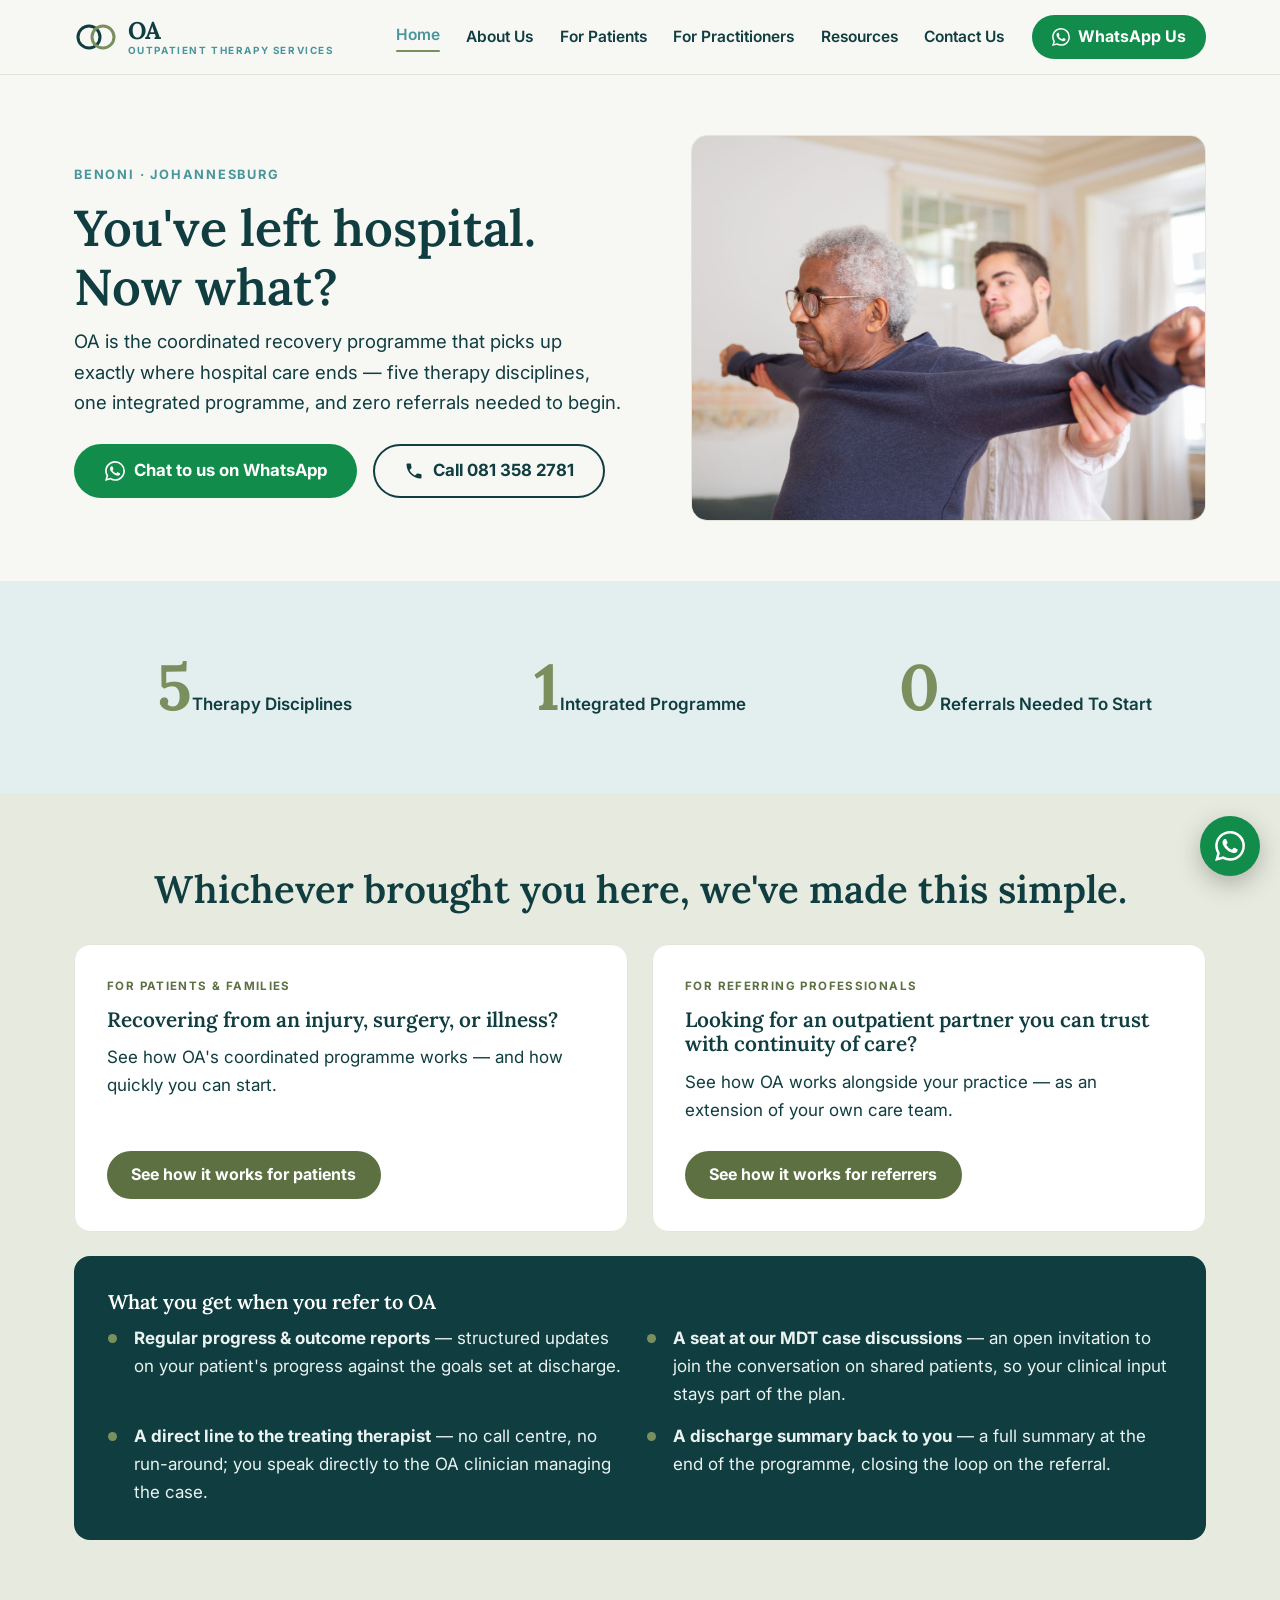
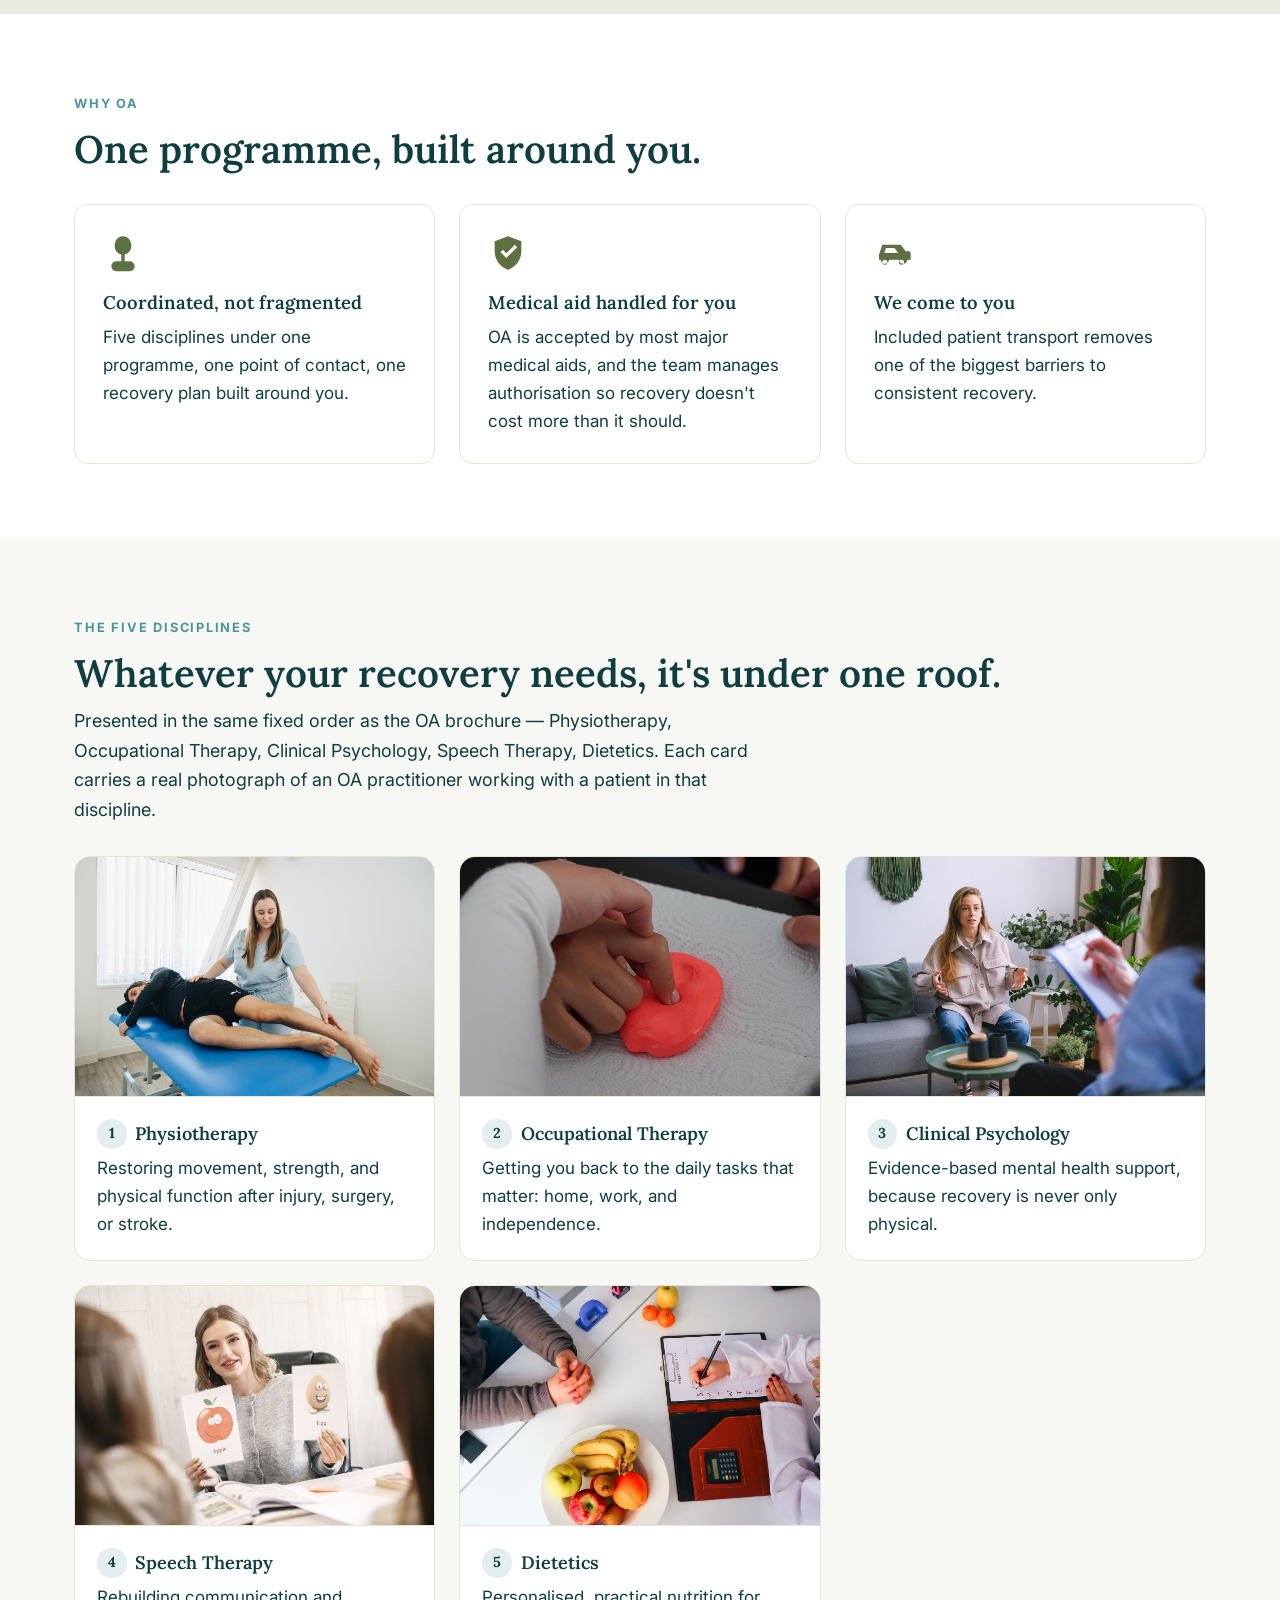
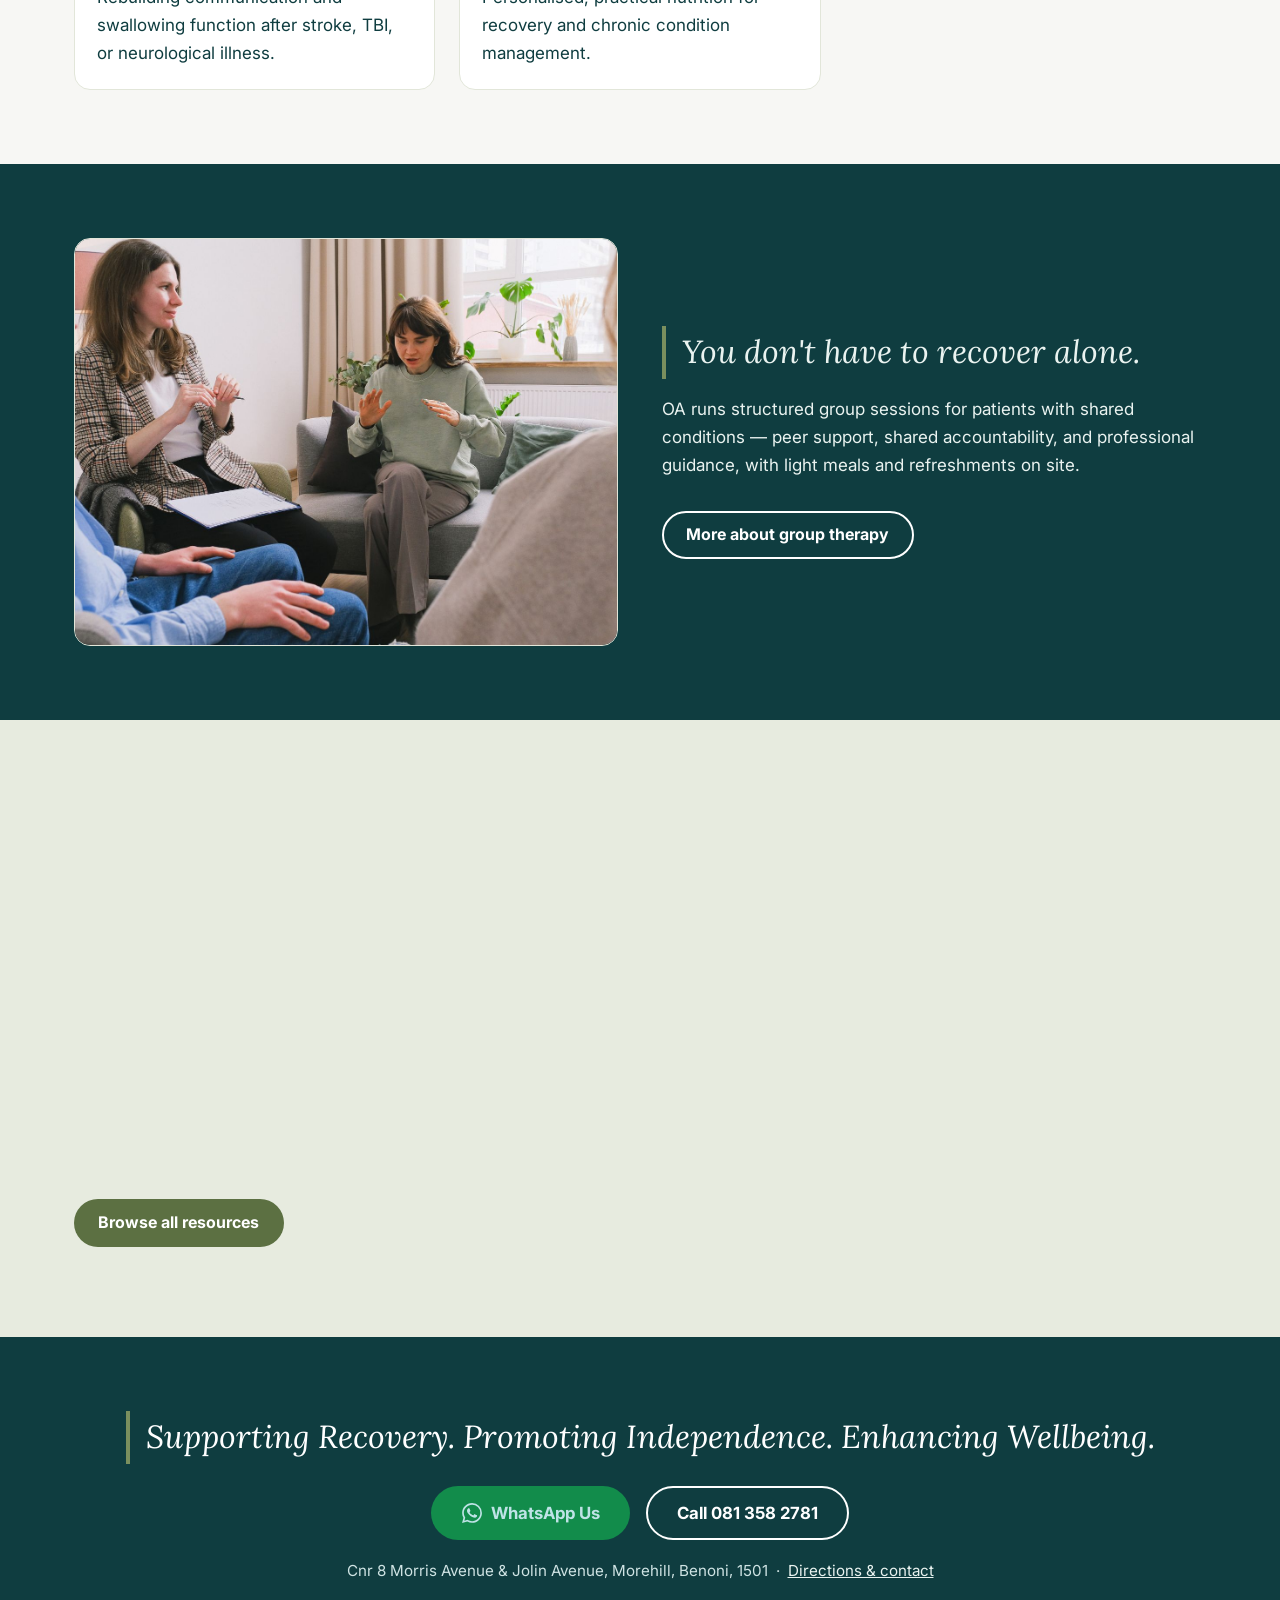
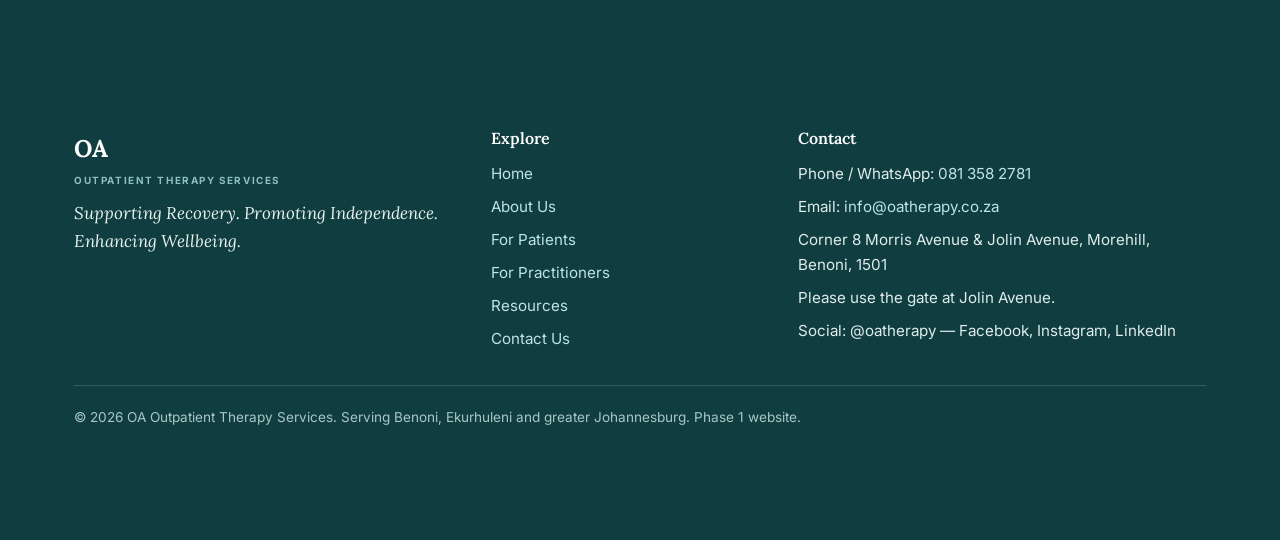
==== index.html @ 583546b8 "Add files via upload" ====
<!DOCTYPE html>
<html lang="en">
<head>
<meta charset="UTF-8">
<meta name="viewport" content="width=device-width, initial-scale=1">
<title>Outpatient Therapy in Benoni &amp; Ekurhuleni | OA Outpatient Therapy Services</title>
<meta name="description" content="Just left hospital? OA is one coordinated recovery programme — physiotherapy, occupational therapy, clinical psychology, speech therapy and dietetics — covered by medical aid, with transport included. No referral needed to start. Benoni, Ekurhuleni, Johannesburg.">
<meta name="theme-color" content="#0F3D40">
<meta property="og:title" content="OA Outpatient Therapy Services — coordinated recovery after hospital">
<meta property="og:description" content="Five therapy disciplines, one integrated programme, zero referrals needed to begin. Benoni · Johannesburg.">
<meta property="og:type" content="website">
<link rel="preconnect" href="https://fonts.googleapis.com">
<link rel="preconnect" href="https://fonts.gstatic.com" crossorigin>
<link href="https://fonts.googleapis.com/css2?family=Inter:wght@400;500;600;700&family=Lora:ital,wght@0,500;0,600;0,700;1,500;1,600&display=swap" rel="stylesheet">
<link rel="stylesheet" href="assets/css/styles.css">
<script type="application/ld+json">
{
  "@context": "https://schema.org",
  "@type": "MedicalBusiness",
  "name": "OA Outpatient Therapy Services",
  "description": "Coordinated outpatient recovery programme across physiotherapy, occupational therapy, clinical psychology, speech therapy and dietetics. Medical aid accepted; patient transport included.",
  "telephone": "+27813582781",
  "email": "info@oatherapy.co.za",
  "slogan": "Supporting Recovery. Promoting Independence. Enhancing Wellbeing.",
  "address": {
    "@type": "PostalAddress",
    "streetAddress": "Corner 8 Morris Avenue and Jolin Avenue, Morehill",
    "addressLocality": "Benoni",
    "addressRegion": "Gauteng",
    "postalCode": "1501",
    "addressCountry": "ZA"
  },
  "areaServed": ["Benoni", "Ekurhuleni", "Johannesburg", "Gauteng"],
  "medicalSpecialty": ["Physiotherapy", "Occupational Therapy", "Clinical Psychology", "Speech Therapy", "Dietetics"]
}
</script>
</head>
<body data-wa-msg="Hi, I'd like to know more about OA's programme.">

<a class="skip" href="#main">Skip to content</a>

<header class="site-header">
  <div class="container header-inner">
    <a class="brand" href="index.html" aria-label="OA Outpatient Therapy Services — home">
      <svg class="brand-rings" viewBox="0 0 44 28" aria-hidden="true">
        <circle cx="15" cy="14" r="11" fill="none" stroke="#0F3D40" stroke-width="3"/>
        <circle cx="29" cy="14" r="11" fill="none" stroke="#7A8F5E" stroke-width="3"/>
      </svg>
      <span class="brand-text">
        <span class="brand-mark">OA</span>
        <span class="brand-sub">Outpatient Therapy Services</span>
      </span>
    </a>
    <nav id="primary-nav" class="nav" aria-label="Primary">
      <a class="navlink active" href="index.html">Home</a>
      <a class="navlink" href="about.html">About Us</a>
      <a class="navlink" href="services-patients.html">For Patients</a>
      <a class="navlink" href="services-practitioners.html">For Practitioners</a>
      <a class="navlink" href="resources.html">Resources</a>
      <a class="navlink" href="contact.html">Contact Us</a>
    </nav>
    <a class="btn btn-wa header-wa js-wa" href="https://wa.me/27813582781" target="_blank" rel="noopener">
      <svg class="i-wa" viewBox="0 0 24 24" aria-hidden="true"><path fill="currentColor" d="M17.472 14.382c-.297-.149-1.758-.867-2.03-.967-.273-.099-.471-.148-.67.15-.197.297-.767.966-.94 1.164-.173.199-.347.223-.644.075-.297-.15-1.255-.463-2.39-1.475-.883-.788-1.48-1.761-1.653-2.059-.173-.297-.018-.458.13-.606.134-.133.298-.347.446-.52.149-.174.198-.298.298-.497.099-.198.05-.371-.025-.52-.075-.149-.669-1.612-.916-2.207-.242-.579-.487-.5-.669-.51l-.57-.01c-.198 0-.52.074-.792.372-.272.297-1.04 1.016-1.04 2.479 0 1.462 1.065 2.875 1.213 3.074.149.198 2.096 3.2 5.077 4.487.71.306 1.263.489 1.694.625.712.227 1.36.195 1.872.118.571-.085 1.758-.719 2.006-1.413.247-.694.247-1.289.173-1.413-.074-.124-.272-.198-.57-.347m-5.421 7.403h-.004a9.87 9.87 0 0 1-5.031-1.378l-.361-.214-3.741.982.998-3.648-.235-.374a9.86 9.86 0 0 1-1.51-5.26c.001-5.45 4.436-9.884 9.888-9.884 2.64 0 5.122 1.03 6.988 2.898a9.825 9.825 0 0 1 2.893 6.994c-.003 5.45-4.437 9.884-9.885 9.884m8.413-18.297A11.815 11.815 0 0 0 12.05 0C5.495 0 .16 5.335.157 11.892c0 2.096.547 4.142 1.588 5.945L.057 24l6.305-1.654a11.882 11.882 0 0 0 5.683 1.448h.005c6.554 0 11.89-5.335 11.893-11.893a11.821 11.821 0 0 0-3.48-8.413Z"/></svg>
      <span class="wa-label">WhatsApp Us</span>
    </a>
    <button class="nav-toggle" type="button" aria-label="Open menu" aria-expanded="false" aria-controls="primary-nav">
      <span></span><span></span><span></span>
    </button>
  </div>
</header>

<main id="main">

  <!-- HERO -->
  <section class="hero bg-offwhite">
    <div class="container hero-grid">
      <div class="reveal">
        <span class="eyebrow">Benoni · Johannesburg</span>
        <h1>You've left hospital. Now what?</h1>
        <p class="subhead">OA is the coordinated recovery programme that picks up exactly where hospital care ends — five therapy disciplines, one integrated programme, and zero referrals needed to begin.</p>
        <div class="hero-ctas">
          <a class="btn btn-wa btn-lg js-wa" href="https://wa.me/27813582781" target="_blank" rel="noopener">
            <svg viewBox="0 0 24 24" aria-hidden="true"><path fill="currentColor" d="M17.472 14.382c-.297-.149-1.758-.867-2.03-.967-.273-.099-.471-.148-.67.15-.197.297-.767.966-.94 1.164-.173.199-.347.223-.644.075-.297-.15-1.255-.463-2.39-1.475-.883-.788-1.48-1.761-1.653-2.059-.173-.297-.018-.458.13-.606.134-.133.298-.347.446-.52.149-.174.198-.298.298-.497.099-.198.05-.371-.025-.52-.075-.149-.669-1.612-.916-2.207-.242-.579-.487-.5-.669-.51l-.57-.01c-.198 0-.52.074-.792.372-.272.297-1.04 1.016-1.04 2.479 0 1.462 1.065 2.875 1.213 3.074.149.198 2.096 3.2 5.077 4.487.71.306 1.263.489 1.694.625.712.227 1.36.195 1.872.118.571-.085 1.758-.719 2.006-1.413.247-.694.247-1.289.173-1.413-.074-.124-.272-.198-.57-.347m-5.421 7.403h-.004a9.87 9.87 0 0 1-5.031-1.378l-.361-.214-3.741.982.998-3.648-.235-.374a9.86 9.86 0 0 1-1.51-5.26c.001-5.45 4.436-9.884 9.888-9.884 2.64 0 5.122 1.03 6.988 2.898a9.825 9.825 0 0 1 2.893 6.994c-.003 5.45-4.437 9.884-9.885 9.884m8.413-18.297A11.815 11.815 0 0 0 12.05 0C5.495 0 .16 5.335.157 11.892c0 2.096.547 4.142 1.588 5.945L.057 24l6.305-1.654a11.882 11.882 0 0 0 5.683 1.448h.005c6.554 0 11.89-5.335 11.893-11.893a11.821 11.821 0 0 0-3.48-8.413Z"/></svg>
            Chat to us on WhatsApp
          </a>
          <a class="btn btn-outline btn-lg" href="tel:+27813582781">
            <svg viewBox="0 0 24 24" aria-hidden="true"><path fill="currentColor" d="M6.62 10.79c1.44 2.83 3.76 5.14 6.59 6.59l2.2-2.2c.27-.27.67-.36 1.02-.24 1.12.37 2.33.57 3.57.57.55 0 1 .45 1 1V20c0 .55-.45 1-1 1-9.39 0-17-7.61-17-17 0-.55.45-1 1-1h3.5c.55 0 1 .45 1 1 0 1.25.2 2.45.57 3.57.11.35.03.74-.25 1.02l-2.2 2.2z"/></svg>
            Call 081 358 2781
          </a>
        </div>
      </div>
      <div class="reveal">
        <figure class="photo">
          <img src="assets/img/hero-home.jpg" alt="A support worker helping an older man through a gentle seated arm exercise at home" loading="eager" width="1400" height="933">
        </figure>
      </div>
    </div>
  </section>

  <!-- STAT STRIP -->
  <section class="stats bg-teal-tint">
    <div class="container">
      <div class="stats-grid reveal">
        <div class="stat"><span class="num" data-count="5">5</span><span class="label">Therapy Disciplines</span></div>
        <div class="stat"><span class="num" data-count="1">1</span><span class="label">Integrated Programme</span></div>
        <div class="stat"><span class="num" data-count="0">0</span><span class="label">Referrals Needed To Start</span></div>
      </div>
    </div>
  </section>

  <!-- DUAL-PATH DECISION -->
  <section class="dualpath bg-olive-tint">
    <div class="container">
      <div class="reveal center">
        <h2 class="section-title">Whichever brought you here, we've made this simple.</h2>
      </div>
      <div class="cards-2 mt-2">
        <div class="path-card reveal">
          <span class="kicker">For Patients &amp; Families</span>
          <h3>Recovering from an injury, surgery, or illness?</h3>
          <p>See how OA's coordinated programme works — and how quickly you can start.</p>
          <a class="btn btn-primary" href="services-patients.html">See how it works for patients</a>
        </div>
        <div class="path-card reveal">
          <span class="kicker">For Referring Professionals</span>
          <h3>Looking for an outpatient partner you can trust with continuity of care?</h3>
          <p>See how OA works alongside your practice — as an extension of your own care team.</p>
          <a class="btn btn-primary" href="services-practitioners.html">See how it works for referrers</a>
        </div>
      </div>

      <div class="refer-panel reveal">
        <h3>What you get when you refer to OA</h3>
        <ul class="list-dot">
          <li><strong>Regular progress &amp; outcome reports</strong> — structured updates on your patient's progress against the goals set at discharge.</li>
          <li><strong>A seat at our MDT case discussions</strong> — an open invitation to join the conversation on shared patients, so your clinical input stays part of the plan.</li>
          <li><strong>A direct line to the treating therapist</strong> — no call centre, no run-around; you speak directly to the OA clinician managing the case.</li>
          <li><strong>A discharge summary back to you</strong> — a full summary at the end of the programme, closing the loop on the referral.</li>
        </ul>
      </div>
    </div>
  </section>

  <!-- WHY OA -->
  <section class="bg-white">
    <div class="container">
      <div class="reveal">
        <span class="eyebrow">Why OA</span>
        <h2 class="section-title">One programme, built around you.</h2>
      </div>
      <div class="pillars mt-2">
        <div class="pillar reveal">
          <svg class="icon" viewBox="0 0 24 24" aria-hidden="true"><path fill="currentColor" d="M12 2a5 5 0 0 1 5 5v1a5 5 0 0 1-4 4.9V17h3a3 3 0 0 1 0 6H8a3 3 0 0 1 0-6h3v-4.1A5 5 0 0 1 7 8V7a5 5 0 0 1 5-5z"/></svg>
          <h3>Coordinated, not fragmented</h3>
          <p>Five disciplines under one programme, one point of contact, one recovery plan built around you.</p>
        </div>
        <div class="pillar reveal">
          <svg class="icon" viewBox="0 0 24 24" aria-hidden="true"><path fill="currentColor" d="M12 2 4 5v6c0 5 3.4 9.7 8 11 4.6-1.3 8-6 8-11V5l-8-3zm-1 13-3.5-3.5 1.4-1.4L11 12.2l5.1-5.1 1.4 1.4L11 15z"/></svg>
          <h3>Medical aid handled for you</h3>
          <p>OA is accepted by most major medical aids, and the team manages authorisation so recovery doesn't cost more than it should.</p>
        </div>
        <div class="pillar reveal">
          <svg class="icon" viewBox="0 0 24 24" aria-hidden="true"><path fill="currentColor" d="M3 13l2-6h11l3 4h2a1 1 0 0 1 1 1v4h-2a2.5 2.5 0 0 1-5 0H9a2.5 2.5 0 0 1-5 0H3v-4zm3.5 3A1.5 1.5 0 1 0 6.5 19 1.5 1.5 0 0 0 6.5 16zm10 0A1.5 1.5 0 1 0 16.5 19 1.5 1.5 0 0 0 16.5 16zM6.2 12h8.3l-2.2-3H7.2l-1 3z"/></svg>
          <h3>We come to you</h3>
          <p>Included patient transport removes one of the biggest barriers to consistent recovery.</p>
        </div>
      </div>
    </div>
  </section>

  <!-- THE FIVE DISCIPLINES -->
  <section class="bg-offwhite">
    <div class="container">
      <div class="reveal">
        <span class="eyebrow">The Five Disciplines</span>
        <h2 class="section-title">Whatever your recovery needs, it's under one roof.</h2>
        <p class="section-intro">Presented in the same fixed order as the OA brochure — Physiotherapy, Occupational Therapy, Clinical Psychology, Speech Therapy, Dietetics. Each card carries a real photograph of an OA practitioner working with a patient in that discipline.</p>
      </div>

      <div class="disc-grid mt-2">
        <div class="disc-card reveal">
          <figure class="photo"><img src="assets/img/discipline-physiotherapy.jpg" alt="A physiotherapist guiding a patient through a leg movement on a treatment table" loading="lazy"></figure>
          <div class="disc-body"><h3><span class="disc-num">1</span> Physiotherapy</h3><p>Restoring movement, strength, and physical function after injury, surgery, or stroke.</p></div>
        </div>
        <div class="disc-card reveal">
          <figure class="photo"><img src="assets/img/discipline-occupational-therapy.jpg" alt="An occupational therapist working on hand function with a patient using therapy putty" loading="lazy"></figure>
          <div class="disc-body"><h3><span class="disc-num">2</span> Occupational Therapy</h3><p>Getting you back to the daily tasks that matter: home, work, and independence.</p></div>
        </div>
        <div class="disc-card reveal">
          <figure class="photo"><img src="assets/img/discipline-clinical-psychology.jpg" alt="A clinical psychologist in conversation with a client during a therapy session" loading="lazy"></figure>
          <div class="disc-body"><h3><span class="disc-num">3</span> Clinical Psychology</h3><p>Evidence-based mental health support, because recovery is never only physical.</p></div>
        </div>
        <div class="disc-card reveal">
          <figure class="photo"><img src="assets/img/discipline-speech-therapy.jpg" alt="A speech therapist using picture cards with a patient to practise language" loading="lazy"></figure>
          <div class="disc-body"><h3><span class="disc-num">4</span> Speech Therapy</h3><p>Rebuilding communication and swallowing function after stroke, TBI, or neurological illness.</p></div>
        </div>
        <div class="disc-card reveal">
          <figure class="photo"><img src="assets/img/discipline-dietetics.jpg" alt="A dietitian writing a weekly meal plan with a patient across the desk" loading="lazy"></figure>
          <div class="disc-body"><h3><span class="disc-num">5</span> Dietetics</h3><p>Personalised, practical nutrition for recovery and chronic condition management.</p></div>
        </div>
      </div>
    </div>
  </section>

  <!-- YOU DON'T HAVE TO RECOVER ALONE -->
  <section class="group bg-teal-dark">
    <div class="container split-grid">
      <div class="reveal">
        <figure class="photo">
          <img src="assets/img/group-therapy.jpg" alt="A facilitated group session with several people talking together in a bright room" loading="lazy">
        </figure>
      </div>
      <div class="reveal">
        <p class="pullquote-lg">You don't have to recover alone.</p>
        <p>OA runs structured group sessions for patients with shared conditions — peer support, shared accountability, and professional guidance, with light meals and refreshments on site.</p>
        <a class="btn btn-outline mt-1" href="services-patients.html#group">More about group therapy</a>
      </div>
    </div>
  </section>

  <!-- RESOURCES TEASER -->
  <section class="bg-olive-tint">
    <div class="container">
      <div class="reveal">
        <span class="eyebrow">Resources</span>
        <h2 class="section-title">New to recovery, or new to referring? Start here.</h2>
      </div>
      <div class="cards-3 mt-2">
        <a class="path-card reveal" href="resources.html#patients" style="text-decoration:none;color:inherit;">
          <span class="kicker">For Patients</span>
          <h3>What to expect at your first OA assessment</h3>
          <p>Who you'll meet, what to bring, and how goals are set for your recovery.</p>
        </a>
        <a class="path-card reveal" href="resources.html#professionals" style="text-decoration:none;color:inherit;">
          <span class="kicker">For Professionals</span>
          <h3>The OA referral pathway, explained</h3>
          <p>How OA fits the acute &rarr; rehab &rarr; outpatient continuum, and how to start a referral.</p>
        </a>
        <a class="path-card reveal" href="resources.html#patients" style="text-decoration:none;color:inherit;">
          <span class="kicker">For Patients</span>
          <h3>Medical aid &amp; OA: authorisation, cover and costs</h3>
          <p>What's covered, how OA handles the paperwork, and options if you're not yet covered.</p>
        </a>
      </div>
      <p class="mt-2"><a class="btn btn-primary" href="resources.html">Browse all resources</a></p>
    </div>
  </section>

  <!-- CLOSING CTA BAND -->
  <section class="cta-band bg-teal-dark">
    <div class="container">
      <p class="tagline reveal">Supporting Recovery. Promoting Independence. Enhancing Wellbeing.</p>
      <div class="band-actions reveal">
        <a class="btn btn-wa btn-lg js-wa" href="https://wa.me/27813582781" target="_blank" rel="noopener">
          <svg viewBox="0 0 24 24" aria-hidden="true"><path fill="currentColor" d="M17.472 14.382c-.297-.149-1.758-.867-2.03-.967-.273-.099-.471-.148-.67.15-.197.297-.767.966-.94 1.164-.173.199-.347.223-.644.075-.297-.15-1.255-.463-2.39-1.475-.883-.788-1.48-1.761-1.653-2.059-.173-.297-.018-.458.13-.606.134-.133.298-.347.446-.52.149-.174.198-.298.298-.497.099-.198.05-.371-.025-.52-.075-.149-.669-1.612-.916-2.207-.242-.579-.487-.5-.669-.51l-.57-.01c-.198 0-.52.074-.792.372-.272.297-1.04 1.016-1.04 2.479 0 1.462 1.065 2.875 1.213 3.074.149.198 2.096 3.2 5.077 4.487.71.306 1.263.489 1.694.625.712.227 1.36.195 1.872.118.571-.085 1.758-.719 2.006-1.413.247-.694.247-1.289.173-1.413-.074-.124-.272-.198-.57-.347m-5.421 7.403h-.004a9.87 9.87 0 0 1-5.031-1.378l-.361-.214-3.741.982.998-3.648-.235-.374a9.86 9.86 0 0 1-1.51-5.26c.001-5.45 4.436-9.884 9.888-9.884 2.64 0 5.122 1.03 6.988 2.898a9.825 9.825 0 0 1 2.893 6.994c-.003 5.45-4.437 9.884-9.885 9.884m8.413-18.297A11.815 11.815 0 0 0 12.05 0C5.495 0 .16 5.335.157 11.892c0 2.096.547 4.142 1.588 5.945L.057 24l6.305-1.654a11.882 11.882 0 0 0 5.683 1.448h.005c6.554 0 11.89-5.335 11.893-11.893a11.821 11.821 0 0 0-3.48-8.413Z"/></svg>
          WhatsApp Us
        </a>
        <a class="btn btn-outline btn-lg" href="tel:+27813582781">Call 081 358 2781</a>
      </div>
      <p class="addr reveal">Cnr 8 Morris Avenue &amp; Jolin Avenue, Morehill, Benoni, 1501 &nbsp;·&nbsp; <a href="contact.html">Directions &amp; contact</a></p>
    </div>
  </section>

</main>

<footer class="site-footer">
  <div class="container">
    <div class="footer-grid">
      <div class="footer-brand">
        <span class="brand-mark">OA</span>
        <span class="brand-sub">Outpatient Therapy Services</span>
        <p class="footer-tagline">Supporting Recovery. Promoting Independence. Enhancing Wellbeing.</p>
      </div>
      <nav aria-label="Footer">
        <h3 class="foot-h">Explore</h3>
        <ul class="foot-links">
          <li><a href="index.html">Home</a></li>
          <li><a href="about.html">About Us</a></li>
          <li><a href="services-patients.html">For Patients</a></li>
          <li><a href="services-practitioners.html">For Practitioners</a></li>
          <li><a href="resources.html">Resources</a></li>
          <li><a href="contact.html">Contact Us</a></li>
        </ul>
      </nav>
      <div>
        <h3 class="foot-h">Contact</h3>
        <ul class="foot-links">
          <li>Phone / WhatsApp: <a href="tel:+27813582781">081 358 2781</a></li>
          <li>Email: <a href="mailto:info@oatherapy.co.za">info@oatherapy.co.za</a></li>
          <li>Corner 8 Morris Avenue &amp; Jolin Avenue, Morehill, Benoni, 1501</li>
          <li>Please use the gate at Jolin Avenue.</li>
          <li>Social: @oatherapy — Facebook, Instagram, LinkedIn</li>
        </ul>
      </div>
    </div>
    <div class="footer-bottom">
      <p>&copy; 2026 OA Outpatient Therapy Services. Serving Benoni, Ekurhuleni and greater Johannesburg. Phase 1 website.</p>
    </div>
  </div>
</footer>

<a class="wa-fab js-wa" href="https://wa.me/27813582781" target="_blank" rel="noopener" aria-label="Chat to OA on WhatsApp">
  <svg viewBox="0 0 24 24" aria-hidden="true"><path fill="currentColor" d="M17.472 14.382c-.297-.149-1.758-.867-2.03-.967-.273-.099-.471-.148-.67.15-.197.297-.767.966-.94 1.164-.173.199-.347.223-.644.075-.297-.15-1.255-.463-2.39-1.475-.883-.788-1.48-1.761-1.653-2.059-.173-.297-.018-.458.13-.606.134-.133.298-.347.446-.52.149-.174.198-.298.298-.497.099-.198.05-.371-.025-.52-.075-.149-.669-1.612-.916-2.207-.242-.579-.487-.5-.669-.51l-.57-.01c-.198 0-.52.074-.792.372-.272.297-1.04 1.016-1.04 2.479 0 1.462 1.065 2.875 1.213 3.074.149.198 2.096 3.2 5.077 4.487.71.306 1.263.489 1.694.625.712.227 1.36.195 1.872.118.571-.085 1.758-.719 2.006-1.413.247-.694.247-1.289.173-1.413-.074-.124-.272-.198-.57-.347m-5.421 7.403h-.004a9.87 9.87 0 0 1-5.031-1.378l-.361-.214-3.741.982.998-3.648-.235-.374a9.86 9.86 0 0 1-1.51-5.26c.001-5.45 4.436-9.884 9.888-9.884 2.64 0 5.122 1.03 6.988 2.898a9.825 9.825 0 0 1 2.893 6.994c-.003 5.45-4.437 9.884-9.885 9.884m8.413-18.297A11.815 11.815 0 0 0 12.05 0C5.495 0 .16 5.335.157 11.892c0 2.096.547 4.142 1.588 5.945L.057 24l6.305-1.654a11.882 11.882 0 0 0 5.683 1.448h.005c6.554 0 11.89-5.335 11.893-11.893a11.821 11.821 0 0 0-3.48-8.413Z"/></svg>
</a>

<div class="mobile-bar">
  <a class="m-wa js-wa" href="https://wa.me/27813582781" target="_blank" rel="noopener">
    <svg viewBox="0 0 24 24" aria-hidden="true"><path fill="currentColor" d="M17.472 14.382c-.297-.149-1.758-.867-2.03-.967-.273-.099-.471-.148-.67.15-.197.297-.767.966-.94 1.164-.173.199-.347.223-.644.075-.297-.15-1.255-.463-2.39-1.475-.883-.788-1.48-1.761-1.653-2.059-.173-.297-.018-.458.13-.606.134-.133.298-.347.446-.52.149-.174.198-.298.298-.497.099-.198.05-.371-.025-.52-.075-.149-.669-1.612-.916-2.207-.242-.579-.487-.5-.669-.51l-.57-.01c-.198 0-.52.074-.792.372-.272.297-1.04 1.016-1.04 2.479 0 1.462 1.065 2.875 1.213 3.074.149.198 2.096 3.2 5.077 4.487.71.306 1.263.489 1.694.625.712.227 1.36.195 1.872.118.571-.085 1.758-.719 2.006-1.413.247-.694.247-1.289.173-1.413-.074-.124-.272-.198-.57-.347m-5.421 7.403h-.004a9.87 9.87 0 0 1-5.031-1.378l-.361-.214-3.741.982.998-3.648-.235-.374a9.86 9.86 0 0 1-1.51-5.26c.001-5.45 4.436-9.884 9.888-9.884 2.64 0 5.122 1.03 6.988 2.898a9.825 9.825 0 0 1 2.893 6.994c-.003 5.45-4.437 9.884-9.885 9.884m8.413-18.297A11.815 11.815 0 0 0 12.05 0C5.495 0 .16 5.335.157 11.892c0 2.096.547 4.142 1.588 5.945L.057 24l6.305-1.654a11.882 11.882 0 0 0 5.683 1.448h.005c6.554 0 11.89-5.335 11.893-11.893a11.821 11.821 0 0 0-3.48-8.413Z"/></svg>
    WhatsApp
  </a>
  <a class="m-call" href="tel:+27813582781">
    <svg viewBox="0 0 24 24" aria-hidden="true"><path fill="currentColor" d="M6.62 10.79c1.44 2.83 3.76 5.14 6.59 6.59l2.2-2.2c.27-.27.67-.36 1.02-.24 1.12.37 2.33.57 3.57.57.55 0 1 .45 1 1V20c0 .55-.45 1-1 1-9.39 0-17-7.61-17-17 0-.55.45-1 1-1h3.5c.55 0 1 .45 1 1 0 1.25.2 2.45.57 3.57.11.35.03.74-.25 1.02l-2.2 2.2z"/></svg>
    Call
  </a>
</div>

<script src="assets/js/main.js"></script>
</body>
</html>
---- assets/css/styles.css ----
/* =========================================================
   OA Outpatient Therapy Services — Phase 1 site styles
   Brand tokens carried from the Z-fold brochure & referral deck
   ========================================================= */

:root {
  --teal-dark: #0F3D40;
  --olive: #7A8F5E;
  --olive-deep: #5C7042;   /* darkened olive for accessible button text */
  --teal-light: #48959B;
  --olive-tint: #E7EBDF;
  --teal-tint: #E3EEEF;
  --offwhite: #F7F7F4;
  --white: #FFFFFF;
  --wa-green: #25D366;
  --wa-green-deep: #128C4B; /* accessible WhatsApp green for text on green */
  --line: #E2E6D9;
  --maxw: 1180px;
  --radius: 16px;
  --shadow: 0 14px 34px rgba(15, 61, 64, 0.13);
}

* { box-sizing: border-box; }

html { scroll-behavior: smooth; -webkit-text-size-adjust: 100%; }

body {
  margin: 0;
  font-family: "Inter", "Segoe UI", "Helvetica Neue", Arial, sans-serif;
  font-size: 17px;
  line-height: 1.65;
  color: var(--teal-dark);
  background: var(--offwhite);
  -webkit-font-smoothing: antialiased;
}

h1, h2, h3, h4 {
  font-family: "Lora", Cambria, Georgia, "Times New Roman", serif;
  color: var(--teal-dark);
  line-height: 1.18;
  font-weight: 600;
  margin: 0 0 0.5em;
}

p { margin: 0 0 1rem; }
img { max-width: 100%; display: block; }

a { color: var(--teal-light); }
a:hover { color: var(--teal-dark); }

a:focus-visible,
button:focus-visible,
.btn:focus-visible,
input:focus-visible,
select:focus-visible,
textarea:focus-visible,
summary:focus-visible {
  outline: 3px solid var(--teal-light);
  outline-offset: 2px;
  border-radius: 6px;
}

.container { max-width: var(--maxw); margin: 0 auto; padding: 0 24px; }

section { padding: 74px 0; }
@media (max-width: 700px) { section { padding: 48px 0; } }

.eyebrow {
  display: inline-block;
  text-transform: uppercase;
  letter-spacing: 0.14em;
  font-size: 0.8rem;
  font-weight: 700;
  color: var(--teal-light);
  margin-bottom: 0.8rem;
}

.section-title { font-size: clamp(1.6rem, 4vw, 2.4rem); margin-bottom: 0.6rem; }
.section-intro { font-size: 1.12rem; max-width: 62ch; }
.lead { font-size: 1.15rem; }
.maxw-prose { max-width: 65ch; }
.center { text-align: center; }
.center .section-intro { margin-left: auto; margin-right: auto; }
.mt-1 { margin-top: 1rem; }
.mt-2 { margin-top: 2rem; }
.mt-3 { margin-top: 3rem; }
.grid-note { font-size: 0.85rem; color: #6a6f63; margin-top: 1rem; }

/* ---------- Background pacing helpers ---------- */
.bg-white { background: var(--white); }
.bg-offwhite { background: var(--offwhite); }
.bg-olive-tint { background: var(--olive-tint); }
.bg-teal-tint { background: var(--teal-tint); }
.bg-teal-dark { background: var(--teal-dark); color: #eaf3f0; }
.bg-teal-dark h1, .bg-teal-dark h2, .bg-teal-dark h3, .bg-teal-dark .eyebrow { color: #fff; }
.bg-teal-dark .eyebrow { color: #bfe3e6; }
.bg-teal-dark a { color: #bfe3e6; }

/* ---------- Buttons ---------- */
.btn {
  display: inline-flex;
  align-items: center;
  justify-content: center;
  gap: 0.55rem;
  min-height: 48px;
  padding: 0.75rem 1.4rem;
  border-radius: 999px;
  font: 700 1rem/1.1 "Inter", sans-serif;
  text-decoration: none;
  border: 2px solid transparent;
  cursor: pointer;
  transition: transform 0.15s ease, box-shadow 0.15s ease, background 0.15s ease, color 0.15s ease;
}
.btn:active { transform: translateY(1px); }
.btn svg { width: 20px; height: 20px; flex: none; }

.btn-primary { background: var(--olive-deep); color: #fff; }
.btn-primary:hover { background: #4b5b35; color: #fff; }

.btn-outline { background: transparent; border-color: var(--teal-dark); color: var(--teal-dark); }
.btn-outline:hover { background: var(--teal-dark); color: #fff; }

.bg-teal-dark .btn-outline { border-color: #fff; color: #fff; }
.bg-teal-dark .btn-outline:hover { background: #fff; color: var(--teal-dark); }

.btn-wa { background: var(--wa-green-deep); color: #fff; }
.btn-wa:hover { background: #0f7a41; color: #fff; }

.btn-lg { min-height: 54px; padding: 0.9rem 1.8rem; font-size: 1.05rem; }
.btn-block { width: 100%; }

/* ---------- Header ---------- */
.skip {
  position: absolute; left: -9999px; top: 0;
  background: #fff; color: var(--teal-dark);
  padding: 0.7rem 1rem; z-index: 300; border-radius: 0 0 8px 0; font-weight: 700;
}
.skip:focus { left: 0; }

.site-header {
  position: sticky; top: 0; z-index: 150;
  background: rgba(247, 247, 244, 0.94);
  backdrop-filter: blur(8px);
  border-bottom: 1px solid #e3e3da;
  transition: box-shadow 0.2s ease;
}
.site-header.scrolled { box-shadow: 0 2px 16px rgba(15, 61, 64, 0.12); }

.header-inner { display: flex; align-items: center; gap: 1rem; min-height: 74px; }

.brand { display: flex; align-items: center; gap: 0.6rem; text-decoration: none; margin-right: auto; }
.brand-rings { width: 44px; height: 28px; flex: none; }
.brand-text { display: flex; flex-direction: column; line-height: 1; }
.brand-mark {
  font-family: "Lora", Cambria, Georgia, serif;
  font-size: 1.5rem; font-weight: 700; color: var(--teal-dark); letter-spacing: 0.03em;
}
.brand-sub {
  font-size: 0.62rem; text-transform: uppercase; letter-spacing: 0.16em;
  color: var(--teal-light); font-weight: 700; margin-top: 3px;
}

.nav { display: flex; align-items: center; gap: 0.15rem; }
.navlink {
  padding: 0.6rem 0.75rem; border-radius: 8px; text-decoration: none;
  color: var(--teal-dark); font-weight: 600; font-size: 0.97rem; white-space: nowrap;
}
.navlink:hover { background: var(--teal-tint); color: var(--teal-dark); }
.navlink.active { color: var(--teal-light); }
.navlink.active::after {
  content: ""; display: block; height: 2px; background: var(--olive);
  border-radius: 2px; margin-top: 3px;
}

.header-wa { min-height: 44px; padding: 0.6rem 1.1rem; }
.header-wa .i-wa { width: 18px; height: 18px; }

.nav-toggle {
  display: none;
  width: 44px; height: 44px;
  border: 1.5px solid #cfd3c8; border-radius: 10px; background: #fff;
  flex-direction: column; align-items: center; justify-content: center; gap: 4px; cursor: pointer;
}
.nav-toggle span { display: block; width: 20px; height: 2px; background: var(--teal-dark); border-radius: 2px; }

@media (max-width: 1000px) {
  .nav {
    position: fixed; top: 74px; left: 0; right: 0;
    background: var(--offwhite); border-bottom: 1px solid #ddd;
    flex-direction: column; align-items: stretch; gap: 0;
    padding: 0.4rem 24px 1.1rem; display: none;
    box-shadow: 0 12px 24px rgba(15, 61, 64, 0.12);
  }
  .nav.open { display: flex; }
  .navlink { padding: 0.95rem 0.4rem; border-bottom: 1px solid var(--line); border-radius: 0; }
  .navlink.active::after { display: none; }
  .nav-toggle { display: flex; }
}
@media (max-width: 460px) {
  .header-wa .wa-label { display: none; }
  .header-wa { padding: 0.6rem 0.8rem; }
  .brand-sub { display: none; }
}

/* ---------- Hero ---------- */
.hero { padding: 60px 0; }
.hero-grid {
  display: grid; grid-template-columns: 1.05fr 0.95fr; gap: 48px; align-items: center;
}
.hero h1 { font-size: clamp(2rem, 5.4vw, 3.15rem); margin-bottom: 0.6rem; }
.hero .subhead { font-size: 1.16rem; max-width: 46ch; }
.hero-ctas { display: flex; gap: 1rem; flex-wrap: wrap; margin-top: 1.6rem; }
@media (max-width: 920px) {
  .hero-grid { grid-template-columns: 1fr; gap: 28px; }
  .hero .subhead { max-width: none; }
}

/* ---------- Real photography ---------- */
.photo {
  position: relative; margin: 0; overflow: hidden;
  border-radius: var(--radius); border: 1px solid var(--line);
  background: linear-gradient(135deg, var(--teal-tint), var(--olive-tint));
  aspect-ratio: 4 / 3;
}
.photo img {
  display: block; width: 100%; height: 100%; object-fit: cover;
}
.hero .photo { aspect-ratio: 4 / 3; }
.split-grid .photo, .group .photo { aspect-ratio: 4 / 3; }
.disc-card .photo {
  border: none; border-bottom: 1px solid var(--line); border-radius: 0;
  aspect-ratio: 3 / 2;
}
@media (max-width: 440px) {
  .hero .photo, .split-grid .photo, .group .photo { aspect-ratio: 5 / 4; }
}

/* ---------- Photo placeholders (fallback, kept for any unset slots) ---------- */
.photo-ph {
  position: relative; border-radius: var(--radius); overflow: hidden;
  background: linear-gradient(135deg, var(--teal-tint), var(--olive-tint));
  border: 1px solid #dde3d8;
  display: flex; flex-direction: column; align-items: center; justify-content: center;
  text-align: center; padding: 24px; min-height: 280px; color: var(--teal-dark);
}
.photo-ph svg { width: 42px; height: 42px; opacity: 0.45; margin-bottom: 0.6rem; }
.photo-ph .ph-role { font-weight: 700; font-size: 0.98rem; }
.photo-ph .ph-note { font-size: 0.76rem; opacity: 0.7; margin-top: 0.2rem; }
.hero .photo-ph { min-height: 400px; }
.group .photo-ph {
  background: linear-gradient(135deg, #134a4d, #1d5a52);
  color: #dfeeea; border-color: #2b5f61;
}

/* ---------- Stat strip (signature 5 / 1 / 0) ---------- */
.stats-grid { display: grid; grid-template-columns: repeat(3, 1fr); gap: 24px; text-align: center; }
.stat .num {
  font-family: "Lora", Cambria, serif; font-weight: 700;
  font-size: clamp(2.8rem, 8vw, 4rem); color: var(--olive); line-height: 1;
}
.stat .label { font-weight: 600; margin-top: 0.4rem; }
@media (max-width: 640px) { .stats-grid { grid-template-columns: 1fr; gap: 18px; } }

/* ---------- Dual-path cards ---------- */
.cards-2 { display: grid; grid-template-columns: 1fr 1fr; gap: 24px; }
@media (max-width: 820px) { .cards-2 { grid-template-columns: 1fr; } }
.cards-3 { display: grid; grid-template-columns: repeat(3, 1fr); gap: 24px; }
@media (max-width: 920px) { .cards-3 { grid-template-columns: 1fr 1fr; } }
@media (max-width: 640px) { .cards-3 { grid-template-columns: 1fr; } }
.path-card {
  background: #fff; border: 1px solid var(--line); border-radius: var(--radius);
  padding: 32px; display: flex; flex-direction: column; gap: 0.7rem;
  transition: transform 0.2s ease, box-shadow 0.2s ease;
}
.path-card:hover { transform: translateY(-4px); box-shadow: var(--shadow); }
.path-card .kicker {
  text-transform: uppercase; letter-spacing: 0.12em; font-size: 0.72rem;
  font-weight: 700; color: var(--olive-deep);
}
.path-card h3 { font-size: 1.3rem; margin: 0; }
.path-card .btn { margin-top: auto; align-self: flex-start; }

.refer-panel {
  background: var(--teal-dark); color: #eaf3f0; border-radius: var(--radius);
  padding: 34px; margin-top: 24px;
}
.refer-panel h3 { color: #fff; }
.list-dot { list-style: none; padding: 0; margin: 0; display: grid; gap: 14px; }
.refer-panel .list-dot { grid-template-columns: 1fr 1fr; }
.list-dot li { position: relative; padding-left: 1.6rem; }
.list-dot li::before {
  content: ""; position: absolute; left: 0; top: 0.62em;
  width: 0.55rem; height: 0.55rem; background: var(--olive); border-radius: 50%;
}
@media (max-width: 720px) { .refer-panel .list-dot { grid-template-columns: 1fr; } }

/* ---------- Pillars ---------- */
.pillars { display: grid; grid-template-columns: repeat(3, 1fr); gap: 24px; }
@media (max-width: 820px) { .pillars { grid-template-columns: 1fr; } }
.pillar { background: #fff; border: 1px solid var(--line); border-radius: 14px; padding: 28px; }
.pillar .icon { width: 40px; height: 40px; color: var(--olive-deep); margin-bottom: 0.7rem; }
.pillar h3 { font-size: 1.15rem; }
.pillar p { margin-bottom: 0; }

/* ---------- Discipline cards ---------- */
.disc-grid { display: grid; grid-template-columns: repeat(3, 1fr); gap: 24px; }
@media (max-width: 920px) { .disc-grid { grid-template-columns: 1fr 1fr; } }
@media (max-width: 600px) { .disc-grid { grid-template-columns: 1fr; } }
.disc-card {
  background: #fff; border: 1px solid var(--line); border-radius: var(--radius);
  overflow: hidden; transition: transform 0.2s ease, box-shadow 0.2s ease, background 0.2s ease;
}
.disc-card:hover { transform: translateY(-4px); box-shadow: var(--shadow); background: var(--olive-tint); }
.disc-card .photo-ph { border: none; border-bottom: 1px solid var(--line); border-radius: 0; min-height: 190px; }
.disc-body { padding: 22px; }
.disc-body h3 { font-size: 1.13rem; display: flex; align-items: center; gap: 0.55rem; margin-bottom: 0.35rem; }
.disc-body p { margin-bottom: 0; }
.disc-num {
  flex: none; display: inline-flex; width: 1.85rem; height: 1.85rem;
  background: var(--teal-tint); color: var(--teal-dark); border-radius: 50%;
  align-items: center; justify-content: center; font-size: 0.9rem; font-weight: 700;
  transition: background 0.2s ease, color 0.2s ease, transform 0.2s ease;
}
.disc-card:hover .disc-num { background: var(--olive); color: #fff; transform: translateX(2px); }

/* ---------- Group therapy ---------- */
.split-grid { display: grid; grid-template-columns: 1fr 1fr; gap: 44px; align-items: center; }
@media (max-width: 920px) { .split-grid { grid-template-columns: 1fr; gap: 28px; } }
.pullquote-lg {
  font-family: "Lora", Cambria, serif; font-style: italic;
  font-size: clamp(1.4rem, 3.5vw, 2rem); border-left: 4px solid var(--olive);
  padding-left: 1rem; margin: 0 0 1rem;
}

/* ---------- Steps ---------- */
.steps { display: grid; gap: 16px; max-width: 860px; }
.step {
  display: flex; gap: 1rem; background: #fff; border: 1px solid var(--line);
  border-radius: 12px; padding: 20px;
}
.step .n {
  flex: none; width: 2.4rem; height: 2.4rem; border-radius: 50%;
  background: var(--olive-deep); color: #fff; display: flex; align-items: center;
  justify-content: center; font-weight: 700; font-family: "Lora", serif;
}
.step h3 { font-size: 1.05rem; margin: 0 0 0.15rem; }
.step p { margin: 0; }

/* ---------- Problem list ---------- */
.problem-list { list-style: none; padding: 0; margin: 0; display: grid; gap: 14px; max-width: 780px; }
.problem-list li { position: relative; padding-left: 2.1rem; }
.problem-list li::before {
  content: "!"; position: absolute; left: 0; top: 0.1em;
  width: 1.45rem; height: 1.45rem; background: var(--olive-tint); color: var(--olive-deep);
  border-radius: 50%; display: flex; align-items: center; justify-content: center;
  font-weight: 800; font-size: 0.85rem;
}

/* ---------- Benefit / audience cards ---------- */
.cards-grid-2 { display: grid; grid-template-columns: 1fr 1fr; gap: 20px; }
@media (max-width: 760px) { .cards-grid-2 { grid-template-columns: 1fr; } }
.info-card { background: #fff; border: 1px solid var(--line); border-radius: 14px; padding: 24px; }
.info-card h3 { font-size: 1.08rem; margin-bottom: 0.3rem; }
.info-card p { margin-bottom: 0; }

/* ---------- Team grid ---------- */
.team-grid { display: grid; grid-template-columns: repeat(3, 1fr); gap: 24px; }
@media (max-width: 820px) { .team-grid { grid-template-columns: 1fr 1fr; } }
@media (max-width: 520px) { .team-grid { grid-template-columns: 1fr; } }
.team-card { background: #fff; border: 1px solid var(--line); border-radius: 14px; padding: 24px; text-align: center; }
.team-avatar {
  width: 84px; height: 84px; border-radius: 50%; background: var(--teal-tint);
  margin: 0 auto 0.8rem; display: flex; align-items: center; justify-content: center; color: var(--teal-light);
}
.team-avatar svg { width: 40px; height: 40px; }
.team-card h3 { font-size: 1.05rem; margin-bottom: 0.2rem; }
.team-card p { margin: 0; font-size: 0.92rem; color: #5c6157; }

/* ---------- CTA band ---------- */
.cta-band { text-align: center; }
.cta-band .tagline {
  font-family: "Lora", Cambria, serif; font-style: italic;
  font-size: clamp(1.35rem, 3.4vw, 2rem);
  border-left: 4px solid var(--olive); padding-left: 1rem;
  display: inline-block; text-align: left; margin-bottom: 1.4rem; color: #fff;
}
.band-actions { display: flex; gap: 1rem; justify-content: center; flex-wrap: wrap; align-items: center; }
.cta-band .addr { margin-top: 1.1rem; font-size: 0.95rem; color: #cfe3e3; }
.cta-band .addr a { color: #eaf3f0; }

/* ---------- Resources ---------- */
.tabs {
  display: inline-flex; background: var(--offwhite); border: 1px solid #dcdcd3;
  border-radius: 999px; padding: 0.3rem; gap: 0.3rem; margin-bottom: 2rem;
}
.tab {
  border: none; background: transparent; padding: 0.7rem 1.4rem; border-radius: 999px;
  font: 700 0.98rem "Inter", sans-serif; cursor: pointer; color: var(--teal-dark); min-height: 44px;
}
.tab[aria-selected="true"] { background: var(--teal-dark); color: #fff; }
.res-grid { display: grid; grid-template-columns: 1fr 1fr; gap: 20px; }
@media (max-width: 760px) { .res-grid { grid-template-columns: 1fr; } }
.res-card { background: #fff; border: 1px solid var(--line); border-radius: 14px; padding: 26px; }
.res-card h3 { font-size: 1.12rem; margin-bottom: 0.35rem; }
.res-card > p { margin-bottom: 0.5rem; }
.res-card details { margin-top: 0.4rem; }
.res-card summary { cursor: pointer; font-weight: 700; color: var(--teal-light); list-style: none; }
.res-card summary::-webkit-details-marker { display: none; }
.res-card summary::after { content: " +"; }
.res-card details[open] summary::after { content: " –"; }
.res-card details p { margin-top: 0.7rem; }
.res-card .btn { margin-top: 0.6rem; }

/* ---------- Contact ---------- */
.contact-cols { display: grid; grid-template-columns: 1fr 1fr; gap: 44px; }
@media (max-width: 860px) { .contact-cols { grid-template-columns: 1fr; } }
.contact-list { list-style: none; padding: 0; margin: 0; display: grid; gap: 1rem; }
.contact-list li { display: flex; gap: 0.8rem; align-items: flex-start; }
.contact-list svg { width: 22px; height: 22px; color: var(--olive-deep); flex: none; margin-top: 0.15rem; }

.form-grid { display: grid; grid-template-columns: 1fr 1fr; gap: 18px; }
.form-row { display: flex; flex-direction: column; gap: 0.4rem; }
.form-row.full { grid-column: 1 / -1; }
@media (max-width: 640px) { .form-grid { grid-template-columns: 1fr; } }
label { font-weight: 600; font-size: 0.95rem; }
.req { color: #b23b3b; }
input, select, textarea {
  font: inherit; padding: 0.7rem 0.8rem; border: 1.5px solid #cfd3c8;
  border-radius: 8px; background: #fff; min-height: 46px; color: var(--teal-dark); width: 100%;
}
textarea { min-height: 130px; resize: vertical; }
input:focus, select:focus, textarea:focus { border-color: var(--teal-light); }
.form-confirm {
  background: var(--olive-tint); border: 1px solid #cdd6bf; border-radius: 12px;
  padding: 26px; margin-top: 0.5rem;
}
.form-confirm .band-actions { justify-content: flex-start; margin-top: 1rem; }
.form-note { font-size: 0.86rem; color: #5c6157; margin-top: 0.8rem; }

.map-embed { width: 100%; aspect-ratio: 16 / 10; border: 0; border-radius: 14px; margin-top: 0.8rem; }
.map-note {
  display: inline-block; margin-top: 0.7rem; font-weight: 700; color: var(--olive-deep);
  background: var(--olive-tint); padding: 0.4rem 0.8rem; border-radius: 8px; font-size: 0.9rem;
}

/* ---------- Footer ---------- */
.site-footer { background: var(--teal-dark); color: #dfeceb; padding: 56px 0 96px; }
.footer-grid { display: grid; grid-template-columns: 1.4fr 1fr 1.5fr; gap: 36px; }
@media (max-width: 820px) { .footer-grid { grid-template-columns: 1fr; gap: 26px; } }
.site-footer a { color: #bfe3e6; text-decoration: none; }
.site-footer a:hover { text-decoration: underline; color: #fff; }
.footer-brand .brand-mark { color: #fff; }
.footer-brand .brand-sub { color: #8fbfc0; display: block; }
.footer-tagline { font-family: "Lora", serif; font-style: italic; color: #eaf3f0; margin-top: 0.7rem; }
.foot-h { color: #fff; font-size: 1rem; margin: 0 0 0.8rem; }
.foot-links { list-style: none; padding: 0; margin: 0; display: grid; gap: 0.5rem; font-size: 0.95rem; }
.footer-bottom {
  border-top: 1px solid #2a5d5f; margin-top: 34px; padding-top: 20px;
  font-size: 0.85rem; color: #a9c6c5;
}

/* ---------- Persistent WhatsApp / Call entry points ---------- */
.wa-fab {
  position: fixed; right: 20px; bottom: 24px; z-index: 140;
  width: 60px; height: 60px; border-radius: 50%;
  background: var(--wa-green-deep); color: #fff;
  display: flex; align-items: center; justify-content: center;
  box-shadow: 0 8px 24px rgba(0, 0, 0, 0.25); text-decoration: none;
}
.wa-fab svg { width: 30px; height: 30px; }
@media (max-width: 1000px) { .wa-fab { display: none; } }

@keyframes wapulse {
  0%   { box-shadow: 0 8px 24px rgba(0,0,0,0.25), 0 0 0 0 rgba(18,140,75,0.5); }
  70%  { box-shadow: 0 8px 24px rgba(0,0,0,0.25), 0 0 0 18px rgba(18,140,75,0); }
  100% { box-shadow: 0 8px 24px rgba(0,0,0,0.25), 0 0 0 0 rgba(18,140,75,0); }
}
.wa-fab.pulse { animation: wapulse 1.6s ease-out 3; }

.mobile-bar {
  position: fixed; left: 0; right: 0; bottom: 0; z-index: 140;
  display: none; grid-template-columns: 1fr 1fr; gap: 1px;
  background: #2a5d5f; box-shadow: 0 -4px 16px rgba(0, 0, 0, 0.18);
}
.mobile-bar a {
  display: flex; align-items: center; justify-content: center; gap: 0.5rem;
  min-height: 56px; font-weight: 700; text-decoration: none; color: #fff;
}
.mobile-bar a svg { width: 20px; height: 20px; }
.mobile-bar .m-wa { background: var(--wa-green-deep); }
.mobile-bar .m-call { background: var(--teal-dark); }
@media (max-width: 1000px) { .mobile-bar { display: grid; } }

/* ---------- Scroll reveal ---------- */
.js .reveal { opacity: 0; transform: translateY(18px); transition: opacity 0.3s ease, transform 0.3s ease; }
.js .reveal.in { opacity: 1; transform: none; }

@media (prefers-reduced-motion: reduce) {
  * { animation-duration: 0.001ms !important; animation-iteration-count: 1 !important; transition-duration: 0.001ms !important; }
  html { scroll-behavior: auto; }
  .js .reveal { opacity: 1; transform: none; }
}

/* =========================================================
   Mobile refinements — every layout collapses cleanly on
   phones and small tablets; nothing scrolls sideways.
   ========================================================= */

/* Safety net: a stray wide child can never force horizontal scroll.
   overflow-x: clip does not create a scroll container, so the
   sticky header keeps working. */
html { overflow-x: clip; }
img, iframe, video, svg, table { max-width: 100%; }
.btn { max-width: 100%; }

/* Tablet / large phone: tighten oversized desktop spacing and let
   the primary calls-to-action go full width so labels never clip. */
@media (max-width: 960px) {
  .hero { padding: 44px 0; }
  .refer-panel { padding: 26px; }
  .path-card { padding: 26px; }
  .pillar { padding: 24px; }
  .step { padding: 18px; }
  .split-grid { gap: 24px; }
  .hero .subhead { font-size: 1.08rem; }
  .lead, .section-intro { font-size: 1.05rem; }
  .site-footer { padding-bottom: 88px; } /* clear the fixed mobile bar */

  .hero-ctas { width: 100%; }
  .hero-ctas .btn { width: 100%; white-space: normal; text-align: center; }
  .band-actions { width: 100%; }
  .band-actions .btn { width: 100%; white-space: normal; text-align: center; }
  .form-confirm .band-actions .btn { width: 100%; }
}

/* Small phone: the audience toggle spans the row instead of overflowing. */
@media (max-width: 560px) {
  .tabs { display: flex; width: 100%; }
  .tab { flex: 1 1 0; padding: 0.7rem 0.5rem; text-align: center; }
  .contact-list li { gap: 0.6rem; }
}

/* Narrow phone (≈360–400px): reduce gutters, headings and card padding. */
@media (max-width: 440px) {
  .container { padding: 0 16px; }
  section { padding: 40px 0; }
  .hero { padding: 36px 0; }

  .hero h1 { font-size: clamp(1.7rem, 8.5vw, 2.15rem); }
  .section-title { font-size: clamp(1.35rem, 6.5vw, 1.8rem); }
  .pullquote-lg { font-size: 1.2rem; }
  .cta-band .tagline { font-size: 1.2rem; }
  .footer-tagline { font-size: 0.98rem; }

  .refer-panel, .path-card, .pillar, .info-card,
  .res-card, .form-confirm, .team-card { padding: 20px; }

  .btn { padding: 0.7rem 1rem; font-size: 0.95rem; }
  .btn-lg { min-height: 50px; padding: 0.8rem 1.1rem; font-size: 1rem; }

  .brand-mark { font-size: 1.3rem; }
  .brand-rings { width: 36px; height: 24px; }
  .header-inner { gap: 0.6rem; min-height: 66px; }
  .nav { top: 66px; }

  .photo-ph { min-height: 220px; padding: 18px; }
  .hero .photo-ph { min-height: 300px; }
  .disc-card .photo-ph { min-height: 168px; }
  .group .photo-ph { min-height: 260px; }

  .stat .num { font-size: clamp(2.6rem, 15vw, 3.2rem); }
  .steps .step { flex-direction: row; }
  .refer-panel .list-dot { gap: 12px; }
}
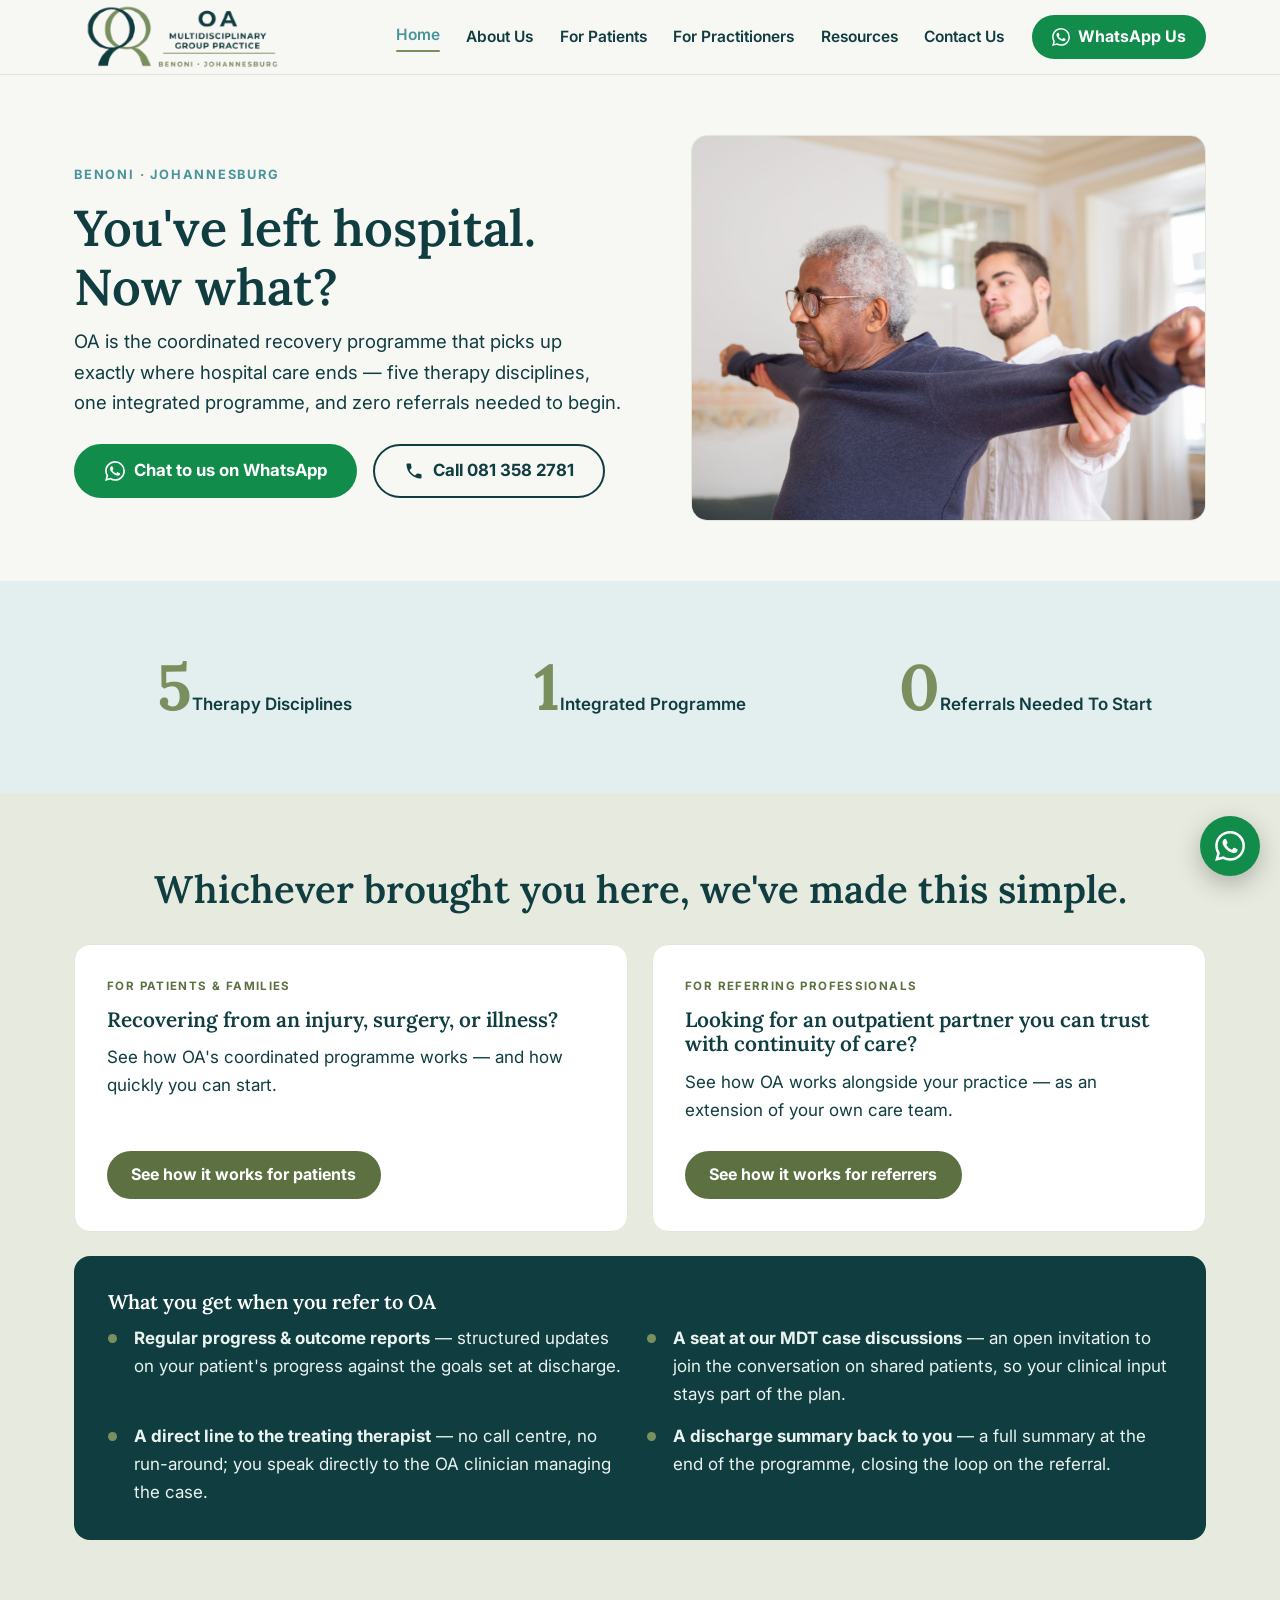
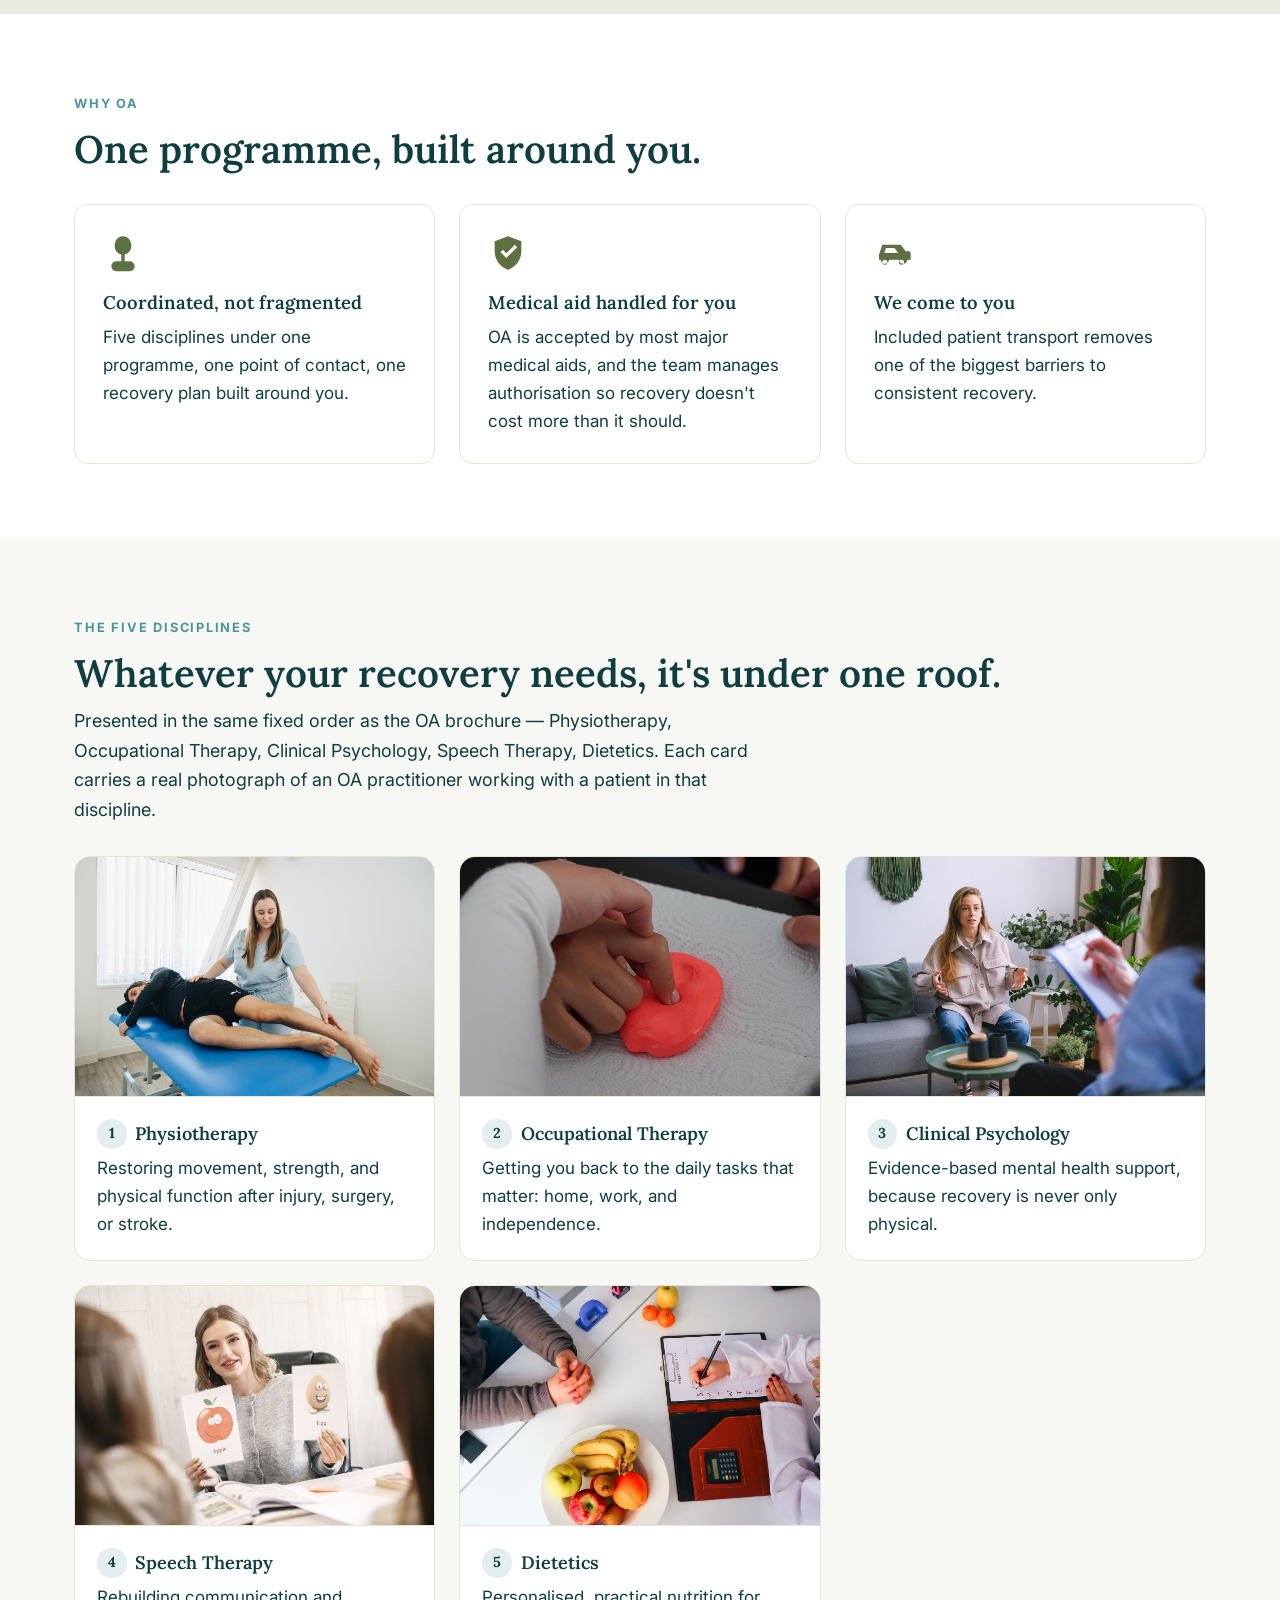
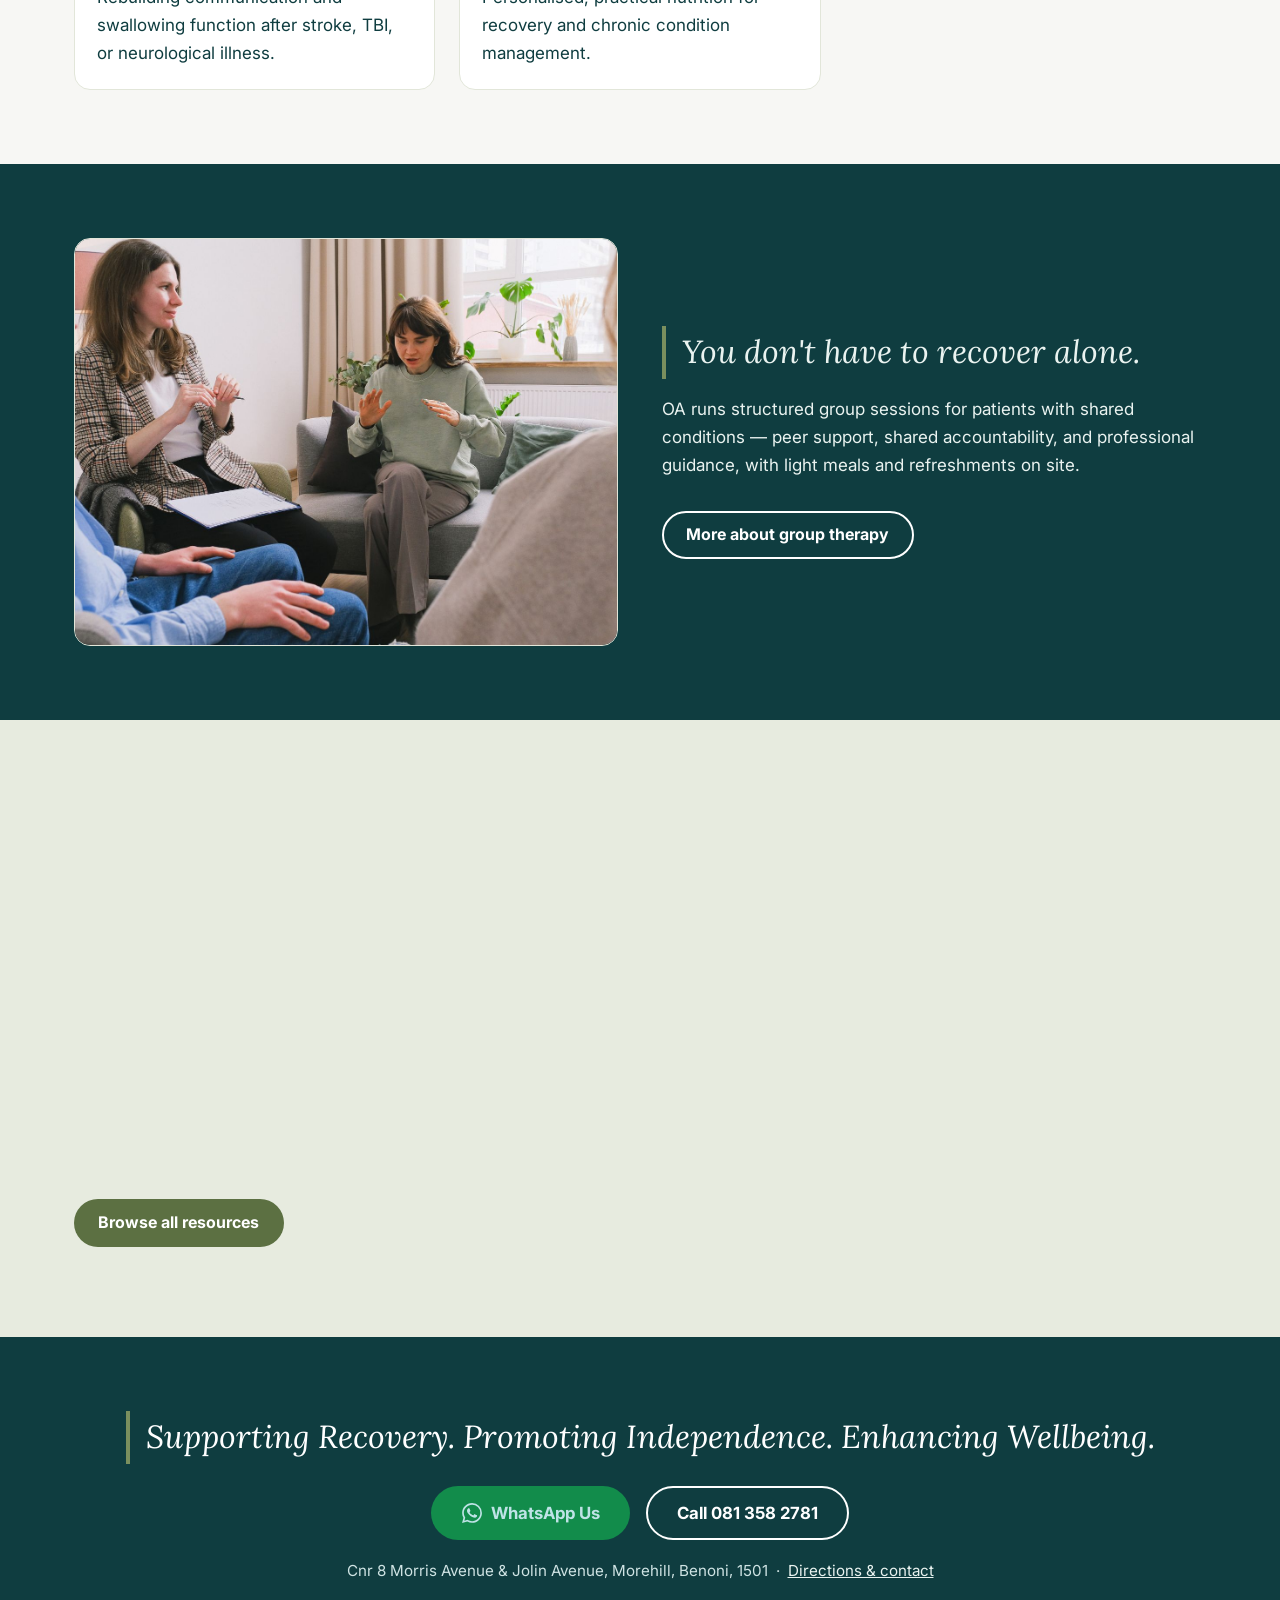
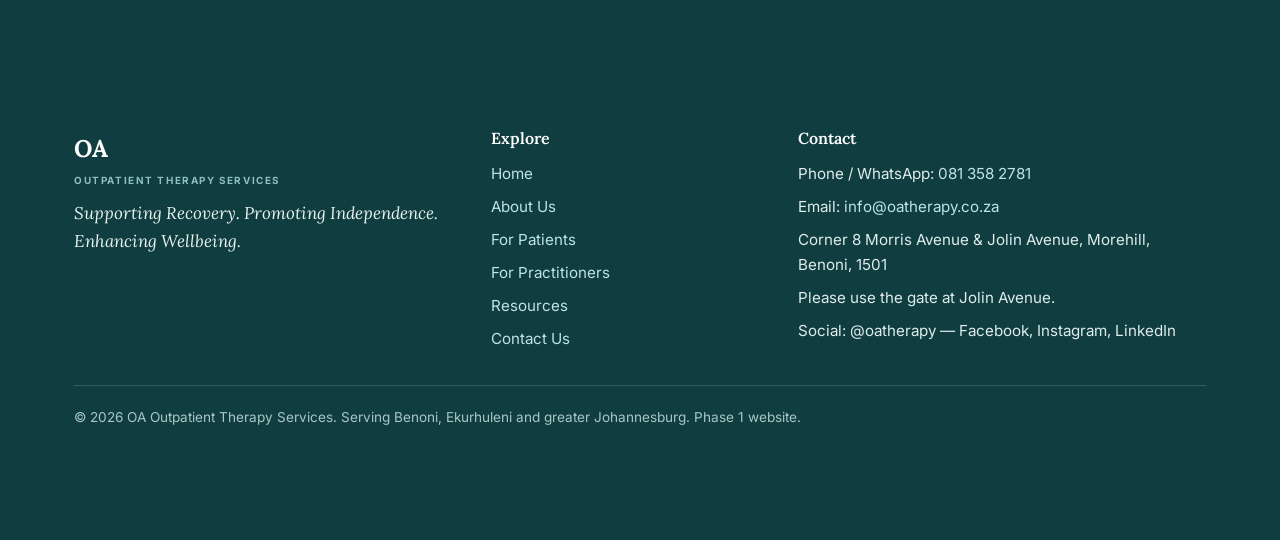
==== commit 39efd5f7: "Add files via upload" ====
--- a/index.html
+++ b/index.html
@@ -1,319 +1,313 @@
-<!DOCTYPE html>
-<html lang="en">
-<head>
-<meta charset="UTF-8">
-<meta name="viewport" content="width=device-width, initial-scale=1">
-<title>Outpatient Therapy in Benoni &amp; Ekurhuleni | OA Outpatient Therapy Services</title>
-<meta name="description" content="Just left hospital? OA is one coordinated recovery programme — physiotherapy, occupational therapy, clinical psychology, speech therapy and dietetics — covered by medical aid, with transport included. No referral needed to start. Benoni, Ekurhuleni, Johannesburg.">
-<meta name="theme-color" content="#0F3D40">
-<meta property="og:title" content="OA Outpatient Therapy Services — coordinated recovery after hospital">
-<meta property="og:description" content="Five therapy disciplines, one integrated programme, zero referrals needed to begin. Benoni · Johannesburg.">
-<meta property="og:type" content="website">
-<link rel="preconnect" href="https://fonts.googleapis.com">
-<link rel="preconnect" href="https://fonts.gstatic.com" crossorigin>
-<link href="https://fonts.googleapis.com/css2?family=Inter:wght@400;500;600;700&family=Lora:ital,wght@0,500;0,600;0,700;1,500;1,600&display=swap" rel="stylesheet">
-<link rel="stylesheet" href="assets/css/styles.css">
-<script type="application/ld+json">
-{
-  "@context": "https://schema.org",
-  "@type": "MedicalBusiness",
-  "name": "OA Outpatient Therapy Services",
-  "description": "Coordinated outpatient recovery programme across physiotherapy, occupational therapy, clinical psychology, speech therapy and dietetics. Medical aid accepted; patient transport included.",
-  "telephone": "+27813582781",
-  "email": "info@oatherapy.co.za",
-  "slogan": "Supporting Recovery. Promoting Independence. Enhancing Wellbeing.",
-  "address": {
-    "@type": "PostalAddress",
-    "streetAddress": "Corner 8 Morris Avenue and Jolin Avenue, Morehill",
-    "addressLocality": "Benoni",
-    "addressRegion": "Gauteng",
-    "postalCode": "1501",
-    "addressCountry": "ZA"
-  },
-  "areaServed": ["Benoni", "Ekurhuleni", "Johannesburg", "Gauteng"],
-  "medicalSpecialty": ["Physiotherapy", "Occupational Therapy", "Clinical Psychology", "Speech Therapy", "Dietetics"]
-}
-</script>
-</head>
-<body data-wa-msg="Hi, I'd like to know more about OA's programme.">
-
-<a class="skip" href="#main">Skip to content</a>
-
-<header class="site-header">
-  <div class="container header-inner">
-    <a class="brand" href="index.html" aria-label="OA Outpatient Therapy Services — home">
-      <svg class="brand-rings" viewBox="0 0 44 28" aria-hidden="true">
-        <circle cx="15" cy="14" r="11" fill="none" stroke="#0F3D40" stroke-width="3"/>
-        <circle cx="29" cy="14" r="11" fill="none" stroke="#7A8F5E" stroke-width="3"/>
-      </svg>
-      <span class="brand-text">
-        <span class="brand-mark">OA</span>
-        <span class="brand-sub">Outpatient Therapy Services</span>
-      </span>
-    </a>
-    <nav id="primary-nav" class="nav" aria-label="Primary">
-      <a class="navlink active" href="index.html">Home</a>
-      <a class="navlink" href="about.html">About Us</a>
-      <a class="navlink" href="services-patients.html">For Patients</a>
-      <a class="navlink" href="services-practitioners.html">For Practitioners</a>
-      <a class="navlink" href="resources.html">Resources</a>
-      <a class="navlink" href="contact.html">Contact Us</a>
-    </nav>
-    <a class="btn btn-wa header-wa js-wa" href="https://wa.me/27813582781" target="_blank" rel="noopener">
-      <svg class="i-wa" viewBox="0 0 24 24" aria-hidden="true"><path fill="currentColor" d="M17.472 14.382c-.297-.149-1.758-.867-2.03-.967-.273-.099-.471-.148-.67.15-.197.297-.767.966-.94 1.164-.173.199-.347.223-.644.075-.297-.15-1.255-.463-2.39-1.475-.883-.788-1.48-1.761-1.653-2.059-.173-.297-.018-.458.13-.606.134-.133.298-.347.446-.52.149-.174.198-.298.298-.497.099-.198.05-.371-.025-.52-.075-.149-.669-1.612-.916-2.207-.242-.579-.487-.5-.669-.51l-.57-.01c-.198 0-.52.074-.792.372-.272.297-1.04 1.016-1.04 2.479 0 1.462 1.065 2.875 1.213 3.074.149.198 2.096 3.2 5.077 4.487.71.306 1.263.489 1.694.625.712.227 1.36.195 1.872.118.571-.085 1.758-.719 2.006-1.413.247-.694.247-1.289.173-1.413-.074-.124-.272-.198-.57-.347m-5.421 7.403h-.004a9.87 9.87 0 0 1-5.031-1.378l-.361-.214-3.741.982.998-3.648-.235-.374a9.86 9.86 0 0 1-1.51-5.26c.001-5.45 4.436-9.884 9.888-9.884 2.64 0 5.122 1.03 6.988 2.898a9.825 9.825 0 0 1 2.893 6.994c-.003 5.45-4.437 9.884-9.885 9.884m8.413-18.297A11.815 11.815 0 0 0 12.05 0C5.495 0 .16 5.335.157 11.892c0 2.096.547 4.142 1.588 5.945L.057 24l6.305-1.654a11.882 11.882 0 0 0 5.683 1.448h.005c6.554 0 11.89-5.335 11.893-11.893a11.821 11.821 0 0 0-3.48-8.413Z"/></svg>
-      <span class="wa-label">WhatsApp Us</span>
-    </a>
-    <button class="nav-toggle" type="button" aria-label="Open menu" aria-expanded="false" aria-controls="primary-nav">
-      <span></span><span></span><span></span>
-    </button>
-  </div>
-</header>
-
-<main id="main">
-
-  <!-- HERO -->
-  <section class="hero bg-offwhite">
-    <div class="container hero-grid">
-      <div class="reveal">
-        <span class="eyebrow">Benoni · Johannesburg</span>
-        <h1>You've left hospital. Now what?</h1>
-        <p class="subhead">OA is the coordinated recovery programme that picks up exactly where hospital care ends — five therapy disciplines, one integrated programme, and zero referrals needed to begin.</p>
-        <div class="hero-ctas">
-          <a class="btn btn-wa btn-lg js-wa" href="https://wa.me/27813582781" target="_blank" rel="noopener">
-            <svg viewBox="0 0 24 24" aria-hidden="true"><path fill="currentColor" d="M17.472 14.382c-.297-.149-1.758-.867-2.03-.967-.273-.099-.471-.148-.67.15-.197.297-.767.966-.94 1.164-.173.199-.347.223-.644.075-.297-.15-1.255-.463-2.39-1.475-.883-.788-1.48-1.761-1.653-2.059-.173-.297-.018-.458.13-.606.134-.133.298-.347.446-.52.149-.174.198-.298.298-.497.099-.198.05-.371-.025-.52-.075-.149-.669-1.612-.916-2.207-.242-.579-.487-.5-.669-.51l-.57-.01c-.198 0-.52.074-.792.372-.272.297-1.04 1.016-1.04 2.479 0 1.462 1.065 2.875 1.213 3.074.149.198 2.096 3.2 5.077 4.487.71.306 1.263.489 1.694.625.712.227 1.36.195 1.872.118.571-.085 1.758-.719 2.006-1.413.247-.694.247-1.289.173-1.413-.074-.124-.272-.198-.57-.347m-5.421 7.403h-.004a9.87 9.87 0 0 1-5.031-1.378l-.361-.214-3.741.982.998-3.648-.235-.374a9.86 9.86 0 0 1-1.51-5.26c.001-5.45 4.436-9.884 9.888-9.884 2.64 0 5.122 1.03 6.988 2.898a9.825 9.825 0 0 1 2.893 6.994c-.003 5.45-4.437 9.884-9.885 9.884m8.413-18.297A11.815 11.815 0 0 0 12.05 0C5.495 0 .16 5.335.157 11.892c0 2.096.547 4.142 1.588 5.945L.057 24l6.305-1.654a11.882 11.882 0 0 0 5.683 1.448h.005c6.554 0 11.89-5.335 11.893-11.893a11.821 11.821 0 0 0-3.48-8.413Z"/></svg>
-            Chat to us on WhatsApp
-          </a>
-          <a class="btn btn-outline btn-lg" href="tel:+27813582781">
-            <svg viewBox="0 0 24 24" aria-hidden="true"><path fill="currentColor" d="M6.62 10.79c1.44 2.83 3.76 5.14 6.59 6.59l2.2-2.2c.27-.27.67-.36 1.02-.24 1.12.37 2.33.57 3.57.57.55 0 1 .45 1 1V20c0 .55-.45 1-1 1-9.39 0-17-7.61-17-17 0-.55.45-1 1-1h3.5c.55 0 1 .45 1 1 0 1.25.2 2.45.57 3.57.11.35.03.74-.25 1.02l-2.2 2.2z"/></svg>
-            Call 081 358 2781
-          </a>
-        </div>
-      </div>
-      <div class="reveal">
-        <figure class="photo">
-          <img src="assets/img/hero-home.jpg" alt="A support worker helping an older man through a gentle seated arm exercise at home" loading="eager" width="1400" height="933">
-        </figure>
-      </div>
-    </div>
-  </section>
-
-  <!-- STAT STRIP -->
-  <section class="stats bg-teal-tint">
-    <div class="container">
-      <div class="stats-grid reveal">
-        <div class="stat"><span class="num" data-count="5">5</span><span class="label">Therapy Disciplines</span></div>
-        <div class="stat"><span class="num" data-count="1">1</span><span class="label">Integrated Programme</span></div>
-        <div class="stat"><span class="num" data-count="0">0</span><span class="label">Referrals Needed To Start</span></div>
-      </div>
-    </div>
-  </section>
-
-  <!-- DUAL-PATH DECISION -->
-  <section class="dualpath bg-olive-tint">
-    <div class="container">
-      <div class="reveal center">
-        <h2 class="section-title">Whichever brought you here, we've made this simple.</h2>
-      </div>
-      <div class="cards-2 mt-2">
-        <div class="path-card reveal">
-          <span class="kicker">For Patients &amp; Families</span>
-          <h3>Recovering from an injury, surgery, or illness?</h3>
-          <p>See how OA's coordinated programme works — and how quickly you can start.</p>
-          <a class="btn btn-primary" href="services-patients.html">See how it works for patients</a>
-        </div>
-        <div class="path-card reveal">
-          <span class="kicker">For Referring Professionals</span>
-          <h3>Looking for an outpatient partner you can trust with continuity of care?</h3>
-          <p>See how OA works alongside your practice — as an extension of your own care team.</p>
-          <a class="btn btn-primary" href="services-practitioners.html">See how it works for referrers</a>
-        </div>
-      </div>
-
-      <div class="refer-panel reveal">
-        <h3>What you get when you refer to OA</h3>
-        <ul class="list-dot">
-          <li><strong>Regular progress &amp; outcome reports</strong> — structured updates on your patient's progress against the goals set at discharge.</li>
-          <li><strong>A seat at our MDT case discussions</strong> — an open invitation to join the conversation on shared patients, so your clinical input stays part of the plan.</li>
-          <li><strong>A direct line to the treating therapist</strong> — no call centre, no run-around; you speak directly to the OA clinician managing the case.</li>
-          <li><strong>A discharge summary back to you</strong> — a full summary at the end of the programme, closing the loop on the referral.</li>
-        </ul>
-      </div>
-    </div>
-  </section>
-
-  <!-- WHY OA -->
-  <section class="bg-white">
-    <div class="container">
-      <div class="reveal">
-        <span class="eyebrow">Why OA</span>
-        <h2 class="section-title">One programme, built around you.</h2>
-      </div>
-      <div class="pillars mt-2">
-        <div class="pillar reveal">
-          <svg class="icon" viewBox="0 0 24 24" aria-hidden="true"><path fill="currentColor" d="M12 2a5 5 0 0 1 5 5v1a5 5 0 0 1-4 4.9V17h3a3 3 0 0 1 0 6H8a3 3 0 0 1 0-6h3v-4.1A5 5 0 0 1 7 8V7a5 5 0 0 1 5-5z"/></svg>
-          <h3>Coordinated, not fragmented</h3>
-          <p>Five disciplines under one programme, one point of contact, one recovery plan built around you.</p>
-        </div>
-        <div class="pillar reveal">
-          <svg class="icon" viewBox="0 0 24 24" aria-hidden="true"><path fill="currentColor" d="M12 2 4 5v6c0 5 3.4 9.7 8 11 4.6-1.3 8-6 8-11V5l-8-3zm-1 13-3.5-3.5 1.4-1.4L11 12.2l5.1-5.1 1.4 1.4L11 15z"/></svg>
-          <h3>Medical aid handled for you</h3>
-          <p>OA is accepted by most major medical aids, and the team manages authorisation so recovery doesn't cost more than it should.</p>
-        </div>
-        <div class="pillar reveal">
-          <svg class="icon" viewBox="0 0 24 24" aria-hidden="true"><path fill="currentColor" d="M3 13l2-6h11l3 4h2a1 1 0 0 1 1 1v4h-2a2.5 2.5 0 0 1-5 0H9a2.5 2.5 0 0 1-5 0H3v-4zm3.5 3A1.5 1.5 0 1 0 6.5 19 1.5 1.5 0 0 0 6.5 16zm10 0A1.5 1.5 0 1 0 16.5 19 1.5 1.5 0 0 0 16.5 16zM6.2 12h8.3l-2.2-3H7.2l-1 3z"/></svg>
-          <h3>We come to you</h3>
-          <p>Included patient transport removes one of the biggest barriers to consistent recovery.</p>
-        </div>
-      </div>
-    </div>
-  </section>
-
-  <!-- THE FIVE DISCIPLINES -->
-  <section class="bg-offwhite">
-    <div class="container">
-      <div class="reveal">
-        <span class="eyebrow">The Five Disciplines</span>
-        <h2 class="section-title">Whatever your recovery needs, it's under one roof.</h2>
-        <p class="section-intro">Presented in the same fixed order as the OA brochure — Physiotherapy, Occupational Therapy, Clinical Psychology, Speech Therapy, Dietetics. Each card carries a real photograph of an OA practitioner working with a patient in that discipline.</p>
-      </div>
-
-      <div class="disc-grid mt-2">
-        <div class="disc-card reveal">
-          <figure class="photo"><img src="assets/img/discipline-physiotherapy.jpg" alt="A physiotherapist guiding a patient through a leg movement on a treatment table" loading="lazy"></figure>
-          <div class="disc-body"><h3><span class="disc-num">1</span> Physiotherapy</h3><p>Restoring movement, strength, and physical function after injury, surgery, or stroke.</p></div>
-        </div>
-        <div class="disc-card reveal">
-          <figure class="photo"><img src="assets/img/discipline-occupational-therapy.jpg" alt="An occupational therapist working on hand function with a patient using therapy putty" loading="lazy"></figure>
-          <div class="disc-body"><h3><span class="disc-num">2</span> Occupational Therapy</h3><p>Getting you back to the daily tasks that matter: home, work, and independence.</p></div>
-        </div>
-        <div class="disc-card reveal">
-          <figure class="photo"><img src="assets/img/discipline-clinical-psychology.jpg" alt="A clinical psychologist in conversation with a client during a therapy session" loading="lazy"></figure>
-          <div class="disc-body"><h3><span class="disc-num">3</span> Clinical Psychology</h3><p>Evidence-based mental health support, because recovery is never only physical.</p></div>
-        </div>
-        <div class="disc-card reveal">
-          <figure class="photo"><img src="assets/img/discipline-speech-therapy.jpg" alt="A speech therapist using picture cards with a patient to practise language" loading="lazy"></figure>
-          <div class="disc-body"><h3><span class="disc-num">4</span> Speech Therapy</h3><p>Rebuilding communication and swallowing function after stroke, TBI, or neurological illness.</p></div>
-        </div>
-        <div class="disc-card reveal">
-          <figure class="photo"><img src="assets/img/discipline-dietetics.jpg" alt="A dietitian writing a weekly meal plan with a patient across the desk" loading="lazy"></figure>
-          <div class="disc-body"><h3><span class="disc-num">5</span> Dietetics</h3><p>Personalised, practical nutrition for recovery and chronic condition management.</p></div>
-        </div>
-      </div>
-    </div>
-  </section>
-
-  <!-- YOU DON'T HAVE TO RECOVER ALONE -->
-  <section class="group bg-teal-dark">
-    <div class="container split-grid">
-      <div class="reveal">
-        <figure class="photo">
-          <img src="assets/img/group-therapy.jpg" alt="A facilitated group session with several people talking together in a bright room" loading="lazy">
-        </figure>
-      </div>
-      <div class="reveal">
-        <p class="pullquote-lg">You don't have to recover alone.</p>
-        <p>OA runs structured group sessions for patients with shared conditions — peer support, shared accountability, and professional guidance, with light meals and refreshments on site.</p>
-        <a class="btn btn-outline mt-1" href="services-patients.html#group">More about group therapy</a>
-      </div>
-    </div>
-  </section>
-
-  <!-- RESOURCES TEASER -->
-  <section class="bg-olive-tint">
-    <div class="container">
-      <div class="reveal">
-        <span class="eyebrow">Resources</span>
-        <h2 class="section-title">New to recovery, or new to referring? Start here.</h2>
-      </div>
-      <div class="cards-3 mt-2">
-        <a class="path-card reveal" href="resources.html#patients" style="text-decoration:none;color:inherit;">
-          <span class="kicker">For Patients</span>
-          <h3>What to expect at your first OA assessment</h3>
-          <p>Who you'll meet, what to bring, and how goals are set for your recovery.</p>
-        </a>
-        <a class="path-card reveal" href="resources.html#professionals" style="text-decoration:none;color:inherit;">
-          <span class="kicker">For Professionals</span>
-          <h3>The OA referral pathway, explained</h3>
-          <p>How OA fits the acute &rarr; rehab &rarr; outpatient continuum, and how to start a referral.</p>
-        </a>
-        <a class="path-card reveal" href="resources.html#patients" style="text-decoration:none;color:inherit;">
-          <span class="kicker">For Patients</span>
-          <h3>Medical aid &amp; OA: authorisation, cover and costs</h3>
-          <p>What's covered, how OA handles the paperwork, and options if you're not yet covered.</p>
-        </a>
-      </div>
-      <p class="mt-2"><a class="btn btn-primary" href="resources.html">Browse all resources</a></p>
-    </div>
-  </section>
-
-  <!-- CLOSING CTA BAND -->
-  <section class="cta-band bg-teal-dark">
-    <div class="container">
-      <p class="tagline reveal">Supporting Recovery. Promoting Independence. Enhancing Wellbeing.</p>
-      <div class="band-actions reveal">
-        <a class="btn btn-wa btn-lg js-wa" href="https://wa.me/27813582781" target="_blank" rel="noopener">
-          <svg viewBox="0 0 24 24" aria-hidden="true"><path fill="currentColor" d="M17.472 14.382c-.297-.149-1.758-.867-2.03-.967-.273-.099-.471-.148-.67.15-.197.297-.767.966-.94 1.164-.173.199-.347.223-.644.075-.297-.15-1.255-.463-2.39-1.475-.883-.788-1.48-1.761-1.653-2.059-.173-.297-.018-.458.13-.606.134-.133.298-.347.446-.52.149-.174.198-.298.298-.497.099-.198.05-.371-.025-.52-.075-.149-.669-1.612-.916-2.207-.242-.579-.487-.5-.669-.51l-.57-.01c-.198 0-.52.074-.792.372-.272.297-1.04 1.016-1.04 2.479 0 1.462 1.065 2.875 1.213 3.074.149.198 2.096 3.2 5.077 4.487.71.306 1.263.489 1.694.625.712.227 1.36.195 1.872.118.571-.085 1.758-.719 2.006-1.413.247-.694.247-1.289.173-1.413-.074-.124-.272-.198-.57-.347m-5.421 7.403h-.004a9.87 9.87 0 0 1-5.031-1.378l-.361-.214-3.741.982.998-3.648-.235-.374a9.86 9.86 0 0 1-1.51-5.26c.001-5.45 4.436-9.884 9.888-9.884 2.64 0 5.122 1.03 6.988 2.898a9.825 9.825 0 0 1 2.893 6.994c-.003 5.45-4.437 9.884-9.885 9.884m8.413-18.297A11.815 11.815 0 0 0 12.05 0C5.495 0 .16 5.335.157 11.892c0 2.096.547 4.142 1.588 5.945L.057 24l6.305-1.654a11.882 11.882 0 0 0 5.683 1.448h.005c6.554 0 11.89-5.335 11.893-11.893a11.821 11.821 0 0 0-3.48-8.413Z"/></svg>
-          WhatsApp Us
-        </a>
-        <a class="btn btn-outline btn-lg" href="tel:+27813582781">Call 081 358 2781</a>
-      </div>
-      <p class="addr reveal">Cnr 8 Morris Avenue &amp; Jolin Avenue, Morehill, Benoni, 1501 &nbsp;·&nbsp; <a href="contact.html">Directions &amp; contact</a></p>
-    </div>
-  </section>
-
-</main>
-
-<footer class="site-footer">
-  <div class="container">
-    <div class="footer-grid">
-      <div class="footer-brand">
-        <span class="brand-mark">OA</span>
-        <span class="brand-sub">Outpatient Therapy Services</span>
-        <p class="footer-tagline">Supporting Recovery. Promoting Independence. Enhancing Wellbeing.</p>
-      </div>
-      <nav aria-label="Footer">
-        <h3 class="foot-h">Explore</h3>
-        <ul class="foot-links">
-          <li><a href="index.html">Home</a></li>
-          <li><a href="about.html">About Us</a></li>
-          <li><a href="services-patients.html">For Patients</a></li>
-          <li><a href="services-practitioners.html">For Practitioners</a></li>
-          <li><a href="resources.html">Resources</a></li>
-          <li><a href="contact.html">Contact Us</a></li>
-        </ul>
-      </nav>
-      <div>
-        <h3 class="foot-h">Contact</h3>
-        <ul class="foot-links">
-          <li>Phone / WhatsApp: <a href="tel:+27813582781">081 358 2781</a></li>
-          <li>Email: <a href="mailto:info@oatherapy.co.za">info@oatherapy.co.za</a></li>
-          <li>Corner 8 Morris Avenue &amp; Jolin Avenue, Morehill, Benoni, 1501</li>
-          <li>Please use the gate at Jolin Avenue.</li>
-          <li>Social: @oatherapy — Facebook, Instagram, LinkedIn</li>
-        </ul>
-      </div>
-    </div>
-    <div class="footer-bottom">
-      <p>&copy; 2026 OA Outpatient Therapy Services. Serving Benoni, Ekurhuleni and greater Johannesburg. Phase 1 website.</p>
-    </div>
-  </div>
-</footer>
-
-<a class="wa-fab js-wa" href="https://wa.me/27813582781" target="_blank" rel="noopener" aria-label="Chat to OA on WhatsApp">
-  <svg viewBox="0 0 24 24" aria-hidden="true"><path fill="currentColor" d="M17.472 14.382c-.297-.149-1.758-.867-2.03-.967-.273-.099-.471-.148-.67.15-.197.297-.767.966-.94 1.164-.173.199-.347.223-.644.075-.297-.15-1.255-.463-2.39-1.475-.883-.788-1.48-1.761-1.653-2.059-.173-.297-.018-.458.13-.606.134-.133.298-.347.446-.52.149-.174.198-.298.298-.497.099-.198.05-.371-.025-.52-.075-.149-.669-1.612-.916-2.207-.242-.579-.487-.5-.669-.51l-.57-.01c-.198 0-.52.074-.792.372-.272.297-1.04 1.016-1.04 2.479 0 1.462 1.065 2.875 1.213 3.074.149.198 2.096 3.2 5.077 4.487.71.306 1.263.489 1.694.625.712.227 1.36.195 1.872.118.571-.085 1.758-.719 2.006-1.413.247-.694.247-1.289.173-1.413-.074-.124-.272-.198-.57-.347m-5.421 7.403h-.004a9.87 9.87 0 0 1-5.031-1.378l-.361-.214-3.741.982.998-3.648-.235-.374a9.86 9.86 0 0 1-1.51-5.26c.001-5.45 4.436-9.884 9.888-9.884 2.64 0 5.122 1.03 6.988 2.898a9.825 9.825 0 0 1 2.893 6.994c-.003 5.45-4.437 9.884-9.885 9.884m8.413-18.297A11.815 11.815 0 0 0 12.05 0C5.495 0 .16 5.335.157 11.892c0 2.096.547 4.142 1.588 5.945L.057 24l6.305-1.654a11.882 11.882 0 0 0 5.683 1.448h.005c6.554 0 11.89-5.335 11.893-11.893a11.821 11.821 0 0 0-3.48-8.413Z"/></svg>
-</a>
-
-<div class="mobile-bar">
-  <a class="m-wa js-wa" href="https://wa.me/27813582781" target="_blank" rel="noopener">
-    <svg viewBox="0 0 24 24" aria-hidden="true"><path fill="currentColor" d="M17.472 14.382c-.297-.149-1.758-.867-2.03-.967-.273-.099-.471-.148-.67.15-.197.297-.767.966-.94 1.164-.173.199-.347.223-.644.075-.297-.15-1.255-.463-2.39-1.475-.883-.788-1.48-1.761-1.653-2.059-.173-.297-.018-.458.13-.606.134-.133.298-.347.446-.52.149-.174.198-.298.298-.497.099-.198.05-.371-.025-.52-.075-.149-.669-1.612-.916-2.207-.242-.579-.487-.5-.669-.51l-.57-.01c-.198 0-.52.074-.792.372-.272.297-1.04 1.016-1.04 2.479 0 1.462 1.065 2.875 1.213 3.074.149.198 2.096 3.2 5.077 4.487.71.306 1.263.489 1.694.625.712.227 1.36.195 1.872.118.571-.085 1.758-.719 2.006-1.413.247-.694.247-1.289.173-1.413-.074-.124-.272-.198-.57-.347m-5.421 7.403h-.004a9.87 9.87 0 0 1-5.031-1.378l-.361-.214-3.741.982.998-3.648-.235-.374a9.86 9.86 0 0 1-1.51-5.26c.001-5.45 4.436-9.884 9.888-9.884 2.64 0 5.122 1.03 6.988 2.898a9.825 9.825 0 0 1 2.893 6.994c-.003 5.45-4.437 9.884-9.885 9.884m8.413-18.297A11.815 11.815 0 0 0 12.05 0C5.495 0 .16 5.335.157 11.892c0 2.096.547 4.142 1.588 5.945L.057 24l6.305-1.654a11.882 11.882 0 0 0 5.683 1.448h.005c6.554 0 11.89-5.335 11.893-11.893a11.821 11.821 0 0 0-3.48-8.413Z"/></svg>
-    WhatsApp
-  </a>
-  <a class="m-call" href="tel:+27813582781">
-    <svg viewBox="0 0 24 24" aria-hidden="true"><path fill="currentColor" d="M6.62 10.79c1.44 2.83 3.76 5.14 6.59 6.59l2.2-2.2c.27-.27.67-.36 1.02-.24 1.12.37 2.33.57 3.57.57.55 0 1 .45 1 1V20c0 .55-.45 1-1 1-9.39 0-17-7.61-17-17 0-.55.45-1 1-1h3.5c.55 0 1 .45 1 1 0 1.25.2 2.45.57 3.57.11.35.03.74-.25 1.02l-2.2 2.2z"/></svg>
-    Call
-  </a>
-</div>
-
-<script src="assets/js/main.js"></script>
-</body>
-</html>
+<!DOCTYPE html>
+<html lang="en">
+<head>
+<meta charset="UTF-8">
+<meta name="viewport" content="width=device-width, initial-scale=1">
+<title>Outpatient Therapy in Benoni &amp; Ekurhuleni | OA Outpatient Therapy Services</title>
+<meta name="description" content="Just left hospital? OA is one coordinated recovery programme — physiotherapy, occupational therapy, clinical psychology, speech therapy and dietetics — covered by medical aid, with transport included. No referral needed to start. Benoni, Ekurhuleni, Johannesburg.">
+<meta name="theme-color" content="#0F3D40">
+<meta property="og:title" content="OA Outpatient Therapy Services — coordinated recovery after hospital">
+<meta property="og:description" content="Five therapy disciplines, one integrated programme, zero referrals needed to begin. Benoni · Johannesburg.">
+<meta property="og:type" content="website">
+<link rel="preconnect" href="https://fonts.googleapis.com">
+<link rel="preconnect" href="https://fonts.gstatic.com" crossorigin>
+<link href="https://fonts.googleapis.com/css2?family=Inter:wght@400;500;600;700&family=Lora:ital,wght@0,500;0,600;0,700;1,500;1,600&display=swap" rel="stylesheet">
+<link rel="stylesheet" href="assets/css/styles.css">
+<script type="application/ld+json">
+{
+  "@context": "https://schema.org",
+  "@type": "MedicalBusiness",
+  "name": "OA Outpatient Therapy Services",
+  "description": "Coordinated outpatient recovery programme across physiotherapy, occupational therapy, clinical psychology, speech therapy and dietetics. Medical aid accepted; patient transport included.",
+  "telephone": "+27813582781",
+  "email": "info@oatherapy.co.za",
+  "slogan": "Supporting Recovery. Promoting Independence. Enhancing Wellbeing.",
+  "address": {
+    "@type": "PostalAddress",
+    "streetAddress": "Corner 8 Morris Avenue and Jolin Avenue, Morehill",
+    "addressLocality": "Benoni",
+    "addressRegion": "Gauteng",
+    "postalCode": "1501",
+    "addressCountry": "ZA"
+  },
+  "areaServed": ["Benoni", "Ekurhuleni", "Johannesburg", "Gauteng"],
+  "medicalSpecialty": ["Physiotherapy", "Occupational Therapy", "Clinical Psychology", "Speech Therapy", "Dietetics"]
+}
+</script>
+</head>
+<body data-wa-msg="Hi, I'd like to know more about OA's programme.">
+
+<a class="skip" href="#main">Skip to content</a>
+
+<header class="site-header">
+  <div class="container header-inner">
+    <a class="brand" href="index.html" aria-label="OA Outpatient Therapy Services — home">
+      <img class="brand-logo" src="assets/img/logo.png" width="480" height="480"
+           alt="OA Outpatient Therapy Services">
+    </a>
+    <nav id="primary-nav" class="nav" aria-label="Primary">
+      <a class="navlink active" href="index.html">Home</a>
+      <a class="navlink" href="about.html">About Us</a>
+      <a class="navlink" href="services-patients.html">For Patients</a>
+      <a class="navlink" href="services-practitioners.html">For Practitioners</a>
+      <a class="navlink" href="resources.html">Resources</a>
+      <a class="navlink" href="contact.html">Contact Us</a>
+    </nav>
+    <a class="btn btn-wa header-wa js-wa" href="https://wa.me/27813582781" target="_blank" rel="noopener">
+      <svg class="i-wa" viewBox="0 0 24 24" aria-hidden="true"><path fill="currentColor" d="M17.472 14.382c-.297-.149-1.758-.867-2.03-.967-.273-.099-.471-.148-.67.15-.197.297-.767.966-.94 1.164-.173.199-.347.223-.644.075-.297-.15-1.255-.463-2.39-1.475-.883-.788-1.48-1.761-1.653-2.059-.173-.297-.018-.458.13-.606.134-.133.298-.347.446-.52.149-.174.198-.298.298-.497.099-.198.05-.371-.025-.52-.075-.149-.669-1.612-.916-2.207-.242-.579-.487-.5-.669-.51l-.57-.01c-.198 0-.52.074-.792.372-.272.297-1.04 1.016-1.04 2.479 0 1.462 1.065 2.875 1.213 3.074.149.198 2.096 3.2 5.077 4.487.71.306 1.263.489 1.694.625.712.227 1.36.195 1.872.118.571-.085 1.758-.719 2.006-1.413.247-.694.247-1.289.173-1.413-.074-.124-.272-.198-.57-.347m-5.421 7.403h-.004a9.87 9.87 0 0 1-5.031-1.378l-.361-.214-3.741.982.998-3.648-.235-.374a9.86 9.86 0 0 1-1.51-5.26c.001-5.45 4.436-9.884 9.888-9.884 2.64 0 5.122 1.03 6.988 2.898a9.825 9.825 0 0 1 2.893 6.994c-.003 5.45-4.437 9.884-9.885 9.884m8.413-18.297A11.815 11.815 0 0 0 12.05 0C5.495 0 .16 5.335.157 11.892c0 2.096.547 4.142 1.588 5.945L.057 24l6.305-1.654a11.882 11.882 0 0 0 5.683 1.448h.005c6.554 0 11.89-5.335 11.893-11.893a11.821 11.821 0 0 0-3.48-8.413Z"/></svg>
+      <span class="wa-label">WhatsApp Us</span>
+    </a>
+    <button class="nav-toggle" type="button" aria-label="Open menu" aria-expanded="false" aria-controls="primary-nav">
+      <span></span><span></span><span></span>
+    </button>
+  </div>
+</header>
+
+<main id="main">
+
+  <!-- HERO -->
+  <section class="hero bg-offwhite">
+    <div class="container hero-grid">
+      <div class="reveal">
+        <span class="eyebrow">Benoni · Johannesburg</span>
+        <h1>You've left hospital. Now what?</h1>
+        <p class="subhead">OA is the coordinated recovery programme that picks up exactly where hospital care ends — five therapy disciplines, one integrated programme, and zero referrals needed to begin.</p>
+        <div class="hero-ctas">
+          <a class="btn btn-wa btn-lg js-wa" href="https://wa.me/27813582781" target="_blank" rel="noopener">
+            <svg viewBox="0 0 24 24" aria-hidden="true"><path fill="currentColor" d="M17.472 14.382c-.297-.149-1.758-.867-2.03-.967-.273-.099-.471-.148-.67.15-.197.297-.767.966-.94 1.164-.173.199-.347.223-.644.075-.297-.15-1.255-.463-2.39-1.475-.883-.788-1.48-1.761-1.653-2.059-.173-.297-.018-.458.13-.606.134-.133.298-.347.446-.52.149-.174.198-.298.298-.497.099-.198.05-.371-.025-.52-.075-.149-.669-1.612-.916-2.207-.242-.579-.487-.5-.669-.51l-.57-.01c-.198 0-.52.074-.792.372-.272.297-1.04 1.016-1.04 2.479 0 1.462 1.065 2.875 1.213 3.074.149.198 2.096 3.2 5.077 4.487.71.306 1.263.489 1.694.625.712.227 1.36.195 1.872.118.571-.085 1.758-.719 2.006-1.413.247-.694.247-1.289.173-1.413-.074-.124-.272-.198-.57-.347m-5.421 7.403h-.004a9.87 9.87 0 0 1-5.031-1.378l-.361-.214-3.741.982.998-3.648-.235-.374a9.86 9.86 0 0 1-1.51-5.26c.001-5.45 4.436-9.884 9.888-9.884 2.64 0 5.122 1.03 6.988 2.898a9.825 9.825 0 0 1 2.893 6.994c-.003 5.45-4.437 9.884-9.885 9.884m8.413-18.297A11.815 11.815 0 0 0 12.05 0C5.495 0 .16 5.335.157 11.892c0 2.096.547 4.142 1.588 5.945L.057 24l6.305-1.654a11.882 11.882 0 0 0 5.683 1.448h.005c6.554 0 11.89-5.335 11.893-11.893a11.821 11.821 0 0 0-3.48-8.413Z"/></svg>
+            Chat to us on WhatsApp
+          </a>
+          <a class="btn btn-outline btn-lg" href="tel:+27813582781">
+            <svg viewBox="0 0 24 24" aria-hidden="true"><path fill="currentColor" d="M6.62 10.79c1.44 2.83 3.76 5.14 6.59 6.59l2.2-2.2c.27-.27.67-.36 1.02-.24 1.12.37 2.33.57 3.57.57.55 0 1 .45 1 1V20c0 .55-.45 1-1 1-9.39 0-17-7.61-17-17 0-.55.45-1 1-1h3.5c.55 0 1 .45 1 1 0 1.25.2 2.45.57 3.57.11.35.03.74-.25 1.02l-2.2 2.2z"/></svg>
+            Call 081 358 2781
+          </a>
+        </div>
+      </div>
+      <div class="reveal">
+        <figure class="photo">
+          <img src="assets/img/hero-home.jpg" alt="A support worker helping an older man through a gentle seated arm exercise at home" loading="eager" width="1400" height="933">
+        </figure>
+      </div>
+    </div>
+  </section>
+
+  <!-- STAT STRIP -->
+  <section class="stats bg-teal-tint">
+    <div class="container">
+      <div class="stats-grid reveal">
+        <div class="stat"><span class="num" data-count="5">5</span><span class="label">Therapy Disciplines</span></div>
+        <div class="stat"><span class="num" data-count="1">1</span><span class="label">Integrated Programme</span></div>
+        <div class="stat"><span class="num" data-count="0">0</span><span class="label">Referrals Needed To Start</span></div>
+      </div>
+    </div>
+  </section>
+
+  <!-- DUAL-PATH DECISION -->
+  <section class="dualpath bg-olive-tint">
+    <div class="container">
+      <div class="reveal center">
+        <h2 class="section-title">Whichever brought you here, we've made this simple.</h2>
+      </div>
+      <div class="cards-2 mt-2">
+        <div class="path-card reveal">
+          <span class="kicker">For Patients &amp; Families</span>
+          <h3>Recovering from an injury, surgery, or illness?</h3>
+          <p>See how OA's coordinated programme works — and how quickly you can start.</p>
+          <a class="btn btn-primary" href="services-patients.html">See how it works for patients</a>
+        </div>
+        <div class="path-card reveal">
+          <span class="kicker">For Referring Professionals</span>
+          <h3>Looking for an outpatient partner you can trust with continuity of care?</h3>
+          <p>See how OA works alongside your practice — as an extension of your own care team.</p>
+          <a class="btn btn-primary" href="services-practitioners.html">See how it works for referrers</a>
+        </div>
+      </div>
+
+      <div class="refer-panel reveal">
+        <h3>What you get when you refer to OA</h3>
+        <ul class="list-dot">
+          <li><strong>Regular progress &amp; outcome reports</strong> — structured updates on your patient's progress against the goals set at discharge.</li>
+          <li><strong>A seat at our MDT case discussions</strong> — an open invitation to join the conversation on shared patients, so your clinical input stays part of the plan.</li>
+          <li><strong>A direct line to the treating therapist</strong> — no call centre, no run-around; you speak directly to the OA clinician managing the case.</li>
+          <li><strong>A discharge summary back to you</strong> — a full summary at the end of the programme, closing the loop on the referral.</li>
+        </ul>
+      </div>
+    </div>
+  </section>
+
+  <!-- WHY OA -->
+  <section class="bg-white">
+    <div class="container">
+      <div class="reveal">
+        <span class="eyebrow">Why OA</span>
+        <h2 class="section-title">One programme, built around you.</h2>
+      </div>
+      <div class="pillars mt-2">
+        <div class="pillar reveal">
+          <svg class="icon" viewBox="0 0 24 24" aria-hidden="true"><path fill="currentColor" d="M12 2a5 5 0 0 1 5 5v1a5 5 0 0 1-4 4.9V17h3a3 3 0 0 1 0 6H8a3 3 0 0 1 0-6h3v-4.1A5 5 0 0 1 7 8V7a5 5 0 0 1 5-5z"/></svg>
+          <h3>Coordinated, not fragmented</h3>
+          <p>Five disciplines under one programme, one point of contact, one recovery plan built around you.</p>
+        </div>
+        <div class="pillar reveal">
+          <svg class="icon" viewBox="0 0 24 24" aria-hidden="true"><path fill="currentColor" d="M12 2 4 5v6c0 5 3.4 9.7 8 11 4.6-1.3 8-6 8-11V5l-8-3zm-1 13-3.5-3.5 1.4-1.4L11 12.2l5.1-5.1 1.4 1.4L11 15z"/></svg>
+          <h3>Medical aid handled for you</h3>
+          <p>OA is accepted by most major medical aids, and the team manages authorisation so recovery doesn't cost more than it should.</p>
+        </div>
+        <div class="pillar reveal">
+          <svg class="icon" viewBox="0 0 24 24" aria-hidden="true"><path fill="currentColor" d="M3 13l2-6h11l3 4h2a1 1 0 0 1 1 1v4h-2a2.5 2.5 0 0 1-5 0H9a2.5 2.5 0 0 1-5 0H3v-4zm3.5 3A1.5 1.5 0 1 0 6.5 19 1.5 1.5 0 0 0 6.5 16zm10 0A1.5 1.5 0 1 0 16.5 19 1.5 1.5 0 0 0 16.5 16zM6.2 12h8.3l-2.2-3H7.2l-1 3z"/></svg>
+          <h3>We come to you</h3>
+          <p>Included patient transport removes one of the biggest barriers to consistent recovery.</p>
+        </div>
+      </div>
+    </div>
+  </section>
+
+  <!-- THE FIVE DISCIPLINES -->
+  <section class="bg-offwhite">
+    <div class="container">
+      <div class="reveal">
+        <span class="eyebrow">The Five Disciplines</span>
+        <h2 class="section-title">Whatever your recovery needs, it's under one roof.</h2>
+        <p class="section-intro">Presented in the same fixed order as the OA brochure — Physiotherapy, Occupational Therapy, Clinical Psychology, Speech Therapy, Dietetics. Each card carries a real photograph of an OA practitioner working with a patient in that discipline.</p>
+      </div>
+
+      <div class="disc-grid mt-2">
+        <div class="disc-card reveal">
+          <figure class="photo"><img src="assets/img/discipline-physiotherapy.jpg" alt="A physiotherapist guiding a patient through a leg movement on a treatment table" loading="lazy"></figure>
+          <div class="disc-body"><h3><span class="disc-num">1</span> Physiotherapy</h3><p>Restoring movement, strength, and physical function after injury, surgery, or stroke.</p></div>
+        </div>
+        <div class="disc-card reveal">
+          <figure class="photo"><img src="assets/img/discipline-occupational-therapy.jpg" alt="An occupational therapist working on hand function with a patient using therapy putty" loading="lazy"></figure>
+          <div class="disc-body"><h3><span class="disc-num">2</span> Occupational Therapy</h3><p>Getting you back to the daily tasks that matter: home, work, and independence.</p></div>
+        </div>
+        <div class="disc-card reveal">
+          <figure class="photo"><img src="assets/img/discipline-clinical-psychology.jpg" alt="A clinical psychologist in conversation with a client during a therapy session" loading="lazy"></figure>
+          <div class="disc-body"><h3><span class="disc-num">3</span> Clinical Psychology</h3><p>Evidence-based mental health support, because recovery is never only physical.</p></div>
+        </div>
+        <div class="disc-card reveal">
+          <figure class="photo"><img src="assets/img/discipline-speech-therapy.jpg" alt="A speech therapist using picture cards with a patient to practise language" loading="lazy"></figure>
+          <div class="disc-body"><h3><span class="disc-num">4</span> Speech Therapy</h3><p>Rebuilding communication and swallowing function after stroke, TBI, or neurological illness.</p></div>
+        </div>
+        <div class="disc-card reveal">
+          <figure class="photo"><img src="assets/img/discipline-dietetics.jpg" alt="A dietitian writing a weekly meal plan with a patient across the desk" loading="lazy"></figure>
+          <div class="disc-body"><h3><span class="disc-num">5</span> Dietetics</h3><p>Personalised, practical nutrition for recovery and chronic condition management.</p></div>
+        </div>
+      </div>
+    </div>
+  </section>
+
+  <!-- YOU DON'T HAVE TO RECOVER ALONE -->
+  <section class="group bg-teal-dark">
+    <div class="container split-grid">
+      <div class="reveal">
+        <figure class="photo">
+          <img src="assets/img/group-therapy.jpg" alt="A facilitated group session with several people talking together in a bright room" loading="lazy">
+        </figure>
+      </div>
+      <div class="reveal">
+        <p class="pullquote-lg">You don't have to recover alone.</p>
+        <p>OA runs structured group sessions for patients with shared conditions — peer support, shared accountability, and professional guidance, with light meals and refreshments on site.</p>
+        <a class="btn btn-outline mt-1" href="services-patients.html#group">More about group therapy</a>
+      </div>
+    </div>
+  </section>
+
+  <!-- RESOURCES TEASER -->
+  <section class="bg-olive-tint">
+    <div class="container">
+      <div class="reveal">
+        <span class="eyebrow">Resources</span>
+        <h2 class="section-title">New to recovery, or new to referring? Start here.</h2>
+      </div>
+      <div class="cards-3 mt-2">
+        <a class="path-card reveal" href="resources.html#patients" style="text-decoration:none;color:inherit;">
+          <span class="kicker">For Patients</span>
+          <h3>What to expect at your first OA assessment</h3>
+          <p>Who you'll meet, what to bring, and how goals are set for your recovery.</p>
+        </a>
+        <a class="path-card reveal" href="resources.html#professionals" style="text-decoration:none;color:inherit;">
+          <span class="kicker">For Professionals</span>
+          <h3>The OA referral pathway, explained</h3>
+          <p>How OA fits the acute &rarr; rehab &rarr; outpatient continuum, and how to start a referral.</p>
+        </a>
+        <a class="path-card reveal" href="resources.html#patients" style="text-decoration:none;color:inherit;">
+          <span class="kicker">For Patients</span>
+          <h3>Medical aid &amp; OA: authorisation, cover and costs</h3>
+          <p>What's covered, how OA handles the paperwork, and options if you're not yet covered.</p>
+        </a>
+      </div>
+      <p class="mt-2"><a class="btn btn-primary" href="resources.html">Browse all resources</a></p>
+    </div>
+  </section>
+
+  <!-- CLOSING CTA BAND -->
+  <section class="cta-band bg-teal-dark">
+    <div class="container">
+      <p class="tagline reveal">Supporting Recovery. Promoting Independence. Enhancing Wellbeing.</p>
+      <div class="band-actions reveal">
+        <a class="btn btn-wa btn-lg js-wa" href="https://wa.me/27813582781" target="_blank" rel="noopener">
+          <svg viewBox="0 0 24 24" aria-hidden="true"><path fill="currentColor" d="M17.472 14.382c-.297-.149-1.758-.867-2.03-.967-.273-.099-.471-.148-.67.15-.197.297-.767.966-.94 1.164-.173.199-.347.223-.644.075-.297-.15-1.255-.463-2.39-1.475-.883-.788-1.48-1.761-1.653-2.059-.173-.297-.018-.458.13-.606.134-.133.298-.347.446-.52.149-.174.198-.298.298-.497.099-.198.05-.371-.025-.52-.075-.149-.669-1.612-.916-2.207-.242-.579-.487-.5-.669-.51l-.57-.01c-.198 0-.52.074-.792.372-.272.297-1.04 1.016-1.04 2.479 0 1.462 1.065 2.875 1.213 3.074.149.198 2.096 3.2 5.077 4.487.71.306 1.263.489 1.694.625.712.227 1.36.195 1.872.118.571-.085 1.758-.719 2.006-1.413.247-.694.247-1.289.173-1.413-.074-.124-.272-.198-.57-.347m-5.421 7.403h-.004a9.87 9.87 0 0 1-5.031-1.378l-.361-.214-3.741.982.998-3.648-.235-.374a9.86 9.86 0 0 1-1.51-5.26c.001-5.45 4.436-9.884 9.888-9.884 2.64 0 5.122 1.03 6.988 2.898a9.825 9.825 0 0 1 2.893 6.994c-.003 5.45-4.437 9.884-9.885 9.884m8.413-18.297A11.815 11.815 0 0 0 12.05 0C5.495 0 .16 5.335.157 11.892c0 2.096.547 4.142 1.588 5.945L.057 24l6.305-1.654a11.882 11.882 0 0 0 5.683 1.448h.005c6.554 0 11.89-5.335 11.893-11.893a11.821 11.821 0 0 0-3.48-8.413Z"/></svg>
+          WhatsApp Us
+        </a>
+        <a class="btn btn-outline btn-lg" href="tel:+27813582781">Call 081 358 2781</a>
+      </div>
+      <p class="addr reveal">Cnr 8 Morris Avenue &amp; Jolin Avenue, Morehill, Benoni, 1501 &nbsp;·&nbsp; <a href="contact.html">Directions &amp; contact</a></p>
+    </div>
+  </section>
+
+</main>
+
+<footer class="site-footer">
+  <div class="container">
+    <div class="footer-grid">
+      <div class="footer-brand">
+        <span class="brand-mark">OA</span>
+        <span class="brand-sub">Outpatient Therapy Services</span>
+        <p class="footer-tagline">Supporting Recovery. Promoting Independence. Enhancing Wellbeing.</p>
+      </div>
+      <nav aria-label="Footer">
+        <h3 class="foot-h">Explore</h3>
+        <ul class="foot-links">
+          <li><a href="index.html">Home</a></li>
+          <li><a href="about.html">About Us</a></li>
+          <li><a href="services-patients.html">For Patients</a></li>
+          <li><a href="services-practitioners.html">For Practitioners</a></li>
+          <li><a href="resources.html">Resources</a></li>
+          <li><a href="contact.html">Contact Us</a></li>
+        </ul>
+      </nav>
+      <div>
+        <h3 class="foot-h">Contact</h3>
+        <ul class="foot-links">
+          <li>Phone / WhatsApp: <a href="tel:+27813582781">081 358 2781</a></li>
+          <li>Email: <a href="mailto:info@oatherapy.co.za">info@oatherapy.co.za</a></li>
+          <li>Corner 8 Morris Avenue &amp; Jolin Avenue, Morehill, Benoni, 1501</li>
+          <li>Please use the gate at Jolin Avenue.</li>
+          <li>Social: @oatherapy — Facebook, Instagram, LinkedIn</li>
+        </ul>
+      </div>
+    </div>
+    <div class="footer-bottom">
+      <p>&copy; 2026 OA Outpatient Therapy Services. Serving Benoni, Ekurhuleni and greater Johannesburg. Phase 1 website.</p>
+    </div>
+  </div>
+</footer>
+
+<a class="wa-fab js-wa" href="https://wa.me/27813582781" target="_blank" rel="noopener" aria-label="Chat to OA on WhatsApp">
+  <svg viewBox="0 0 24 24" aria-hidden="true"><path fill="currentColor" d="M17.472 14.382c-.297-.149-1.758-.867-2.03-.967-.273-.099-.471-.148-.67.15-.197.297-.767.966-.94 1.164-.173.199-.347.223-.644.075-.297-.15-1.255-.463-2.39-1.475-.883-.788-1.48-1.761-1.653-2.059-.173-.297-.018-.458.13-.606.134-.133.298-.347.446-.52.149-.174.198-.298.298-.497.099-.198.05-.371-.025-.52-.075-.149-.669-1.612-.916-2.207-.242-.579-.487-.5-.669-.51l-.57-.01c-.198 0-.52.074-.792.372-.272.297-1.04 1.016-1.04 2.479 0 1.462 1.065 2.875 1.213 3.074.149.198 2.096 3.2 5.077 4.487.71.306 1.263.489 1.694.625.712.227 1.36.195 1.872.118.571-.085 1.758-.719 2.006-1.413.247-.694.247-1.289.173-1.413-.074-.124-.272-.198-.57-.347m-5.421 7.403h-.004a9.87 9.87 0 0 1-5.031-1.378l-.361-.214-3.741.982.998-3.648-.235-.374a9.86 9.86 0 0 1-1.51-5.26c.001-5.45 4.436-9.884 9.888-9.884 2.64 0 5.122 1.03 6.988 2.898a9.825 9.825 0 0 1 2.893 6.994c-.003 5.45-4.437 9.884-9.885 9.884m8.413-18.297A11.815 11.815 0 0 0 12.05 0C5.495 0 .16 5.335.157 11.892c0 2.096.547 4.142 1.588 5.945L.057 24l6.305-1.654a11.882 11.882 0 0 0 5.683 1.448h.005c6.554 0 11.89-5.335 11.893-11.893a11.821 11.821 0 0 0-3.48-8.413Z"/></svg>
+</a>
+
+<div class="mobile-bar">
+  <a class="m-wa js-wa" href="https://wa.me/27813582781" target="_blank" rel="noopener">
+    <svg viewBox="0 0 24 24" aria-hidden="true"><path fill="currentColor" d="M17.472 14.382c-.297-.149-1.758-.867-2.03-.967-.273-.099-.471-.148-.67.15-.197.297-.767.966-.94 1.164-.173.199-.347.223-.644.075-.297-.15-1.255-.463-2.39-1.475-.883-.788-1.48-1.761-1.653-2.059-.173-.297-.018-.458.13-.606.134-.133.298-.347.446-.52.149-.174.198-.298.298-.497.099-.198.05-.371-.025-.52-.075-.149-.669-1.612-.916-2.207-.242-.579-.487-.5-.669-.51l-.57-.01c-.198 0-.52.074-.792.372-.272.297-1.04 1.016-1.04 2.479 0 1.462 1.065 2.875 1.213 3.074.149.198 2.096 3.2 5.077 4.487.71.306 1.263.489 1.694.625.712.227 1.36.195 1.872.118.571-.085 1.758-.719 2.006-1.413.247-.694.247-1.289.173-1.413-.074-.124-.272-.198-.57-.347m-5.421 7.403h-.004a9.87 9.87 0 0 1-5.031-1.378l-.361-.214-3.741.982.998-3.648-.235-.374a9.86 9.86 0 0 1-1.51-5.26c.001-5.45 4.436-9.884 9.888-9.884 2.64 0 5.122 1.03 6.988 2.898a9.825 9.825 0 0 1 2.893 6.994c-.003 5.45-4.437 9.884-9.885 9.884m8.413-18.297A11.815 11.815 0 0 0 12.05 0C5.495 0 .16 5.335.157 11.892c0 2.096.547 4.142 1.588 5.945L.057 24l6.305-1.654a11.882 11.882 0 0 0 5.683 1.448h.005c6.554 0 11.89-5.335 11.893-11.893a11.821 11.821 0 0 0-3.48-8.413Z"/></svg>
+    WhatsApp
+  </a>
+  <a class="m-call" href="tel:+27813582781">
+    <svg viewBox="0 0 24 24" aria-hidden="true"><path fill="currentColor" d="M6.62 10.79c1.44 2.83 3.76 5.14 6.59 6.59l2.2-2.2c.27-.27.67-.36 1.02-.24 1.12.37 2.33.57 3.57.57.55 0 1 .45 1 1V20c0 .55-.45 1-1 1-9.39 0-17-7.61-17-17 0-.55.45-1 1-1h3.5c.55 0 1 .45 1 1 0 1.25.2 2.45.57 3.57.11.35.03.74-.25 1.02l-2.2 2.2z"/></svg>
+    Call
+  </a>
+</div>
+
+<script src="assets/js/main.js"></script>
+</body>
+</html>
--- a/assets/css/styles.css
+++ b/assets/css/styles.css
@@ -1,575 +1,578 @@
-/* =========================================================
-   OA Outpatient Therapy Services — Phase 1 site styles
-   Brand tokens carried from the Z-fold brochure & referral deck
-   ========================================================= */
-
-:root {
-  --teal-dark: #0F3D40;
-  --olive: #7A8F5E;
-  --olive-deep: #5C7042;   /* darkened olive for accessible button text */
-  --teal-light: #48959B;
-  --olive-tint: #E7EBDF;
-  --teal-tint: #E3EEEF;
-  --offwhite: #F7F7F4;
-  --white: #FFFFFF;
-  --wa-green: #25D366;
-  --wa-green-deep: #128C4B; /* accessible WhatsApp green for text on green */
-  --line: #E2E6D9;
-  --maxw: 1180px;
-  --radius: 16px;
-  --shadow: 0 14px 34px rgba(15, 61, 64, 0.13);
-}
-
-* { box-sizing: border-box; }
-
-html { scroll-behavior: smooth; -webkit-text-size-adjust: 100%; }
-
-body {
-  margin: 0;
-  font-family: "Inter", "Segoe UI", "Helvetica Neue", Arial, sans-serif;
-  font-size: 17px;
-  line-height: 1.65;
-  color: var(--teal-dark);
-  background: var(--offwhite);
-  -webkit-font-smoothing: antialiased;
-}
-
-h1, h2, h3, h4 {
-  font-family: "Lora", Cambria, Georgia, "Times New Roman", serif;
-  color: var(--teal-dark);
-  line-height: 1.18;
-  font-weight: 600;
-  margin: 0 0 0.5em;
-}
-
-p { margin: 0 0 1rem; }
-img { max-width: 100%; display: block; }
-
-a { color: var(--teal-light); }
-a:hover { color: var(--teal-dark); }
-
-a:focus-visible,
-button:focus-visible,
-.btn:focus-visible,
-input:focus-visible,
-select:focus-visible,
-textarea:focus-visible,
-summary:focus-visible {
-  outline: 3px solid var(--teal-light);
-  outline-offset: 2px;
-  border-radius: 6px;
-}
-
-.container { max-width: var(--maxw); margin: 0 auto; padding: 0 24px; }
-
-section { padding: 74px 0; }
-@media (max-width: 700px) { section { padding: 48px 0; } }
-
-.eyebrow {
-  display: inline-block;
-  text-transform: uppercase;
-  letter-spacing: 0.14em;
-  font-size: 0.8rem;
-  font-weight: 700;
-  color: var(--teal-light);
-  margin-bottom: 0.8rem;
-}
-
-.section-title { font-size: clamp(1.6rem, 4vw, 2.4rem); margin-bottom: 0.6rem; }
-.section-intro { font-size: 1.12rem; max-width: 62ch; }
-.lead { font-size: 1.15rem; }
-.maxw-prose { max-width: 65ch; }
-.center { text-align: center; }
-.center .section-intro { margin-left: auto; margin-right: auto; }
-.mt-1 { margin-top: 1rem; }
-.mt-2 { margin-top: 2rem; }
-.mt-3 { margin-top: 3rem; }
-.grid-note { font-size: 0.85rem; color: #6a6f63; margin-top: 1rem; }
-
-/* ---------- Background pacing helpers ---------- */
-.bg-white { background: var(--white); }
-.bg-offwhite { background: var(--offwhite); }
-.bg-olive-tint { background: var(--olive-tint); }
-.bg-teal-tint { background: var(--teal-tint); }
-.bg-teal-dark { background: var(--teal-dark); color: #eaf3f0; }
-.bg-teal-dark h1, .bg-teal-dark h2, .bg-teal-dark h3, .bg-teal-dark .eyebrow { color: #fff; }
-.bg-teal-dark .eyebrow { color: #bfe3e6; }
-.bg-teal-dark a { color: #bfe3e6; }
-
-/* ---------- Buttons ---------- */
-.btn {
-  display: inline-flex;
-  align-items: center;
-  justify-content: center;
-  gap: 0.55rem;
-  min-height: 48px;
-  padding: 0.75rem 1.4rem;
-  border-radius: 999px;
-  font: 700 1rem/1.1 "Inter", sans-serif;
-  text-decoration: none;
-  border: 2px solid transparent;
-  cursor: pointer;
-  transition: transform 0.15s ease, box-shadow 0.15s ease, background 0.15s ease, color 0.15s ease;
-}
-.btn:active { transform: translateY(1px); }
-.btn svg { width: 20px; height: 20px; flex: none; }
-
-.btn-primary { background: var(--olive-deep); color: #fff; }
-.btn-primary:hover { background: #4b5b35; color: #fff; }
-
-.btn-outline { background: transparent; border-color: var(--teal-dark); color: var(--teal-dark); }
-.btn-outline:hover { background: var(--teal-dark); color: #fff; }
-
-.bg-teal-dark .btn-outline { border-color: #fff; color: #fff; }
-.bg-teal-dark .btn-outline:hover { background: #fff; color: var(--teal-dark); }
-
-.btn-wa { background: var(--wa-green-deep); color: #fff; }
-.btn-wa:hover { background: #0f7a41; color: #fff; }
-
-.btn-lg { min-height: 54px; padding: 0.9rem 1.8rem; font-size: 1.05rem; }
-.btn-block { width: 100%; }
-
-/* ---------- Header ---------- */
-.skip {
-  position: absolute; left: -9999px; top: 0;
-  background: #fff; color: var(--teal-dark);
-  padding: 0.7rem 1rem; z-index: 300; border-radius: 0 0 8px 0; font-weight: 700;
-}
-.skip:focus { left: 0; }
-
-.site-header {
-  position: sticky; top: 0; z-index: 150;
-  background: rgba(247, 247, 244, 0.94);
-  backdrop-filter: blur(8px);
-  border-bottom: 1px solid #e3e3da;
-  transition: box-shadow 0.2s ease;
-}
-.site-header.scrolled { box-shadow: 0 2px 16px rgba(15, 61, 64, 0.12); }
-
-.header-inner { display: flex; align-items: center; gap: 1rem; min-height: 74px; }
-
-.brand { display: flex; align-items: center; gap: 0.6rem; text-decoration: none; margin-right: auto; }
-.brand-rings { width: 44px; height: 28px; flex: none; }
-.brand-text { display: flex; flex-direction: column; line-height: 1; }
-.brand-mark {
-  font-family: "Lora", Cambria, Georgia, serif;
-  font-size: 1.5rem; font-weight: 700; color: var(--teal-dark); letter-spacing: 0.03em;
-}
-.brand-sub {
-  font-size: 0.62rem; text-transform: uppercase; letter-spacing: 0.16em;
-  color: var(--teal-light); font-weight: 700; margin-top: 3px;
-}
-
-.nav { display: flex; align-items: center; gap: 0.15rem; }
-.navlink {
-  padding: 0.6rem 0.75rem; border-radius: 8px; text-decoration: none;
-  color: var(--teal-dark); font-weight: 600; font-size: 0.97rem; white-space: nowrap;
-}
-.navlink:hover { background: var(--teal-tint); color: var(--teal-dark); }
-.navlink.active { color: var(--teal-light); }
-.navlink.active::after {
-  content: ""; display: block; height: 2px; background: var(--olive);
-  border-radius: 2px; margin-top: 3px;
-}
-
-.header-wa { min-height: 44px; padding: 0.6rem 1.1rem; }
-.header-wa .i-wa { width: 18px; height: 18px; }
-
-.nav-toggle {
-  display: none;
-  width: 44px; height: 44px;
-  border: 1.5px solid #cfd3c8; border-radius: 10px; background: #fff;
-  flex-direction: column; align-items: center; justify-content: center; gap: 4px; cursor: pointer;
-}
-.nav-toggle span { display: block; width: 20px; height: 2px; background: var(--teal-dark); border-radius: 2px; }
-
-@media (max-width: 1000px) {
-  .nav {
-    position: fixed; top: 74px; left: 0; right: 0;
-    background: var(--offwhite); border-bottom: 1px solid #ddd;
-    flex-direction: column; align-items: stretch; gap: 0;
-    padding: 0.4rem 24px 1.1rem; display: none;
-    box-shadow: 0 12px 24px rgba(15, 61, 64, 0.12);
-  }
-  .nav.open { display: flex; }
-  .navlink { padding: 0.95rem 0.4rem; border-bottom: 1px solid var(--line); border-radius: 0; }
-  .navlink.active::after { display: none; }
-  .nav-toggle { display: flex; }
-}
-@media (max-width: 460px) {
-  .header-wa .wa-label { display: none; }
-  .header-wa { padding: 0.6rem 0.8rem; }
-  .brand-sub { display: none; }
-}
-
-/* ---------- Hero ---------- */
-.hero { padding: 60px 0; }
-.hero-grid {
-  display: grid; grid-template-columns: 1.05fr 0.95fr; gap: 48px; align-items: center;
-}
-.hero h1 { font-size: clamp(2rem, 5.4vw, 3.15rem); margin-bottom: 0.6rem; }
-.hero .subhead { font-size: 1.16rem; max-width: 46ch; }
-.hero-ctas { display: flex; gap: 1rem; flex-wrap: wrap; margin-top: 1.6rem; }
-@media (max-width: 920px) {
-  .hero-grid { grid-template-columns: 1fr; gap: 28px; }
-  .hero .subhead { max-width: none; }
-}
-
-/* ---------- Real photography ---------- */
-.photo {
-  position: relative; margin: 0; overflow: hidden;
-  border-radius: var(--radius); border: 1px solid var(--line);
-  background: linear-gradient(135deg, var(--teal-tint), var(--olive-tint));
-  aspect-ratio: 4 / 3;
-}
-.photo img {
-  display: block; width: 100%; height: 100%; object-fit: cover;
-}
-.hero .photo { aspect-ratio: 4 / 3; }
-.split-grid .photo, .group .photo { aspect-ratio: 4 / 3; }
-.disc-card .photo {
-  border: none; border-bottom: 1px solid var(--line); border-radius: 0;
-  aspect-ratio: 3 / 2;
-}
-@media (max-width: 440px) {
-  .hero .photo, .split-grid .photo, .group .photo { aspect-ratio: 5 / 4; }
-}
-
-/* ---------- Photo placeholders (fallback, kept for any unset slots) ---------- */
-.photo-ph {
-  position: relative; border-radius: var(--radius); overflow: hidden;
-  background: linear-gradient(135deg, var(--teal-tint), var(--olive-tint));
-  border: 1px solid #dde3d8;
-  display: flex; flex-direction: column; align-items: center; justify-content: center;
-  text-align: center; padding: 24px; min-height: 280px; color: var(--teal-dark);
-}
-.photo-ph svg { width: 42px; height: 42px; opacity: 0.45; margin-bottom: 0.6rem; }
-.photo-ph .ph-role { font-weight: 700; font-size: 0.98rem; }
-.photo-ph .ph-note { font-size: 0.76rem; opacity: 0.7; margin-top: 0.2rem; }
-.hero .photo-ph { min-height: 400px; }
-.group .photo-ph {
-  background: linear-gradient(135deg, #134a4d, #1d5a52);
-  color: #dfeeea; border-color: #2b5f61;
-}
-
-/* ---------- Stat strip (signature 5 / 1 / 0) ---------- */
-.stats-grid { display: grid; grid-template-columns: repeat(3, 1fr); gap: 24px; text-align: center; }
-.stat .num {
-  font-family: "Lora", Cambria, serif; font-weight: 700;
-  font-size: clamp(2.8rem, 8vw, 4rem); color: var(--olive); line-height: 1;
-}
-.stat .label { font-weight: 600; margin-top: 0.4rem; }
-@media (max-width: 640px) { .stats-grid { grid-template-columns: 1fr; gap: 18px; } }
-
-/* ---------- Dual-path cards ---------- */
-.cards-2 { display: grid; grid-template-columns: 1fr 1fr; gap: 24px; }
-@media (max-width: 820px) { .cards-2 { grid-template-columns: 1fr; } }
-.cards-3 { display: grid; grid-template-columns: repeat(3, 1fr); gap: 24px; }
-@media (max-width: 920px) { .cards-3 { grid-template-columns: 1fr 1fr; } }
-@media (max-width: 640px) { .cards-3 { grid-template-columns: 1fr; } }
-.path-card {
-  background: #fff; border: 1px solid var(--line); border-radius: var(--radius);
-  padding: 32px; display: flex; flex-direction: column; gap: 0.7rem;
-  transition: transform 0.2s ease, box-shadow 0.2s ease;
-}
-.path-card:hover { transform: translateY(-4px); box-shadow: var(--shadow); }
-.path-card .kicker {
-  text-transform: uppercase; letter-spacing: 0.12em; font-size: 0.72rem;
-  font-weight: 700; color: var(--olive-deep);
-}
-.path-card h3 { font-size: 1.3rem; margin: 0; }
-.path-card .btn { margin-top: auto; align-self: flex-start; }
-
-.refer-panel {
-  background: var(--teal-dark); color: #eaf3f0; border-radius: var(--radius);
-  padding: 34px; margin-top: 24px;
-}
-.refer-panel h3 { color: #fff; }
-.list-dot { list-style: none; padding: 0; margin: 0; display: grid; gap: 14px; }
-.refer-panel .list-dot { grid-template-columns: 1fr 1fr; }
-.list-dot li { position: relative; padding-left: 1.6rem; }
-.list-dot li::before {
-  content: ""; position: absolute; left: 0; top: 0.62em;
-  width: 0.55rem; height: 0.55rem; background: var(--olive); border-radius: 50%;
-}
-@media (max-width: 720px) { .refer-panel .list-dot { grid-template-columns: 1fr; } }
-
-/* ---------- Pillars ---------- */
-.pillars { display: grid; grid-template-columns: repeat(3, 1fr); gap: 24px; }
-@media (max-width: 820px) { .pillars { grid-template-columns: 1fr; } }
-.pillar { background: #fff; border: 1px solid var(--line); border-radius: 14px; padding: 28px; }
-.pillar .icon { width: 40px; height: 40px; color: var(--olive-deep); margin-bottom: 0.7rem; }
-.pillar h3 { font-size: 1.15rem; }
-.pillar p { margin-bottom: 0; }
-
-/* ---------- Discipline cards ---------- */
-.disc-grid { display: grid; grid-template-columns: repeat(3, 1fr); gap: 24px; }
-@media (max-width: 920px) { .disc-grid { grid-template-columns: 1fr 1fr; } }
-@media (max-width: 600px) { .disc-grid { grid-template-columns: 1fr; } }
-.disc-card {
-  background: #fff; border: 1px solid var(--line); border-radius: var(--radius);
-  overflow: hidden; transition: transform 0.2s ease, box-shadow 0.2s ease, background 0.2s ease;
-}
-.disc-card:hover { transform: translateY(-4px); box-shadow: var(--shadow); background: var(--olive-tint); }
-.disc-card .photo-ph { border: none; border-bottom: 1px solid var(--line); border-radius: 0; min-height: 190px; }
-.disc-body { padding: 22px; }
-.disc-body h3 { font-size: 1.13rem; display: flex; align-items: center; gap: 0.55rem; margin-bottom: 0.35rem; }
-.disc-body p { margin-bottom: 0; }
-.disc-num {
-  flex: none; display: inline-flex; width: 1.85rem; height: 1.85rem;
-  background: var(--teal-tint); color: var(--teal-dark); border-radius: 50%;
-  align-items: center; justify-content: center; font-size: 0.9rem; font-weight: 700;
-  transition: background 0.2s ease, color 0.2s ease, transform 0.2s ease;
-}
-.disc-card:hover .disc-num { background: var(--olive); color: #fff; transform: translateX(2px); }
-
-/* ---------- Group therapy ---------- */
-.split-grid { display: grid; grid-template-columns: 1fr 1fr; gap: 44px; align-items: center; }
-@media (max-width: 920px) { .split-grid { grid-template-columns: 1fr; gap: 28px; } }
-.pullquote-lg {
-  font-family: "Lora", Cambria, serif; font-style: italic;
-  font-size: clamp(1.4rem, 3.5vw, 2rem); border-left: 4px solid var(--olive);
-  padding-left: 1rem; margin: 0 0 1rem;
-}
-
-/* ---------- Steps ---------- */
-.steps { display: grid; gap: 16px; max-width: 860px; }
-.step {
-  display: flex; gap: 1rem; background: #fff; border: 1px solid var(--line);
-  border-radius: 12px; padding: 20px;
-}
-.step .n {
-  flex: none; width: 2.4rem; height: 2.4rem; border-radius: 50%;
-  background: var(--olive-deep); color: #fff; display: flex; align-items: center;
-  justify-content: center; font-weight: 700; font-family: "Lora", serif;
-}
-.step h3 { font-size: 1.05rem; margin: 0 0 0.15rem; }
-.step p { margin: 0; }
-
-/* ---------- Problem list ---------- */
-.problem-list { list-style: none; padding: 0; margin: 0; display: grid; gap: 14px; max-width: 780px; }
-.problem-list li { position: relative; padding-left: 2.1rem; }
-.problem-list li::before {
-  content: "!"; position: absolute; left: 0; top: 0.1em;
-  width: 1.45rem; height: 1.45rem; background: var(--olive-tint); color: var(--olive-deep);
-  border-radius: 50%; display: flex; align-items: center; justify-content: center;
-  font-weight: 800; font-size: 0.85rem;
-}
-
-/* ---------- Benefit / audience cards ---------- */
-.cards-grid-2 { display: grid; grid-template-columns: 1fr 1fr; gap: 20px; }
-@media (max-width: 760px) { .cards-grid-2 { grid-template-columns: 1fr; } }
-.info-card { background: #fff; border: 1px solid var(--line); border-radius: 14px; padding: 24px; }
-.info-card h3 { font-size: 1.08rem; margin-bottom: 0.3rem; }
-.info-card p { margin-bottom: 0; }
-
-/* ---------- Team grid ---------- */
-.team-grid { display: grid; grid-template-columns: repeat(3, 1fr); gap: 24px; }
-@media (max-width: 820px) { .team-grid { grid-template-columns: 1fr 1fr; } }
-@media (max-width: 520px) { .team-grid { grid-template-columns: 1fr; } }
-.team-card { background: #fff; border: 1px solid var(--line); border-radius: 14px; padding: 24px; text-align: center; }
-.team-avatar {
-  width: 84px; height: 84px; border-radius: 50%; background: var(--teal-tint);
-  margin: 0 auto 0.8rem; display: flex; align-items: center; justify-content: center; color: var(--teal-light);
-}
-.team-avatar svg { width: 40px; height: 40px; }
-.team-card h3 { font-size: 1.05rem; margin-bottom: 0.2rem; }
-.team-card p { margin: 0; font-size: 0.92rem; color: #5c6157; }
-
-/* ---------- CTA band ---------- */
-.cta-band { text-align: center; }
-.cta-band .tagline {
-  font-family: "Lora", Cambria, serif; font-style: italic;
-  font-size: clamp(1.35rem, 3.4vw, 2rem);
-  border-left: 4px solid var(--olive); padding-left: 1rem;
-  display: inline-block; text-align: left; margin-bottom: 1.4rem; color: #fff;
-}
-.band-actions { display: flex; gap: 1rem; justify-content: center; flex-wrap: wrap; align-items: center; }
-.cta-band .addr { margin-top: 1.1rem; font-size: 0.95rem; color: #cfe3e3; }
-.cta-band .addr a { color: #eaf3f0; }
-
-/* ---------- Resources ---------- */
-.tabs {
-  display: inline-flex; background: var(--offwhite); border: 1px solid #dcdcd3;
-  border-radius: 999px; padding: 0.3rem; gap: 0.3rem; margin-bottom: 2rem;
-}
-.tab {
-  border: none; background: transparent; padding: 0.7rem 1.4rem; border-radius: 999px;
-  font: 700 0.98rem "Inter", sans-serif; cursor: pointer; color: var(--teal-dark); min-height: 44px;
-}
-.tab[aria-selected="true"] { background: var(--teal-dark); color: #fff; }
-.res-grid { display: grid; grid-template-columns: 1fr 1fr; gap: 20px; }
-@media (max-width: 760px) { .res-grid { grid-template-columns: 1fr; } }
-.res-card { background: #fff; border: 1px solid var(--line); border-radius: 14px; padding: 26px; }
-.res-card h3 { font-size: 1.12rem; margin-bottom: 0.35rem; }
-.res-card > p { margin-bottom: 0.5rem; }
-.res-card details { margin-top: 0.4rem; }
-.res-card summary { cursor: pointer; font-weight: 700; color: var(--teal-light); list-style: none; }
-.res-card summary::-webkit-details-marker { display: none; }
-.res-card summary::after { content: " +"; }
-.res-card details[open] summary::after { content: " –"; }
-.res-card details p { margin-top: 0.7rem; }
-.res-card .btn { margin-top: 0.6rem; }
-
-/* ---------- Contact ---------- */
-.contact-cols { display: grid; grid-template-columns: 1fr 1fr; gap: 44px; }
-@media (max-width: 860px) { .contact-cols { grid-template-columns: 1fr; } }
-.contact-list { list-style: none; padding: 0; margin: 0; display: grid; gap: 1rem; }
-.contact-list li { display: flex; gap: 0.8rem; align-items: flex-start; }
-.contact-list svg { width: 22px; height: 22px; color: var(--olive-deep); flex: none; margin-top: 0.15rem; }
-
-.form-grid { display: grid; grid-template-columns: 1fr 1fr; gap: 18px; }
-.form-row { display: flex; flex-direction: column; gap: 0.4rem; }
-.form-row.full { grid-column: 1 / -1; }
-@media (max-width: 640px) { .form-grid { grid-template-columns: 1fr; } }
-label { font-weight: 600; font-size: 0.95rem; }
-.req { color: #b23b3b; }
-input, select, textarea {
-  font: inherit; padding: 0.7rem 0.8rem; border: 1.5px solid #cfd3c8;
-  border-radius: 8px; background: #fff; min-height: 46px; color: var(--teal-dark); width: 100%;
-}
-textarea { min-height: 130px; resize: vertical; }
-input:focus, select:focus, textarea:focus { border-color: var(--teal-light); }
-.form-confirm {
-  background: var(--olive-tint); border: 1px solid #cdd6bf; border-radius: 12px;
-  padding: 26px; margin-top: 0.5rem;
-}
-.form-confirm .band-actions { justify-content: flex-start; margin-top: 1rem; }
-.form-note { font-size: 0.86rem; color: #5c6157; margin-top: 0.8rem; }
-
-.map-embed { width: 100%; aspect-ratio: 16 / 10; border: 0; border-radius: 14px; margin-top: 0.8rem; }
-.map-note {
-  display: inline-block; margin-top: 0.7rem; font-weight: 700; color: var(--olive-deep);
-  background: var(--olive-tint); padding: 0.4rem 0.8rem; border-radius: 8px; font-size: 0.9rem;
-}
-
-/* ---------- Footer ---------- */
-.site-footer { background: var(--teal-dark); color: #dfeceb; padding: 56px 0 96px; }
-.footer-grid { display: grid; grid-template-columns: 1.4fr 1fr 1.5fr; gap: 36px; }
-@media (max-width: 820px) { .footer-grid { grid-template-columns: 1fr; gap: 26px; } }
-.site-footer a { color: #bfe3e6; text-decoration: none; }
-.site-footer a:hover { text-decoration: underline; color: #fff; }
-.footer-brand .brand-mark { color: #fff; }
-.footer-brand .brand-sub { color: #8fbfc0; display: block; }
-.footer-tagline { font-family: "Lora", serif; font-style: italic; color: #eaf3f0; margin-top: 0.7rem; }
-.foot-h { color: #fff; font-size: 1rem; margin: 0 0 0.8rem; }
-.foot-links { list-style: none; padding: 0; margin: 0; display: grid; gap: 0.5rem; font-size: 0.95rem; }
-.footer-bottom {
-  border-top: 1px solid #2a5d5f; margin-top: 34px; padding-top: 20px;
-  font-size: 0.85rem; color: #a9c6c5;
-}
-
-/* ---------- Persistent WhatsApp / Call entry points ---------- */
-.wa-fab {
-  position: fixed; right: 20px; bottom: 24px; z-index: 140;
-  width: 60px; height: 60px; border-radius: 50%;
-  background: var(--wa-green-deep); color: #fff;
-  display: flex; align-items: center; justify-content: center;
-  box-shadow: 0 8px 24px rgba(0, 0, 0, 0.25); text-decoration: none;
-}
-.wa-fab svg { width: 30px; height: 30px; }
-@media (max-width: 1000px) { .wa-fab { display: none; } }
-
-@keyframes wapulse {
-  0%   { box-shadow: 0 8px 24px rgba(0,0,0,0.25), 0 0 0 0 rgba(18,140,75,0.5); }
-  70%  { box-shadow: 0 8px 24px rgba(0,0,0,0.25), 0 0 0 18px rgba(18,140,75,0); }
-  100% { box-shadow: 0 8px 24px rgba(0,0,0,0.25), 0 0 0 0 rgba(18,140,75,0); }
-}
-.wa-fab.pulse { animation: wapulse 1.6s ease-out 3; }
-
-.mobile-bar {
-  position: fixed; left: 0; right: 0; bottom: 0; z-index: 140;
-  display: none; grid-template-columns: 1fr 1fr; gap: 1px;
-  background: #2a5d5f; box-shadow: 0 -4px 16px rgba(0, 0, 0, 0.18);
-}
-.mobile-bar a {
-  display: flex; align-items: center; justify-content: center; gap: 0.5rem;
-  min-height: 56px; font-weight: 700; text-decoration: none; color: #fff;
-}
-.mobile-bar a svg { width: 20px; height: 20px; }
-.mobile-bar .m-wa { background: var(--wa-green-deep); }
-.mobile-bar .m-call { background: var(--teal-dark); }
-@media (max-width: 1000px) { .mobile-bar { display: grid; } }
-
-/* ---------- Scroll reveal ---------- */
-.js .reveal { opacity: 0; transform: translateY(18px); transition: opacity 0.3s ease, transform 0.3s ease; }
-.js .reveal.in { opacity: 1; transform: none; }
-
-@media (prefers-reduced-motion: reduce) {
-  * { animation-duration: 0.001ms !important; animation-iteration-count: 1 !important; transition-duration: 0.001ms !important; }
-  html { scroll-behavior: auto; }
-  .js .reveal { opacity: 1; transform: none; }
-}
-
-/* =========================================================
-   Mobile refinements — every layout collapses cleanly on
-   phones and small tablets; nothing scrolls sideways.
-   ========================================================= */
-
-/* Safety net: a stray wide child can never force horizontal scroll.
-   overflow-x: clip does not create a scroll container, so the
-   sticky header keeps working. */
-html { overflow-x: clip; }
-img, iframe, video, svg, table { max-width: 100%; }
-.btn { max-width: 100%; }
-
-/* Tablet / large phone: tighten oversized desktop spacing and let
-   the primary calls-to-action go full width so labels never clip. */
-@media (max-width: 960px) {
-  .hero { padding: 44px 0; }
-  .refer-panel { padding: 26px; }
-  .path-card { padding: 26px; }
-  .pillar { padding: 24px; }
-  .step { padding: 18px; }
-  .split-grid { gap: 24px; }
-  .hero .subhead { font-size: 1.08rem; }
-  .lead, .section-intro { font-size: 1.05rem; }
-  .site-footer { padding-bottom: 88px; } /* clear the fixed mobile bar */
-
-  .hero-ctas { width: 100%; }
-  .hero-ctas .btn { width: 100%; white-space: normal; text-align: center; }
-  .band-actions { width: 100%; }
-  .band-actions .btn { width: 100%; white-space: normal; text-align: center; }
-  .form-confirm .band-actions .btn { width: 100%; }
-}
-
-/* Small phone: the audience toggle spans the row instead of overflowing. */
-@media (max-width: 560px) {
-  .tabs { display: flex; width: 100%; }
-  .tab { flex: 1 1 0; padding: 0.7rem 0.5rem; text-align: center; }
-  .contact-list li { gap: 0.6rem; }
-}
-
-/* Narrow phone (≈360–400px): reduce gutters, headings and card padding. */
-@media (max-width: 440px) {
-  .container { padding: 0 16px; }
-  section { padding: 40px 0; }
-  .hero { padding: 36px 0; }
-
-  .hero h1 { font-size: clamp(1.7rem, 8.5vw, 2.15rem); }
-  .section-title { font-size: clamp(1.35rem, 6.5vw, 1.8rem); }
-  .pullquote-lg { font-size: 1.2rem; }
-  .cta-band .tagline { font-size: 1.2rem; }
-  .footer-tagline { font-size: 0.98rem; }
-
-  .refer-panel, .path-card, .pillar, .info-card,
-  .res-card, .form-confirm, .team-card { padding: 20px; }
-
-  .btn { padding: 0.7rem 1rem; font-size: 0.95rem; }
-  .btn-lg { min-height: 50px; padding: 0.8rem 1.1rem; font-size: 1rem; }
-
-  .brand-mark { font-size: 1.3rem; }
-  .brand-rings { width: 36px; height: 24px; }
-  .header-inner { gap: 0.6rem; min-height: 66px; }
-  .nav { top: 66px; }
-
-  .photo-ph { min-height: 220px; padding: 18px; }
-  .hero .photo-ph { min-height: 300px; }
-  .disc-card .photo-ph { min-height: 168px; }
-  .group .photo-ph { min-height: 260px; }
-
-  .stat .num { font-size: clamp(2.6rem, 15vw, 3.2rem); }
-  .steps .step { flex-direction: row; }
-  .refer-panel .list-dot { gap: 12px; }
-}
-
+/* =========================================================
+   OA Outpatient Therapy Services — Phase 1 site styles
+   Brand tokens carried from the Z-fold brochure & referral deck
+   ========================================================= */
+
+:root {
+  --teal-dark: #0F3D40;
+  --olive: #7A8F5E;
+  --olive-deep: #5C7042;   /* darkened olive for accessible button text */
+  --teal-light: #48959B;
+  --olive-tint: #E7EBDF;
+  --teal-tint: #E3EEEF;
+  --offwhite: #F7F7F4;
+  --white: #FFFFFF;
+  --wa-green: #25D366;
+  --wa-green-deep: #128C4B; /* accessible WhatsApp green for text on green */
+  --line: #E2E6D9;
+  --maxw: 1180px;
+  --radius: 16px;
+  --shadow: 0 14px 34px rgba(15, 61, 64, 0.13);
+}
+
+* { box-sizing: border-box; }
+
+html { scroll-behavior: smooth; -webkit-text-size-adjust: 100%; }
+
+body {
+  margin: 0;
+  font-family: "Inter", "Segoe UI", "Helvetica Neue", Arial, sans-serif;
+  font-size: 17px;
+  line-height: 1.65;
+  color: var(--teal-dark);
+  background: var(--offwhite);
+  -webkit-font-smoothing: antialiased;
+}
+
+h1, h2, h3, h4 {
+  font-family: "Lora", Cambria, Georgia, "Times New Roman", serif;
+  color: var(--teal-dark);
+  line-height: 1.18;
+  font-weight: 600;
+  margin: 0 0 0.5em;
+}
+
+p { margin: 0 0 1rem; }
+img { max-width: 100%; display: block; }
+
+a { color: var(--teal-light); }
+a:hover { color: var(--teal-dark); }
+
+a:focus-visible,
+button:focus-visible,
+.btn:focus-visible,
+input:focus-visible,
+select:focus-visible,
+textarea:focus-visible,
+summary:focus-visible {
+  outline: 3px solid var(--teal-light);
+  outline-offset: 2px;
+  border-radius: 6px;
+}
+
+.container { max-width: var(--maxw); margin: 0 auto; padding: 0 24px; }
+
+section { padding: 74px 0; }
+@media (max-width: 700px) { section { padding: 48px 0; } }
+
+.eyebrow {
+  display: inline-block;
+  text-transform: uppercase;
+  letter-spacing: 0.14em;
+  font-size: 0.8rem;
+  font-weight: 700;
+  color: var(--teal-light);
+  margin-bottom: 0.8rem;
+}
+
+.section-title { font-size: clamp(1.6rem, 4vw, 2.4rem); margin-bottom: 0.6rem; }
+.section-intro { font-size: 1.12rem; max-width: 62ch; }
+.lead { font-size: 1.15rem; }
+.maxw-prose { max-width: 65ch; }
+.center { text-align: center; }
+.center .section-intro { margin-left: auto; margin-right: auto; }
+.mt-1 { margin-top: 1rem; }
+.mt-2 { margin-top: 2rem; }
+.mt-3 { margin-top: 3rem; }
+.grid-note { font-size: 0.85rem; color: #6a6f63; margin-top: 1rem; }
+
+/* ---------- Background pacing helpers ---------- */
+.bg-white { background: var(--white); }
+.bg-offwhite { background: var(--offwhite); }
+.bg-olive-tint { background: var(--olive-tint); }
+.bg-teal-tint { background: var(--teal-tint); }
+.bg-teal-dark { background: var(--teal-dark); color: #eaf3f0; }
+.bg-teal-dark h1, .bg-teal-dark h2, .bg-teal-dark h3, .bg-teal-dark .eyebrow { color: #fff; }
+.bg-teal-dark .eyebrow { color: #bfe3e6; }
+.bg-teal-dark a { color: #bfe3e6; }
+
+/* ---------- Buttons ---------- */
+.btn {
+  display: inline-flex;
+  align-items: center;
+  justify-content: center;
+  gap: 0.55rem;
+  min-height: 48px;
+  padding: 0.75rem 1.4rem;
+  border-radius: 999px;
+  font: 700 1rem/1.1 "Inter", sans-serif;
+  text-decoration: none;
+  border: 2px solid transparent;
+  cursor: pointer;
+  transition: transform 0.15s ease, box-shadow 0.15s ease, background 0.15s ease, color 0.15s ease;
+}
+.btn:active { transform: translateY(1px); }
+.btn svg { width: 20px; height: 20px; flex: none; }
+
+.btn-primary { background: var(--olive-deep); color: #fff; }
+.btn-primary:hover { background: #4b5b35; color: #fff; }
+
+.btn-outline { background: transparent; border-color: var(--teal-dark); color: var(--teal-dark); }
+.btn-outline:hover { background: var(--teal-dark); color: #fff; }
+
+.bg-teal-dark .btn-outline { border-color: #fff; color: #fff; }
+.bg-teal-dark .btn-outline:hover { background: #fff; color: var(--teal-dark); }
+
+.btn-wa { background: var(--wa-green-deep); color: #fff; }
+.btn-wa:hover { background: #0f7a41; color: #fff; }
+
+.btn-lg { min-height: 54px; padding: 0.9rem 1.8rem; font-size: 1.05rem; }
+.btn-block { width: 100%; }
+
+/* ---------- Header ---------- */
+.skip {
+  position: absolute; left: -9999px; top: 0;
+  background: #fff; color: var(--teal-dark);
+  padding: 0.7rem 1rem; z-index: 300; border-radius: 0 0 8px 0; font-weight: 700;
+}
+.skip:focus { left: 0; }
+
+.site-header {
+  position: sticky; top: 0; z-index: 150;
+  background: rgba(247, 247, 244, 0.94);
+  backdrop-filter: blur(8px);
+  border-bottom: 1px solid #e3e3da;
+  transition: box-shadow 0.2s ease;
+}
+.site-header.scrolled { box-shadow: 0 2px 16px rgba(15, 61, 64, 0.12); }
+
+.header-inner { display: flex; align-items: center; gap: 1rem; min-height: 74px; }
+
+.brand { display: flex; align-items: center; gap: 0.6rem; text-decoration: none; margin-right: auto; }
+.brand-logo {
+  display: block; flex: none;
+  height: 64px; width: 224px;
+  object-fit: cover; object-position: center 50%;
+}
+.brand-mark {
+  font-family: "Lora", Cambria, Georgia, serif;
+  font-size: 1.5rem; font-weight: 700; color: var(--teal-dark); letter-spacing: 0.03em;
+}
+.brand-sub {
+  font-size: 0.62rem; text-transform: uppercase; letter-spacing: 0.16em;
+  color: var(--teal-light); font-weight: 700; margin-top: 3px;
+}
+
+.nav { display: flex; align-items: center; gap: 0.15rem; }
+.navlink {
+  padding: 0.6rem 0.75rem; border-radius: 8px; text-decoration: none;
+  color: var(--teal-dark); font-weight: 600; font-size: 0.97rem; white-space: nowrap;
+}
+.navlink:hover { background: var(--teal-tint); color: var(--teal-dark); }
+.navlink.active { color: var(--teal-light); }
+.navlink.active::after {
+  content: ""; display: block; height: 2px; background: var(--olive);
+  border-radius: 2px; margin-top: 3px;
+}
+
+.header-wa { min-height: 44px; padding: 0.6rem 1.1rem; }
+.header-wa .i-wa { width: 18px; height: 18px; }
+
+.nav-toggle {
+  display: none;
+  width: 44px; height: 44px;
+  border: 1.5px solid #cfd3c8; border-radius: 10px; background: #fff;
+  flex-direction: column; align-items: center; justify-content: center; gap: 4px; cursor: pointer;
+}
+.nav-toggle span { display: block; width: 20px; height: 2px; background: var(--teal-dark); border-radius: 2px; }
+
+@media (max-width: 1000px) {
+  .nav {
+    position: fixed; top: 74px; left: 0; right: 0;
+    background: var(--offwhite); border-bottom: 1px solid #ddd;
+    flex-direction: column; align-items: stretch; gap: 0;
+    padding: 0.4rem 24px 1.1rem; display: none;
+    box-shadow: 0 12px 24px rgba(15, 61, 64, 0.12);
+  }
+  .nav.open { display: flex; }
+  .navlink { padding: 0.95rem 0.4rem; border-bottom: 1px solid var(--line); border-radius: 0; }
+  .navlink.active::after { display: none; }
+  .nav-toggle { display: flex; }
+}
+@media (max-width: 460px) {
+  .header-wa .wa-label { display: none; }
+  .header-wa { padding: 0.6rem 0.8rem; }
+  .brand-sub { display: none; }
+}
+
+/* ---------- Hero ---------- */
+.hero { padding: 60px 0; }
+.hero-grid {
+  display: grid; grid-template-columns: 1.05fr 0.95fr; gap: 48px; align-items: center;
+}
+.hero h1 { font-size: clamp(2rem, 5.4vw, 3.15rem); margin-bottom: 0.6rem; }
+.hero .subhead { font-size: 1.16rem; max-width: 46ch; }
+.hero-ctas { display: flex; gap: 1rem; flex-wrap: wrap; margin-top: 1.6rem; }
+@media (max-width: 920px) {
+  .hero-grid { grid-template-columns: 1fr; gap: 28px; }
+  .hero .subhead { max-width: none; }
+}
+
+/* ---------- Real photography ---------- */
+.photo {
+  position: relative; margin: 0; overflow: hidden;
+  border-radius: var(--radius); border: 1px solid var(--line);
+  background: linear-gradient(135deg, var(--teal-tint), var(--olive-tint));
+  aspect-ratio: 4 / 3;
+}
+.photo img {
+  display: block; width: 100%; height: 100%; object-fit: cover;
+}
+.hero .photo { aspect-ratio: 4 / 3; }
+.split-grid .photo, .group .photo { aspect-ratio: 4 / 3; }
+.disc-card .photo {
+  border: none; border-bottom: 1px solid var(--line); border-radius: 0;
+  aspect-ratio: 3 / 2;
+}
+@media (max-width: 440px) {
+  .hero .photo, .split-grid .photo, .group .photo { aspect-ratio: 5 / 4; }
+}
+
+/* ---------- Photo placeholders (fallback, kept for any unset slots) ---------- */
+.photo-ph {
+  position: relative; border-radius: var(--radius); overflow: hidden;
+  background: linear-gradient(135deg, var(--teal-tint), var(--olive-tint));
+  border: 1px solid #dde3d8;
+  display: flex; flex-direction: column; align-items: center; justify-content: center;
+  text-align: center; padding: 24px; min-height: 280px; color: var(--teal-dark);
+}
+.photo-ph svg { width: 42px; height: 42px; opacity: 0.45; margin-bottom: 0.6rem; }
+.photo-ph .ph-role { font-weight: 700; font-size: 0.98rem; }
+.photo-ph .ph-note { font-size: 0.76rem; opacity: 0.7; margin-top: 0.2rem; }
+.hero .photo-ph { min-height: 400px; }
+.group .photo-ph {
+  background: linear-gradient(135deg, #134a4d, #1d5a52);
+  color: #dfeeea; border-color: #2b5f61;
+}
+
+/* ---------- Stat strip (signature 5 / 1 / 0) ---------- */
+.stats-grid { display: grid; grid-template-columns: repeat(3, 1fr); gap: 24px; text-align: center; }
+.stat .num {
+  font-family: "Lora", Cambria, serif; font-weight: 700;
+  font-size: clamp(2.8rem, 8vw, 4rem); color: var(--olive); line-height: 1;
+}
+.stat .label { font-weight: 600; margin-top: 0.4rem; }
+@media (max-width: 640px) { .stats-grid { grid-template-columns: 1fr; gap: 18px; } }
+
+/* ---------- Dual-path cards ---------- */
+.cards-2 { display: grid; grid-template-columns: 1fr 1fr; gap: 24px; }
+@media (max-width: 820px) { .cards-2 { grid-template-columns: 1fr; } }
+.cards-3 { display: grid; grid-template-columns: repeat(3, 1fr); gap: 24px; }
+@media (max-width: 920px) { .cards-3 { grid-template-columns: 1fr 1fr; } }
+@media (max-width: 640px) { .cards-3 { grid-template-columns: 1fr; } }
+.path-card {
+  background: #fff; border: 1px solid var(--line); border-radius: var(--radius);
+  padding: 32px; display: flex; flex-direction: column; gap: 0.7rem;
+  transition: transform 0.2s ease, box-shadow 0.2s ease;
+}
+.path-card:hover { transform: translateY(-4px); box-shadow: var(--shadow); }
+.path-card .kicker {
+  text-transform: uppercase; letter-spacing: 0.12em; font-size: 0.72rem;
+  font-weight: 700; color: var(--olive-deep);
+}
+.path-card h3 { font-size: 1.3rem; margin: 0; }
+.path-card .btn { margin-top: auto; align-self: flex-start; }
+
+.refer-panel {
+  background: var(--teal-dark); color: #eaf3f0; border-radius: var(--radius);
+  padding: 34px; margin-top: 24px;
+}
+.refer-panel h3 { color: #fff; }
+.list-dot { list-style: none; padding: 0; margin: 0; display: grid; gap: 14px; }
+.refer-panel .list-dot { grid-template-columns: 1fr 1fr; }
+.list-dot li { position: relative; padding-left: 1.6rem; }
+.list-dot li::before {
+  content: ""; position: absolute; left: 0; top: 0.62em;
+  width: 0.55rem; height: 0.55rem; background: var(--olive); border-radius: 50%;
+}
+@media (max-width: 720px) { .refer-panel .list-dot { grid-template-columns: 1fr; } }
+
+/* ---------- Pillars ---------- */
+.pillars { display: grid; grid-template-columns: repeat(3, 1fr); gap: 24px; }
+@media (max-width: 820px) { .pillars { grid-template-columns: 1fr; } }
+.pillar { background: #fff; border: 1px solid var(--line); border-radius: 14px; padding: 28px; }
+.pillar .icon { width: 40px; height: 40px; color: var(--olive-deep); margin-bottom: 0.7rem; }
+.pillar h3 { font-size: 1.15rem; }
+.pillar p { margin-bottom: 0; }
+
+/* ---------- Discipline cards ---------- */
+.disc-grid { display: grid; grid-template-columns: repeat(3, 1fr); gap: 24px; }
+@media (max-width: 920px) { .disc-grid { grid-template-columns: 1fr 1fr; } }
+@media (max-width: 600px) { .disc-grid { grid-template-columns: 1fr; } }
+.disc-card {
+  background: #fff; border: 1px solid var(--line); border-radius: var(--radius);
+  overflow: hidden; transition: transform 0.2s ease, box-shadow 0.2s ease, background 0.2s ease;
+}
+.disc-card:hover { transform: translateY(-4px); box-shadow: var(--shadow); background: var(--olive-tint); }
+.disc-card .photo-ph { border: none; border-bottom: 1px solid var(--line); border-radius: 0; min-height: 190px; }
+.disc-body { padding: 22px; }
+.disc-body h3 { font-size: 1.13rem; display: flex; align-items: center; gap: 0.55rem; margin-bottom: 0.35rem; }
+.disc-body p { margin-bottom: 0; }
+.disc-num {
+  flex: none; display: inline-flex; width: 1.85rem; height: 1.85rem;
+  background: var(--teal-tint); color: var(--teal-dark); border-radius: 50%;
+  align-items: center; justify-content: center; font-size: 0.9rem; font-weight: 700;
+  transition: background 0.2s ease, color 0.2s ease, transform 0.2s ease;
+}
+.disc-card:hover .disc-num { background: var(--olive); color: #fff; transform: translateX(2px); }
+
+/* ---------- Group therapy ---------- */
+.split-grid { display: grid; grid-template-columns: 1fr 1fr; gap: 44px; align-items: center; }
+@media (max-width: 920px) { .split-grid { grid-template-columns: 1fr; gap: 28px; } }
+.pullquote-lg {
+  font-family: "Lora", Cambria, serif; font-style: italic;
+  font-size: clamp(1.4rem, 3.5vw, 2rem); border-left: 4px solid var(--olive);
+  padding-left: 1rem; margin: 0 0 1rem;
+}
+
+/* ---------- Steps ---------- */
+.steps { display: grid; gap: 16px; max-width: 860px; }
+.step {
+  display: flex; gap: 1rem; background: #fff; border: 1px solid var(--line);
+  border-radius: 12px; padding: 20px;
+}
+.step .n {
+  flex: none; width: 2.4rem; height: 2.4rem; border-radius: 50%;
+  background: var(--olive-deep); color: #fff; display: flex; align-items: center;
+  justify-content: center; font-weight: 700; font-family: "Lora", serif;
+}
+.step h3 { font-size: 1.05rem; margin: 0 0 0.15rem; }
+.step p { margin: 0; }
+
+/* ---------- Problem list ---------- */
+.problem-list { list-style: none; padding: 0; margin: 0; display: grid; gap: 14px; max-width: 780px; }
+.problem-list li { position: relative; padding-left: 2.1rem; }
+.problem-list li::before {
+  content: "!"; position: absolute; left: 0; top: 0.1em;
+  width: 1.45rem; height: 1.45rem; background: var(--olive-tint); color: var(--olive-deep);
+  border-radius: 50%; display: flex; align-items: center; justify-content: center;
+  font-weight: 800; font-size: 0.85rem;
+}
+
+/* ---------- Benefit / audience cards ---------- */
+.cards-grid-2 { display: grid; grid-template-columns: 1fr 1fr; gap: 20px; }
+@media (max-width: 760px) { .cards-grid-2 { grid-template-columns: 1fr; } }
+.info-card { background: #fff; border: 1px solid var(--line); border-radius: 14px; padding: 24px; }
+.info-card h3 { font-size: 1.08rem; margin-bottom: 0.3rem; }
+.info-card p { margin-bottom: 0; }
+
+/* ---------- Team grid ---------- */
+.team-grid { display: grid; grid-template-columns: repeat(3, 1fr); gap: 24px; }
+@media (max-width: 820px) { .team-grid { grid-template-columns: 1fr 1fr; } }
+@media (max-width: 520px) { .team-grid { grid-template-columns: 1fr; } }
+.team-card { background: #fff; border: 1px solid var(--line); border-radius: 14px; padding: 24px; text-align: center; }
+.team-avatar {
+  width: 84px; height: 84px; border-radius: 50%; background: var(--teal-tint);
+  margin: 0 auto 0.8rem; display: flex; align-items: center; justify-content: center; color: var(--teal-light);
+}
+.team-avatar svg { width: 40px; height: 40px; }
+.team-card h3 { font-size: 1.05rem; margin-bottom: 0.2rem; }
+.team-card p { margin: 0; font-size: 0.92rem; color: #5c6157; }
+
+/* ---------- CTA band ---------- */
+.cta-band { text-align: center; }
+.cta-band .tagline {
+  font-family: "Lora", Cambria, serif; font-style: italic;
+  font-size: clamp(1.35rem, 3.4vw, 2rem);
+  border-left: 4px solid var(--olive); padding-left: 1rem;
+  display: inline-block; text-align: left; margin-bottom: 1.4rem; color: #fff;
+}
+.band-actions { display: flex; gap: 1rem; justify-content: center; flex-wrap: wrap; align-items: center; }
+.cta-band .addr { margin-top: 1.1rem; font-size: 0.95rem; color: #cfe3e3; }
+.cta-band .addr a { color: #eaf3f0; }
+
+/* ---------- Resources ---------- */
+.tabs {
+  display: inline-flex; background: var(--offwhite); border: 1px solid #dcdcd3;
+  border-radius: 999px; padding: 0.3rem; gap: 0.3rem; margin-bottom: 2rem;
+}
+.tab {
+  border: none; background: transparent; padding: 0.7rem 1.4rem; border-radius: 999px;
+  font: 700 0.98rem "Inter", sans-serif; cursor: pointer; color: var(--teal-dark); min-height: 44px;
+}
+.tab[aria-selected="true"] { background: var(--teal-dark); color: #fff; }
+.res-grid { display: grid; grid-template-columns: 1fr 1fr; gap: 20px; }
+@media (max-width: 760px) { .res-grid { grid-template-columns: 1fr; } }
+.res-card { background: #fff; border: 1px solid var(--line); border-radius: 14px; padding: 26px; }
+.res-card h3 { font-size: 1.12rem; margin-bottom: 0.35rem; }
+.res-card > p { margin-bottom: 0.5rem; }
+.res-card details { margin-top: 0.4rem; }
+.res-card summary { cursor: pointer; font-weight: 700; color: var(--teal-light); list-style: none; }
+.res-card summary::-webkit-details-marker { display: none; }
+.res-card summary::after { content: " +"; }
+.res-card details[open] summary::after { content: " –"; }
+.res-card details p { margin-top: 0.7rem; }
+.res-card .btn { margin-top: 0.6rem; }
+
+/* ---------- Contact ---------- */
+.contact-cols { display: grid; grid-template-columns: 1fr 1fr; gap: 44px; }
+@media (max-width: 860px) { .contact-cols { grid-template-columns: 1fr; } }
+.contact-list { list-style: none; padding: 0; margin: 0; display: grid; gap: 1rem; }
+.contact-list li { display: flex; gap: 0.8rem; align-items: flex-start; }
+.contact-list svg { width: 22px; height: 22px; color: var(--olive-deep); flex: none; margin-top: 0.15rem; }
+
+.form-grid { display: grid; grid-template-columns: 1fr 1fr; gap: 18px; }
+.form-row { display: flex; flex-direction: column; gap: 0.4rem; }
+.form-row.full { grid-column: 1 / -1; }
+@media (max-width: 640px) { .form-grid { grid-template-columns: 1fr; } }
+label { font-weight: 600; font-size: 0.95rem; }
+.req { color: #b23b3b; }
+input, select, textarea {
+  font: inherit; padding: 0.7rem 0.8rem; border: 1.5px solid #cfd3c8;
+  border-radius: 8px; background: #fff; min-height: 46px; color: var(--teal-dark); width: 100%;
+}
+textarea { min-height: 130px; resize: vertical; }
+input:focus, select:focus, textarea:focus { border-color: var(--teal-light); }
+.form-confirm {
+  background: var(--olive-tint); border: 1px solid #cdd6bf; border-radius: 12px;
+  padding: 26px; margin-top: 0.5rem;
+}
+.form-confirm .band-actions { justify-content: flex-start; margin-top: 1rem; }
+.form-note { font-size: 0.86rem; color: #5c6157; margin-top: 0.8rem; }
+
+.map-embed { width: 100%; aspect-ratio: 16 / 10; border: 0; border-radius: 14px; margin-top: 0.8rem; }
+.map-note {
+  display: inline-block; margin-top: 0.7rem; font-weight: 700; color: var(--olive-deep);
+  background: var(--olive-tint); padding: 0.4rem 0.8rem; border-radius: 8px; font-size: 0.9rem;
+}
+
+/* ---------- Footer ---------- */
+.site-footer { background: var(--teal-dark); color: #dfeceb; padding: 56px 0 96px; }
+.footer-grid { display: grid; grid-template-columns: 1.4fr 1fr 1.5fr; gap: 36px; }
+@media (max-width: 820px) { .footer-grid { grid-template-columns: 1fr; gap: 26px; } }
+.site-footer a { color: #bfe3e6; text-decoration: none; }
+.site-footer a:hover { text-decoration: underline; color: #fff; }
+.footer-brand .brand-mark { color: #fff; }
+.footer-brand .brand-sub { color: #8fbfc0; display: block; }
+.footer-tagline { font-family: "Lora", serif; font-style: italic; color: #eaf3f0; margin-top: 0.7rem; }
+.foot-h { color: #fff; font-size: 1rem; margin: 0 0 0.8rem; }
+.foot-links { list-style: none; padding: 0; margin: 0; display: grid; gap: 0.5rem; font-size: 0.95rem; }
+.footer-bottom {
+  border-top: 1px solid #2a5d5f; margin-top: 34px; padding-top: 20px;
+  font-size: 0.85rem; color: #a9c6c5;
+}
+
+/* ---------- Persistent WhatsApp / Call entry points ---------- */
+.wa-fab {
+  position: fixed; right: 20px; bottom: 24px; z-index: 140;
+  width: 60px; height: 60px; border-radius: 50%;
+  background: var(--wa-green-deep); color: #fff;
+  display: flex; align-items: center; justify-content: center;
+  box-shadow: 0 8px 24px rgba(0, 0, 0, 0.25); text-decoration: none;
+}
+.wa-fab svg { width: 30px; height: 30px; }
+@media (max-width: 1000px) { .wa-fab { display: none; } }
+
+@keyframes wapulse {
+  0%   { box-shadow: 0 8px 24px rgba(0,0,0,0.25), 0 0 0 0 rgba(18,140,75,0.5); }
+  70%  { box-shadow: 0 8px 24px rgba(0,0,0,0.25), 0 0 0 18px rgba(18,140,75,0); }
+  100% { box-shadow: 0 8px 24px rgba(0,0,0,0.25), 0 0 0 0 rgba(18,140,75,0); }
+}
+.wa-fab.pulse { animation: wapulse 1.6s ease-out 3; }
+
+.mobile-bar {
+  position: fixed; left: 0; right: 0; bottom: 0; z-index: 140;
+  display: none; grid-template-columns: 1fr 1fr; gap: 1px;
+  background: #2a5d5f; box-shadow: 0 -4px 16px rgba(0, 0, 0, 0.18);
+}
+.mobile-bar a {
+  display: flex; align-items: center; justify-content: center; gap: 0.5rem;
+  min-height: 56px; font-weight: 700; text-decoration: none; color: #fff;
+}
+.mobile-bar a svg { width: 20px; height: 20px; }
+.mobile-bar .m-wa { background: var(--wa-green-deep); }
+.mobile-bar .m-call { background: var(--teal-dark); }
+@media (max-width: 1000px) { .mobile-bar { display: grid; } }
+
+/* ---------- Scroll reveal ---------- */
+.js .reveal { opacity: 0; transform: translateY(18px); transition: opacity 0.3s ease, transform 0.3s ease; }
+.js .reveal.in { opacity: 1; transform: none; }
+
+@media (prefers-reduced-motion: reduce) {
+  * { animation-duration: 0.001ms !important; animation-iteration-count: 1 !important; transition-duration: 0.001ms !important; }
+  html { scroll-behavior: auto; }
+  .js .reveal { opacity: 1; transform: none; }
+}
+
+/* =========================================================
+   Mobile refinements — every layout collapses cleanly on
+   phones and small tablets; nothing scrolls sideways.
+   ========================================================= */
+
+/* Safety net: a stray wide child can never force horizontal scroll.
+   overflow-x: clip does not create a scroll container, so the
+   sticky header keeps working. */
+html { overflow-x: clip; }
+img, iframe, video, svg, table { max-width: 100%; }
+.btn { max-width: 100%; }
+
+/* Tablet / large phone: tighten oversized desktop spacing and let
+   the primary calls-to-action go full width so labels never clip. */
+@media (max-width: 960px) {
+  .hero { padding: 44px 0; }
+  .refer-panel { padding: 26px; }
+  .path-card { padding: 26px; }
+  .pillar { padding: 24px; }
+  .step { padding: 18px; }
+  .split-grid { gap: 24px; }
+  .hero .subhead { font-size: 1.08rem; }
+  .lead, .section-intro { font-size: 1.05rem; }
+  .site-footer { padding-bottom: 88px; } /* clear the fixed mobile bar */
+
+  .hero-ctas { width: 100%; }
+  .hero-ctas .btn { width: 100%; white-space: normal; text-align: center; }
+  .band-actions { width: 100%; }
+  .band-actions .btn { width: 100%; white-space: normal; text-align: center; }
+  .form-confirm .band-actions .btn { width: 100%; }
+}
+
+/* Small phone: the audience toggle spans the row instead of overflowing. */
+@media (max-width: 560px) {
+  .tabs { display: flex; width: 100%; }
+  .tab { flex: 1 1 0; padding: 0.7rem 0.5rem; text-align: center; }
+  .contact-list li { gap: 0.6rem; }
+}
+
+/* Narrow phone (≈360–400px): reduce gutters, headings and card padding. */
+@media (max-width: 440px) {
+  .container { padding: 0 16px; }
+  section { padding: 40px 0; }
+  .hero { padding: 36px 0; }
+
+  .hero h1 { font-size: clamp(1.7rem, 8.5vw, 2.15rem); }
+  .section-title { font-size: clamp(1.35rem, 6.5vw, 1.8rem); }
+  .pullquote-lg { font-size: 1.2rem; }
+  .cta-band .tagline { font-size: 1.2rem; }
+  .footer-tagline { font-size: 0.98rem; }
+
+  .refer-panel, .path-card, .pillar, .info-card,
+  .res-card, .form-confirm, .team-card { padding: 20px; }
+
+  .btn { padding: 0.7rem 1rem; font-size: 0.95rem; }
+  .btn-lg { min-height: 50px; padding: 0.8rem 1.1rem; font-size: 1rem; }
+
+  .brand-mark { font-size: 1.3rem; }
+  .brand-logo { height: 52px; width: 182px; }
+  .header-inner { gap: 0.6rem; min-height: 66px; }
+  .nav { top: 66px; }
+
+  .photo-ph { min-height: 220px; padding: 18px; }
+  .hero .photo-ph { min-height: 300px; }
+  .disc-card .photo-ph { min-height: 168px; }
+  .group .photo-ph { min-height: 260px; }
+
+  .stat .num { font-size: clamp(2.6rem, 15vw, 3.2rem); }
+  .steps .step { flex-direction: row; }
+  .refer-panel .list-dot { gap: 12px; }
+}
+
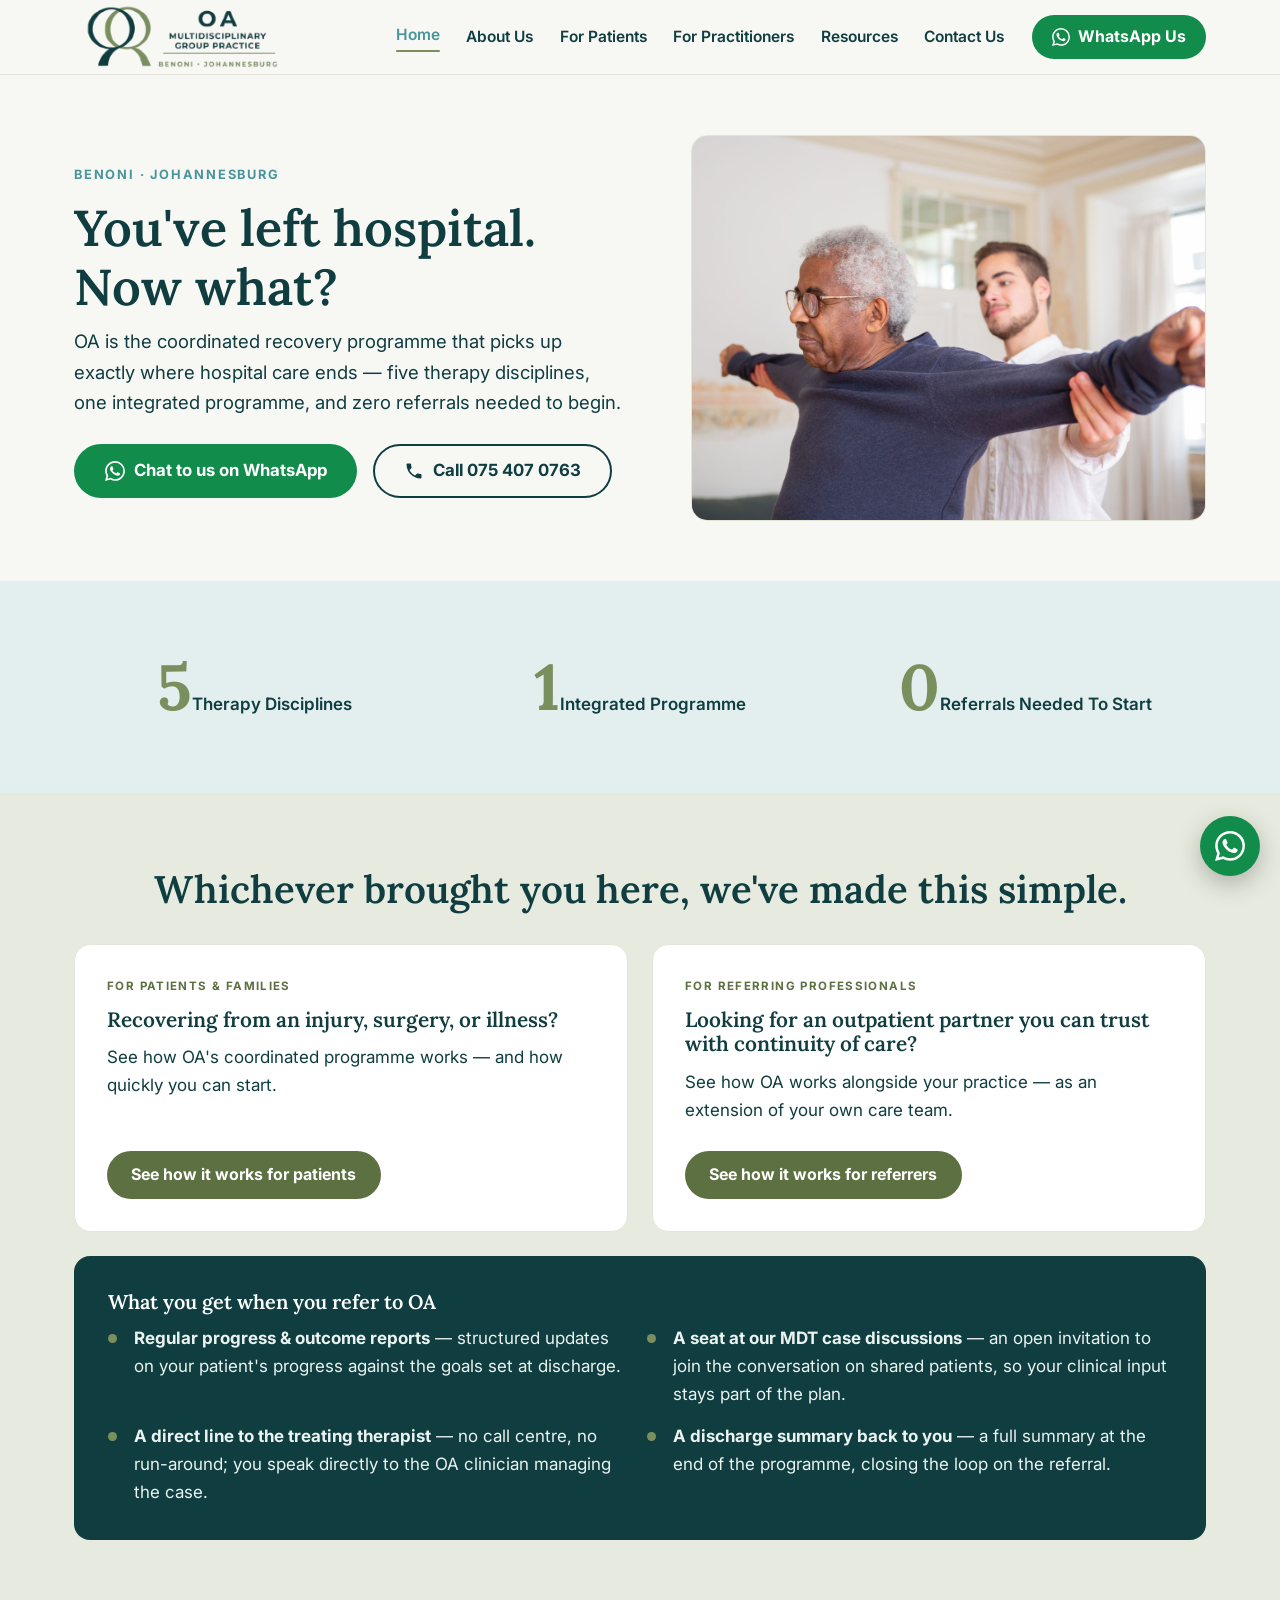
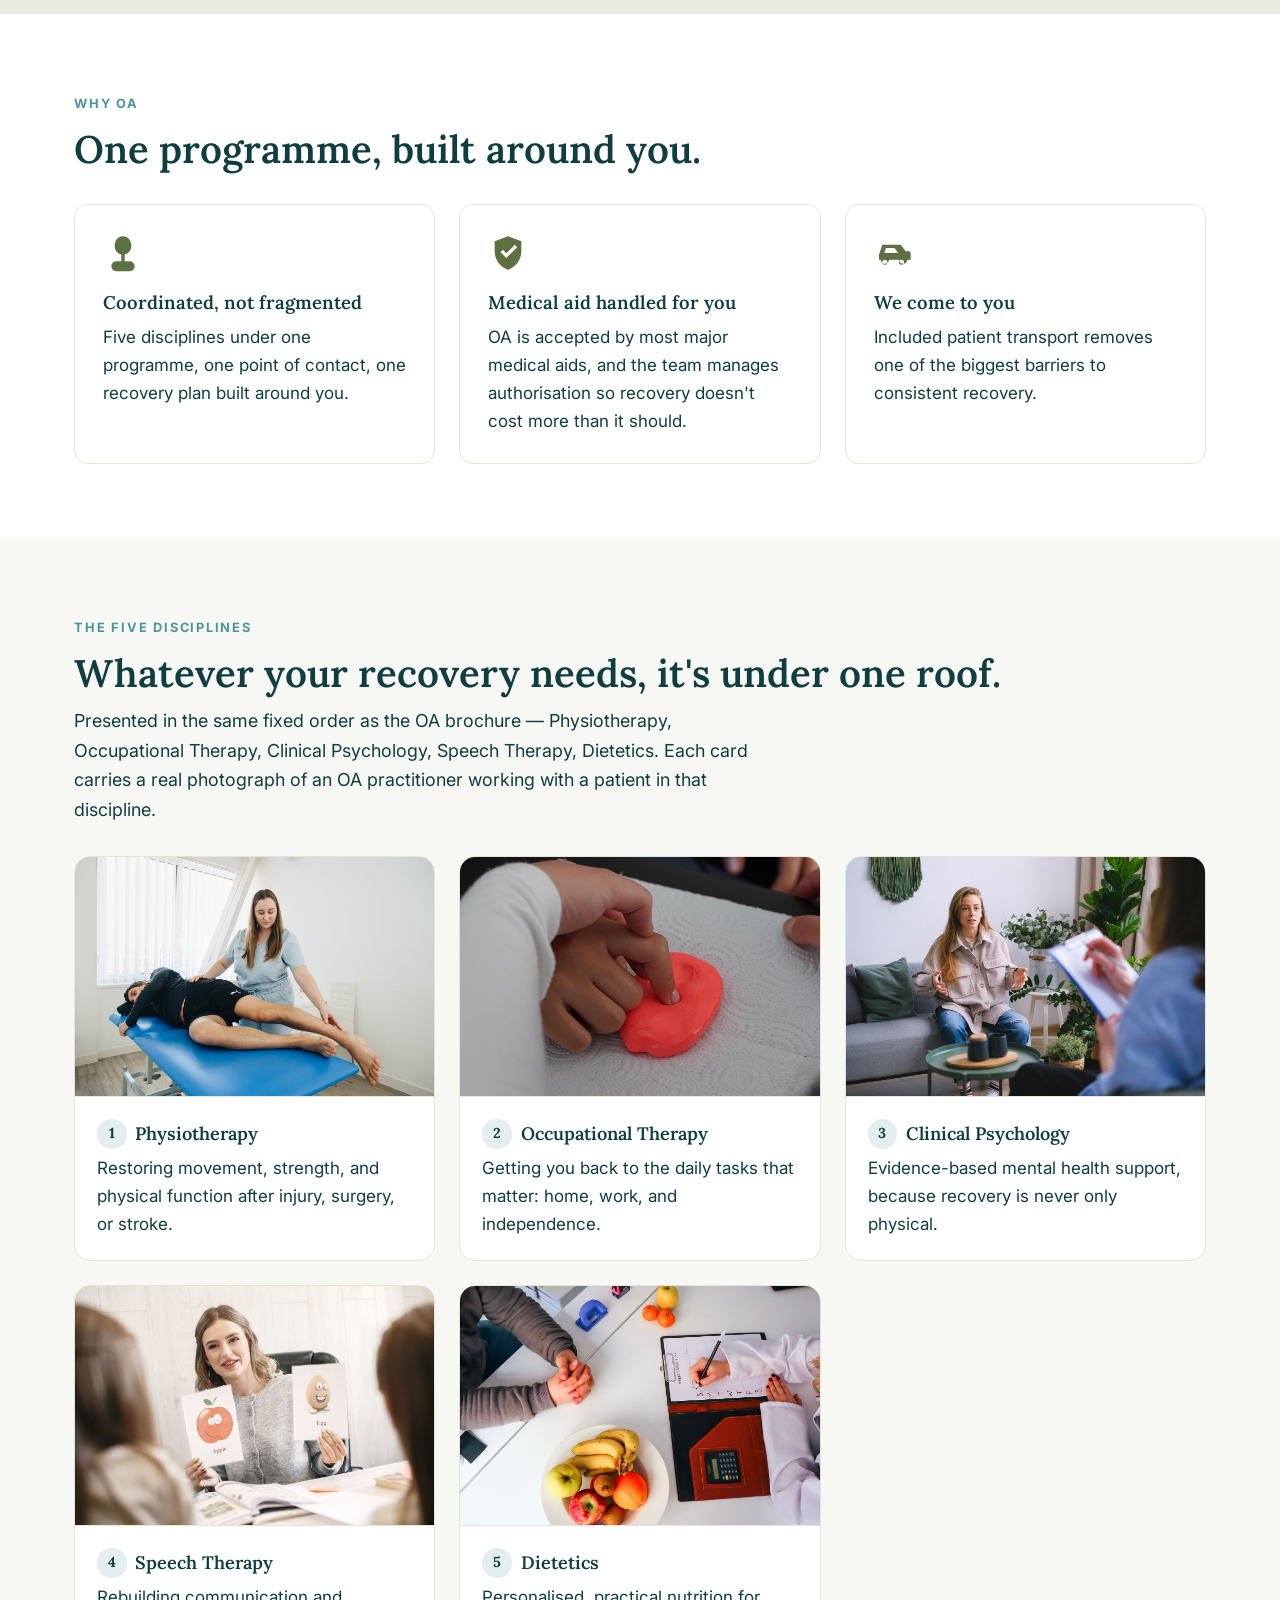
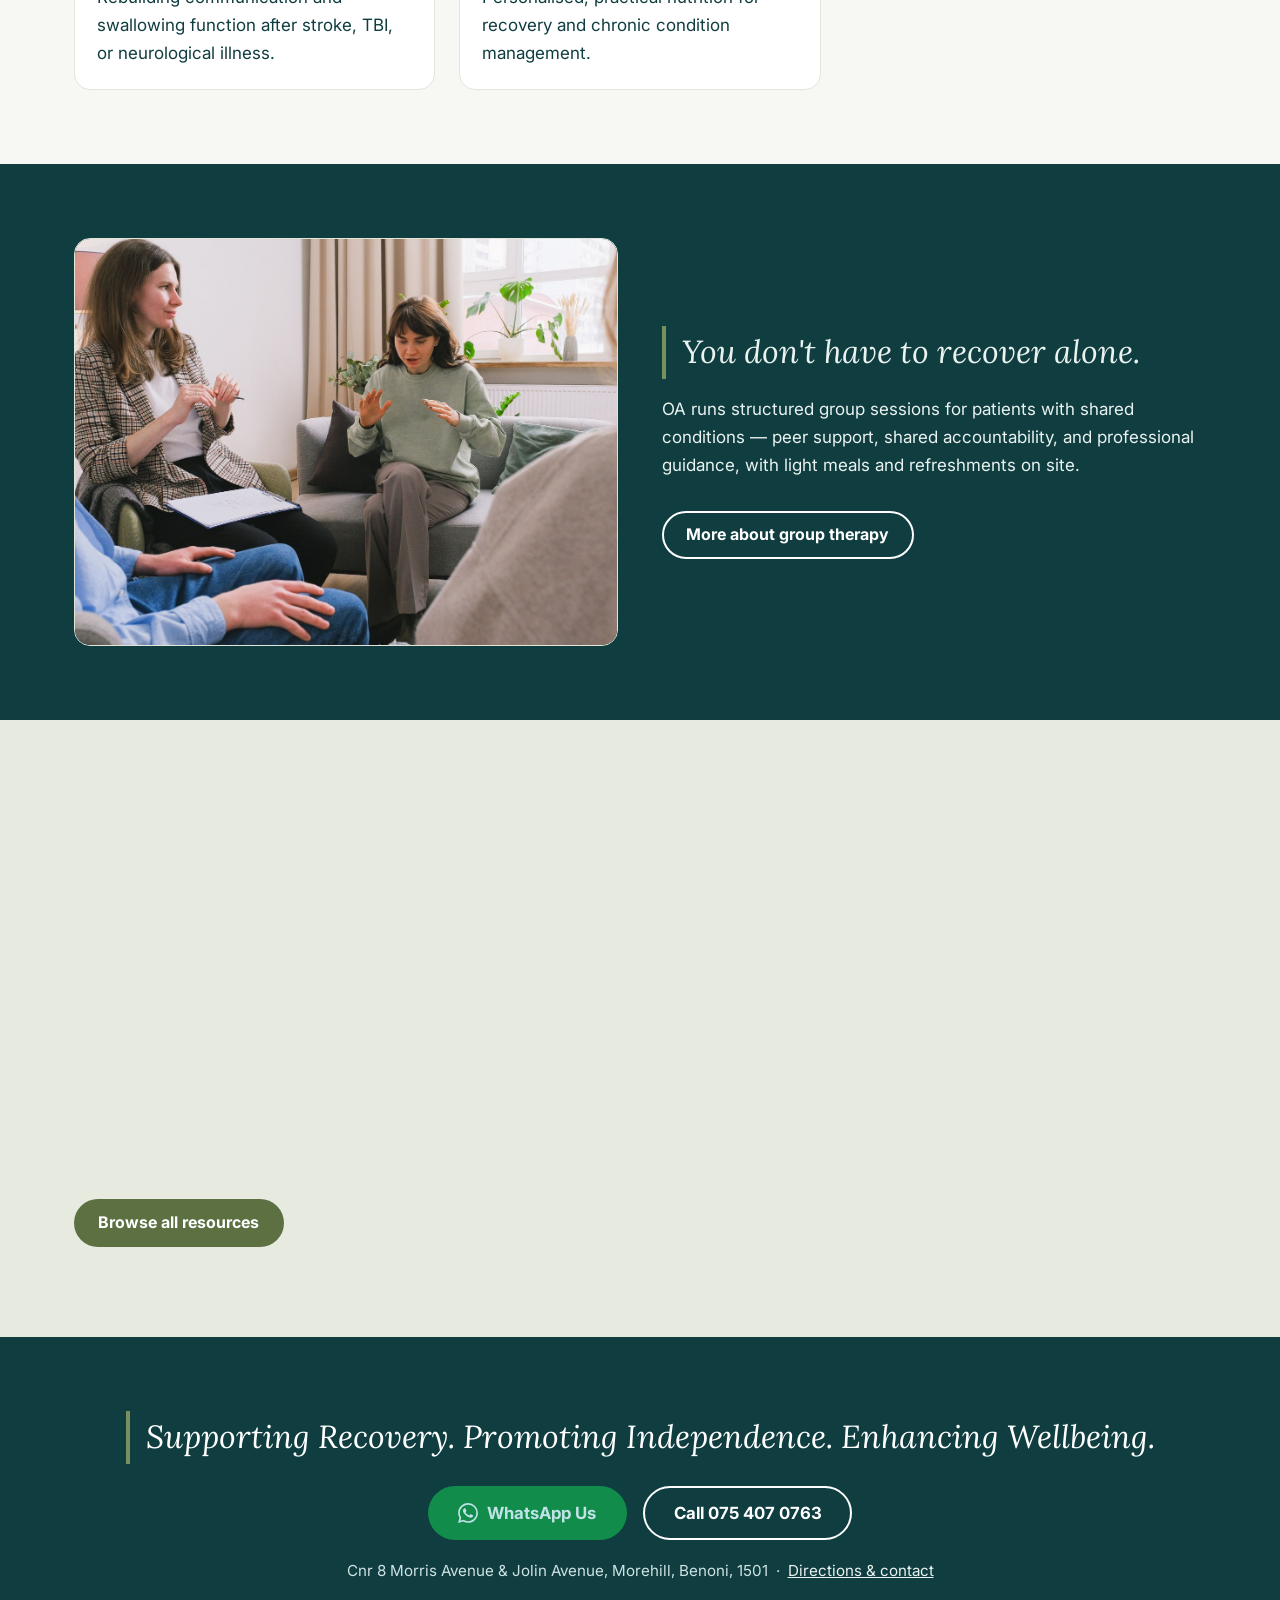
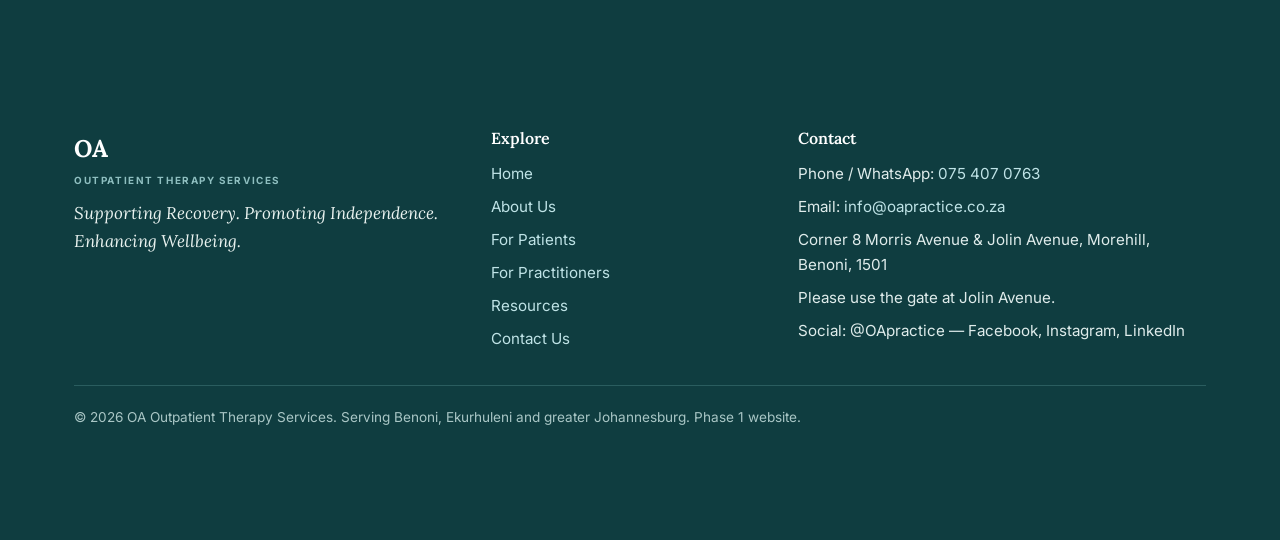
==== commit 8693ce27: "Add files via upload" ====
--- a/index.html
+++ b/index.html
@@ -1,313 +1,313 @@
-<!DOCTYPE html>
-<html lang="en">
-<head>
-<meta charset="UTF-8">
-<meta name="viewport" content="width=device-width, initial-scale=1">
-<title>Outpatient Therapy in Benoni &amp; Ekurhuleni | OA Outpatient Therapy Services</title>
-<meta name="description" content="Just left hospital? OA is one coordinated recovery programme — physiotherapy, occupational therapy, clinical psychology, speech therapy and dietetics — covered by medical aid, with transport included. No referral needed to start. Benoni, Ekurhuleni, Johannesburg.">
-<meta name="theme-color" content="#0F3D40">
-<meta property="og:title" content="OA Outpatient Therapy Services — coordinated recovery after hospital">
-<meta property="og:description" content="Five therapy disciplines, one integrated programme, zero referrals needed to begin. Benoni · Johannesburg.">
-<meta property="og:type" content="website">
-<link rel="preconnect" href="https://fonts.googleapis.com">
-<link rel="preconnect" href="https://fonts.gstatic.com" crossorigin>
-<link href="https://fonts.googleapis.com/css2?family=Inter:wght@400;500;600;700&family=Lora:ital,wght@0,500;0,600;0,700;1,500;1,600&display=swap" rel="stylesheet">
-<link rel="stylesheet" href="assets/css/styles.css">
-<script type="application/ld+json">
-{
-  "@context": "https://schema.org",
-  "@type": "MedicalBusiness",
-  "name": "OA Outpatient Therapy Services",
-  "description": "Coordinated outpatient recovery programme across physiotherapy, occupational therapy, clinical psychology, speech therapy and dietetics. Medical aid accepted; patient transport included.",
-  "telephone": "+27813582781",
-  "email": "info@oatherapy.co.za",
-  "slogan": "Supporting Recovery. Promoting Independence. Enhancing Wellbeing.",
-  "address": {
-    "@type": "PostalAddress",
-    "streetAddress": "Corner 8 Morris Avenue and Jolin Avenue, Morehill",
-    "addressLocality": "Benoni",
-    "addressRegion": "Gauteng",
-    "postalCode": "1501",
-    "addressCountry": "ZA"
-  },
-  "areaServed": ["Benoni", "Ekurhuleni", "Johannesburg", "Gauteng"],
-  "medicalSpecialty": ["Physiotherapy", "Occupational Therapy", "Clinical Psychology", "Speech Therapy", "Dietetics"]
-}
-</script>
-</head>
-<body data-wa-msg="Hi, I'd like to know more about OA's programme.">
-
-<a class="skip" href="#main">Skip to content</a>
-
-<header class="site-header">
-  <div class="container header-inner">
-    <a class="brand" href="index.html" aria-label="OA Outpatient Therapy Services — home">
-      <img class="brand-logo" src="assets/img/logo.png" width="480" height="480"
-           alt="OA Outpatient Therapy Services">
-    </a>
-    <nav id="primary-nav" class="nav" aria-label="Primary">
-      <a class="navlink active" href="index.html">Home</a>
-      <a class="navlink" href="about.html">About Us</a>
-      <a class="navlink" href="services-patients.html">For Patients</a>
-      <a class="navlink" href="services-practitioners.html">For Practitioners</a>
-      <a class="navlink" href="resources.html">Resources</a>
-      <a class="navlink" href="contact.html">Contact Us</a>
-    </nav>
-    <a class="btn btn-wa header-wa js-wa" href="https://wa.me/27813582781" target="_blank" rel="noopener">
-      <svg class="i-wa" viewBox="0 0 24 24" aria-hidden="true"><path fill="currentColor" d="M17.472 14.382c-.297-.149-1.758-.867-2.03-.967-.273-.099-.471-.148-.67.15-.197.297-.767.966-.94 1.164-.173.199-.347.223-.644.075-.297-.15-1.255-.463-2.39-1.475-.883-.788-1.48-1.761-1.653-2.059-.173-.297-.018-.458.13-.606.134-.133.298-.347.446-.52.149-.174.198-.298.298-.497.099-.198.05-.371-.025-.52-.075-.149-.669-1.612-.916-2.207-.242-.579-.487-.5-.669-.51l-.57-.01c-.198 0-.52.074-.792.372-.272.297-1.04 1.016-1.04 2.479 0 1.462 1.065 2.875 1.213 3.074.149.198 2.096 3.2 5.077 4.487.71.306 1.263.489 1.694.625.712.227 1.36.195 1.872.118.571-.085 1.758-.719 2.006-1.413.247-.694.247-1.289.173-1.413-.074-.124-.272-.198-.57-.347m-5.421 7.403h-.004a9.87 9.87 0 0 1-5.031-1.378l-.361-.214-3.741.982.998-3.648-.235-.374a9.86 9.86 0 0 1-1.51-5.26c.001-5.45 4.436-9.884 9.888-9.884 2.64 0 5.122 1.03 6.988 2.898a9.825 9.825 0 0 1 2.893 6.994c-.003 5.45-4.437 9.884-9.885 9.884m8.413-18.297A11.815 11.815 0 0 0 12.05 0C5.495 0 .16 5.335.157 11.892c0 2.096.547 4.142 1.588 5.945L.057 24l6.305-1.654a11.882 11.882 0 0 0 5.683 1.448h.005c6.554 0 11.89-5.335 11.893-11.893a11.821 11.821 0 0 0-3.48-8.413Z"/></svg>
-      <span class="wa-label">WhatsApp Us</span>
-    </a>
-    <button class="nav-toggle" type="button" aria-label="Open menu" aria-expanded="false" aria-controls="primary-nav">
-      <span></span><span></span><span></span>
-    </button>
-  </div>
-</header>
-
-<main id="main">
-
-  <!-- HERO -->
-  <section class="hero bg-offwhite">
-    <div class="container hero-grid">
-      <div class="reveal">
-        <span class="eyebrow">Benoni · Johannesburg</span>
-        <h1>You've left hospital. Now what?</h1>
-        <p class="subhead">OA is the coordinated recovery programme that picks up exactly where hospital care ends — five therapy disciplines, one integrated programme, and zero referrals needed to begin.</p>
-        <div class="hero-ctas">
-          <a class="btn btn-wa btn-lg js-wa" href="https://wa.me/27813582781" target="_blank" rel="noopener">
-            <svg viewBox="0 0 24 24" aria-hidden="true"><path fill="currentColor" d="M17.472 14.382c-.297-.149-1.758-.867-2.03-.967-.273-.099-.471-.148-.67.15-.197.297-.767.966-.94 1.164-.173.199-.347.223-.644.075-.297-.15-1.255-.463-2.39-1.475-.883-.788-1.48-1.761-1.653-2.059-.173-.297-.018-.458.13-.606.134-.133.298-.347.446-.52.149-.174.198-.298.298-.497.099-.198.05-.371-.025-.52-.075-.149-.669-1.612-.916-2.207-.242-.579-.487-.5-.669-.51l-.57-.01c-.198 0-.52.074-.792.372-.272.297-1.04 1.016-1.04 2.479 0 1.462 1.065 2.875 1.213 3.074.149.198 2.096 3.2 5.077 4.487.71.306 1.263.489 1.694.625.712.227 1.36.195 1.872.118.571-.085 1.758-.719 2.006-1.413.247-.694.247-1.289.173-1.413-.074-.124-.272-.198-.57-.347m-5.421 7.403h-.004a9.87 9.87 0 0 1-5.031-1.378l-.361-.214-3.741.982.998-3.648-.235-.374a9.86 9.86 0 0 1-1.51-5.26c.001-5.45 4.436-9.884 9.888-9.884 2.64 0 5.122 1.03 6.988 2.898a9.825 9.825 0 0 1 2.893 6.994c-.003 5.45-4.437 9.884-9.885 9.884m8.413-18.297A11.815 11.815 0 0 0 12.05 0C5.495 0 .16 5.335.157 11.892c0 2.096.547 4.142 1.588 5.945L.057 24l6.305-1.654a11.882 11.882 0 0 0 5.683 1.448h.005c6.554 0 11.89-5.335 11.893-11.893a11.821 11.821 0 0 0-3.48-8.413Z"/></svg>
-            Chat to us on WhatsApp
-          </a>
-          <a class="btn btn-outline btn-lg" href="tel:+27813582781">
-            <svg viewBox="0 0 24 24" aria-hidden="true"><path fill="currentColor" d="M6.62 10.79c1.44 2.83 3.76 5.14 6.59 6.59l2.2-2.2c.27-.27.67-.36 1.02-.24 1.12.37 2.33.57 3.57.57.55 0 1 .45 1 1V20c0 .55-.45 1-1 1-9.39 0-17-7.61-17-17 0-.55.45-1 1-1h3.5c.55 0 1 .45 1 1 0 1.25.2 2.45.57 3.57.11.35.03.74-.25 1.02l-2.2 2.2z"/></svg>
-            Call 081 358 2781
-          </a>
-        </div>
-      </div>
-      <div class="reveal">
-        <figure class="photo">
-          <img src="assets/img/hero-home.jpg" alt="A support worker helping an older man through a gentle seated arm exercise at home" loading="eager" width="1400" height="933">
-        </figure>
-      </div>
-    </div>
-  </section>
-
-  <!-- STAT STRIP -->
-  <section class="stats bg-teal-tint">
-    <div class="container">
-      <div class="stats-grid reveal">
-        <div class="stat"><span class="num" data-count="5">5</span><span class="label">Therapy Disciplines</span></div>
-        <div class="stat"><span class="num" data-count="1">1</span><span class="label">Integrated Programme</span></div>
-        <div class="stat"><span class="num" data-count="0">0</span><span class="label">Referrals Needed To Start</span></div>
-      </div>
-    </div>
-  </section>
-
-  <!-- DUAL-PATH DECISION -->
-  <section class="dualpath bg-olive-tint">
-    <div class="container">
-      <div class="reveal center">
-        <h2 class="section-title">Whichever brought you here, we've made this simple.</h2>
-      </div>
-      <div class="cards-2 mt-2">
-        <div class="path-card reveal">
-          <span class="kicker">For Patients &amp; Families</span>
-          <h3>Recovering from an injury, surgery, or illness?</h3>
-          <p>See how OA's coordinated programme works — and how quickly you can start.</p>
-          <a class="btn btn-primary" href="services-patients.html">See how it works for patients</a>
-        </div>
-        <div class="path-card reveal">
-          <span class="kicker">For Referring Professionals</span>
-          <h3>Looking for an outpatient partner you can trust with continuity of care?</h3>
-          <p>See how OA works alongside your practice — as an extension of your own care team.</p>
-          <a class="btn btn-primary" href="services-practitioners.html">See how it works for referrers</a>
-        </div>
-      </div>
-
-      <div class="refer-panel reveal">
-        <h3>What you get when you refer to OA</h3>
-        <ul class="list-dot">
-          <li><strong>Regular progress &amp; outcome reports</strong> — structured updates on your patient's progress against the goals set at discharge.</li>
-          <li><strong>A seat at our MDT case discussions</strong> — an open invitation to join the conversation on shared patients, so your clinical input stays part of the plan.</li>
-          <li><strong>A direct line to the treating therapist</strong> — no call centre, no run-around; you speak directly to the OA clinician managing the case.</li>
-          <li><strong>A discharge summary back to you</strong> — a full summary at the end of the programme, closing the loop on the referral.</li>
-        </ul>
-      </div>
-    </div>
-  </section>
-
-  <!-- WHY OA -->
-  <section class="bg-white">
-    <div class="container">
-      <div class="reveal">
-        <span class="eyebrow">Why OA</span>
-        <h2 class="section-title">One programme, built around you.</h2>
-      </div>
-      <div class="pillars mt-2">
-        <div class="pillar reveal">
-          <svg class="icon" viewBox="0 0 24 24" aria-hidden="true"><path fill="currentColor" d="M12 2a5 5 0 0 1 5 5v1a5 5 0 0 1-4 4.9V17h3a3 3 0 0 1 0 6H8a3 3 0 0 1 0-6h3v-4.1A5 5 0 0 1 7 8V7a5 5 0 0 1 5-5z"/></svg>
-          <h3>Coordinated, not fragmented</h3>
-          <p>Five disciplines under one programme, one point of contact, one recovery plan built around you.</p>
-        </div>
-        <div class="pillar reveal">
-          <svg class="icon" viewBox="0 0 24 24" aria-hidden="true"><path fill="currentColor" d="M12 2 4 5v6c0 5 3.4 9.7 8 11 4.6-1.3 8-6 8-11V5l-8-3zm-1 13-3.5-3.5 1.4-1.4L11 12.2l5.1-5.1 1.4 1.4L11 15z"/></svg>
-          <h3>Medical aid handled for you</h3>
-          <p>OA is accepted by most major medical aids, and the team manages authorisation so recovery doesn't cost more than it should.</p>
-        </div>
-        <div class="pillar reveal">
-          <svg class="icon" viewBox="0 0 24 24" aria-hidden="true"><path fill="currentColor" d="M3 13l2-6h11l3 4h2a1 1 0 0 1 1 1v4h-2a2.5 2.5 0 0 1-5 0H9a2.5 2.5 0 0 1-5 0H3v-4zm3.5 3A1.5 1.5 0 1 0 6.5 19 1.5 1.5 0 0 0 6.5 16zm10 0A1.5 1.5 0 1 0 16.5 19 1.5 1.5 0 0 0 16.5 16zM6.2 12h8.3l-2.2-3H7.2l-1 3z"/></svg>
-          <h3>We come to you</h3>
-          <p>Included patient transport removes one of the biggest barriers to consistent recovery.</p>
-        </div>
-      </div>
-    </div>
-  </section>
-
-  <!-- THE FIVE DISCIPLINES -->
-  <section class="bg-offwhite">
-    <div class="container">
-      <div class="reveal">
-        <span class="eyebrow">The Five Disciplines</span>
-        <h2 class="section-title">Whatever your recovery needs, it's under one roof.</h2>
-        <p class="section-intro">Presented in the same fixed order as the OA brochure — Physiotherapy, Occupational Therapy, Clinical Psychology, Speech Therapy, Dietetics. Each card carries a real photograph of an OA practitioner working with a patient in that discipline.</p>
-      </div>
-
-      <div class="disc-grid mt-2">
-        <div class="disc-card reveal">
-          <figure class="photo"><img src="assets/img/discipline-physiotherapy.jpg" alt="A physiotherapist guiding a patient through a leg movement on a treatment table" loading="lazy"></figure>
-          <div class="disc-body"><h3><span class="disc-num">1</span> Physiotherapy</h3><p>Restoring movement, strength, and physical function after injury, surgery, or stroke.</p></div>
-        </div>
-        <div class="disc-card reveal">
-          <figure class="photo"><img src="assets/img/discipline-occupational-therapy.jpg" alt="An occupational therapist working on hand function with a patient using therapy putty" loading="lazy"></figure>
-          <div class="disc-body"><h3><span class="disc-num">2</span> Occupational Therapy</h3><p>Getting you back to the daily tasks that matter: home, work, and independence.</p></div>
-        </div>
-        <div class="disc-card reveal">
-          <figure class="photo"><img src="assets/img/discipline-clinical-psychology.jpg" alt="A clinical psychologist in conversation with a client during a therapy session" loading="lazy"></figure>
-          <div class="disc-body"><h3><span class="disc-num">3</span> Clinical Psychology</h3><p>Evidence-based mental health support, because recovery is never only physical.</p></div>
-        </div>
-        <div class="disc-card reveal">
-          <figure class="photo"><img src="assets/img/discipline-speech-therapy.jpg" alt="A speech therapist using picture cards with a patient to practise language" loading="lazy"></figure>
-          <div class="disc-body"><h3><span class="disc-num">4</span> Speech Therapy</h3><p>Rebuilding communication and swallowing function after stroke, TBI, or neurological illness.</p></div>
-        </div>
-        <div class="disc-card reveal">
-          <figure class="photo"><img src="assets/img/discipline-dietetics.jpg" alt="A dietitian writing a weekly meal plan with a patient across the desk" loading="lazy"></figure>
-          <div class="disc-body"><h3><span class="disc-num">5</span> Dietetics</h3><p>Personalised, practical nutrition for recovery and chronic condition management.</p></div>
-        </div>
-      </div>
-    </div>
-  </section>
-
-  <!-- YOU DON'T HAVE TO RECOVER ALONE -->
-  <section class="group bg-teal-dark">
-    <div class="container split-grid">
-      <div class="reveal">
-        <figure class="photo">
-          <img src="assets/img/group-therapy.jpg" alt="A facilitated group session with several people talking together in a bright room" loading="lazy">
-        </figure>
-      </div>
-      <div class="reveal">
-        <p class="pullquote-lg">You don't have to recover alone.</p>
-        <p>OA runs structured group sessions for patients with shared conditions — peer support, shared accountability, and professional guidance, with light meals and refreshments on site.</p>
-        <a class="btn btn-outline mt-1" href="services-patients.html#group">More about group therapy</a>
-      </div>
-    </div>
-  </section>
-
-  <!-- RESOURCES TEASER -->
-  <section class="bg-olive-tint">
-    <div class="container">
-      <div class="reveal">
-        <span class="eyebrow">Resources</span>
-        <h2 class="section-title">New to recovery, or new to referring? Start here.</h2>
-      </div>
-      <div class="cards-3 mt-2">
-        <a class="path-card reveal" href="resources.html#patients" style="text-decoration:none;color:inherit;">
-          <span class="kicker">For Patients</span>
-          <h3>What to expect at your first OA assessment</h3>
-          <p>Who you'll meet, what to bring, and how goals are set for your recovery.</p>
-        </a>
-        <a class="path-card reveal" href="resources.html#professionals" style="text-decoration:none;color:inherit;">
-          <span class="kicker">For Professionals</span>
-          <h3>The OA referral pathway, explained</h3>
-          <p>How OA fits the acute &rarr; rehab &rarr; outpatient continuum, and how to start a referral.</p>
-        </a>
-        <a class="path-card reveal" href="resources.html#patients" style="text-decoration:none;color:inherit;">
-          <span class="kicker">For Patients</span>
-          <h3>Medical aid &amp; OA: authorisation, cover and costs</h3>
-          <p>What's covered, how OA handles the paperwork, and options if you're not yet covered.</p>
-        </a>
-      </div>
-      <p class="mt-2"><a class="btn btn-primary" href="resources.html">Browse all resources</a></p>
-    </div>
-  </section>
-
-  <!-- CLOSING CTA BAND -->
-  <section class="cta-band bg-teal-dark">
-    <div class="container">
-      <p class="tagline reveal">Supporting Recovery. Promoting Independence. Enhancing Wellbeing.</p>
-      <div class="band-actions reveal">
-        <a class="btn btn-wa btn-lg js-wa" href="https://wa.me/27813582781" target="_blank" rel="noopener">
-          <svg viewBox="0 0 24 24" aria-hidden="true"><path fill="currentColor" d="M17.472 14.382c-.297-.149-1.758-.867-2.03-.967-.273-.099-.471-.148-.67.15-.197.297-.767.966-.94 1.164-.173.199-.347.223-.644.075-.297-.15-1.255-.463-2.39-1.475-.883-.788-1.48-1.761-1.653-2.059-.173-.297-.018-.458.13-.606.134-.133.298-.347.446-.52.149-.174.198-.298.298-.497.099-.198.05-.371-.025-.52-.075-.149-.669-1.612-.916-2.207-.242-.579-.487-.5-.669-.51l-.57-.01c-.198 0-.52.074-.792.372-.272.297-1.04 1.016-1.04 2.479 0 1.462 1.065 2.875 1.213 3.074.149.198 2.096 3.2 5.077 4.487.71.306 1.263.489 1.694.625.712.227 1.36.195 1.872.118.571-.085 1.758-.719 2.006-1.413.247-.694.247-1.289.173-1.413-.074-.124-.272-.198-.57-.347m-5.421 7.403h-.004a9.87 9.87 0 0 1-5.031-1.378l-.361-.214-3.741.982.998-3.648-.235-.374a9.86 9.86 0 0 1-1.51-5.26c.001-5.45 4.436-9.884 9.888-9.884 2.64 0 5.122 1.03 6.988 2.898a9.825 9.825 0 0 1 2.893 6.994c-.003 5.45-4.437 9.884-9.885 9.884m8.413-18.297A11.815 11.815 0 0 0 12.05 0C5.495 0 .16 5.335.157 11.892c0 2.096.547 4.142 1.588 5.945L.057 24l6.305-1.654a11.882 11.882 0 0 0 5.683 1.448h.005c6.554 0 11.89-5.335 11.893-11.893a11.821 11.821 0 0 0-3.48-8.413Z"/></svg>
-          WhatsApp Us
-        </a>
-        <a class="btn btn-outline btn-lg" href="tel:+27813582781">Call 081 358 2781</a>
-      </div>
-      <p class="addr reveal">Cnr 8 Morris Avenue &amp; Jolin Avenue, Morehill, Benoni, 1501 &nbsp;·&nbsp; <a href="contact.html">Directions &amp; contact</a></p>
-    </div>
-  </section>
-
-</main>
-
-<footer class="site-footer">
-  <div class="container">
-    <div class="footer-grid">
-      <div class="footer-brand">
-        <span class="brand-mark">OA</span>
-        <span class="brand-sub">Outpatient Therapy Services</span>
-        <p class="footer-tagline">Supporting Recovery. Promoting Independence. Enhancing Wellbeing.</p>
-      </div>
-      <nav aria-label="Footer">
-        <h3 class="foot-h">Explore</h3>
-        <ul class="foot-links">
-          <li><a href="index.html">Home</a></li>
-          <li><a href="about.html">About Us</a></li>
-          <li><a href="services-patients.html">For Patients</a></li>
-          <li><a href="services-practitioners.html">For Practitioners</a></li>
-          <li><a href="resources.html">Resources</a></li>
-          <li><a href="contact.html">Contact Us</a></li>
-        </ul>
-      </nav>
-      <div>
-        <h3 class="foot-h">Contact</h3>
-        <ul class="foot-links">
-          <li>Phone / WhatsApp: <a href="tel:+27813582781">081 358 2781</a></li>
-          <li>Email: <a href="mailto:info@oatherapy.co.za">info@oatherapy.co.za</a></li>
-          <li>Corner 8 Morris Avenue &amp; Jolin Avenue, Morehill, Benoni, 1501</li>
-          <li>Please use the gate at Jolin Avenue.</li>
-          <li>Social: @oatherapy — Facebook, Instagram, LinkedIn</li>
-        </ul>
-      </div>
-    </div>
-    <div class="footer-bottom">
-      <p>&copy; 2026 OA Outpatient Therapy Services. Serving Benoni, Ekurhuleni and greater Johannesburg. Phase 1 website.</p>
-    </div>
-  </div>
-</footer>
-
-<a class="wa-fab js-wa" href="https://wa.me/27813582781" target="_blank" rel="noopener" aria-label="Chat to OA on WhatsApp">
-  <svg viewBox="0 0 24 24" aria-hidden="true"><path fill="currentColor" d="M17.472 14.382c-.297-.149-1.758-.867-2.03-.967-.273-.099-.471-.148-.67.15-.197.297-.767.966-.94 1.164-.173.199-.347.223-.644.075-.297-.15-1.255-.463-2.39-1.475-.883-.788-1.48-1.761-1.653-2.059-.173-.297-.018-.458.13-.606.134-.133.298-.347.446-.52.149-.174.198-.298.298-.497.099-.198.05-.371-.025-.52-.075-.149-.669-1.612-.916-2.207-.242-.579-.487-.5-.669-.51l-.57-.01c-.198 0-.52.074-.792.372-.272.297-1.04 1.016-1.04 2.479 0 1.462 1.065 2.875 1.213 3.074.149.198 2.096 3.2 5.077 4.487.71.306 1.263.489 1.694.625.712.227 1.36.195 1.872.118.571-.085 1.758-.719 2.006-1.413.247-.694.247-1.289.173-1.413-.074-.124-.272-.198-.57-.347m-5.421 7.403h-.004a9.87 9.87 0 0 1-5.031-1.378l-.361-.214-3.741.982.998-3.648-.235-.374a9.86 9.86 0 0 1-1.51-5.26c.001-5.45 4.436-9.884 9.888-9.884 2.64 0 5.122 1.03 6.988 2.898a9.825 9.825 0 0 1 2.893 6.994c-.003 5.45-4.437 9.884-9.885 9.884m8.413-18.297A11.815 11.815 0 0 0 12.05 0C5.495 0 .16 5.335.157 11.892c0 2.096.547 4.142 1.588 5.945L.057 24l6.305-1.654a11.882 11.882 0 0 0 5.683 1.448h.005c6.554 0 11.89-5.335 11.893-11.893a11.821 11.821 0 0 0-3.48-8.413Z"/></svg>
-</a>
-
-<div class="mobile-bar">
-  <a class="m-wa js-wa" href="https://wa.me/27813582781" target="_blank" rel="noopener">
-    <svg viewBox="0 0 24 24" aria-hidden="true"><path fill="currentColor" d="M17.472 14.382c-.297-.149-1.758-.867-2.03-.967-.273-.099-.471-.148-.67.15-.197.297-.767.966-.94 1.164-.173.199-.347.223-.644.075-.297-.15-1.255-.463-2.39-1.475-.883-.788-1.48-1.761-1.653-2.059-.173-.297-.018-.458.13-.606.134-.133.298-.347.446-.52.149-.174.198-.298.298-.497.099-.198.05-.371-.025-.52-.075-.149-.669-1.612-.916-2.207-.242-.579-.487-.5-.669-.51l-.57-.01c-.198 0-.52.074-.792.372-.272.297-1.04 1.016-1.04 2.479 0 1.462 1.065 2.875 1.213 3.074.149.198 2.096 3.2 5.077 4.487.71.306 1.263.489 1.694.625.712.227 1.36.195 1.872.118.571-.085 1.758-.719 2.006-1.413.247-.694.247-1.289.173-1.413-.074-.124-.272-.198-.57-.347m-5.421 7.403h-.004a9.87 9.87 0 0 1-5.031-1.378l-.361-.214-3.741.982.998-3.648-.235-.374a9.86 9.86 0 0 1-1.51-5.26c.001-5.45 4.436-9.884 9.888-9.884 2.64 0 5.122 1.03 6.988 2.898a9.825 9.825 0 0 1 2.893 6.994c-.003 5.45-4.437 9.884-9.885 9.884m8.413-18.297A11.815 11.815 0 0 0 12.05 0C5.495 0 .16 5.335.157 11.892c0 2.096.547 4.142 1.588 5.945L.057 24l6.305-1.654a11.882 11.882 0 0 0 5.683 1.448h.005c6.554 0 11.89-5.335 11.893-11.893a11.821 11.821 0 0 0-3.48-8.413Z"/></svg>
-    WhatsApp
-  </a>
-  <a class="m-call" href="tel:+27813582781">
-    <svg viewBox="0 0 24 24" aria-hidden="true"><path fill="currentColor" d="M6.62 10.79c1.44 2.83 3.76 5.14 6.59 6.59l2.2-2.2c.27-.27.67-.36 1.02-.24 1.12.37 2.33.57 3.57.57.55 0 1 .45 1 1V20c0 .55-.45 1-1 1-9.39 0-17-7.61-17-17 0-.55.45-1 1-1h3.5c.55 0 1 .45 1 1 0 1.25.2 2.45.57 3.57.11.35.03.74-.25 1.02l-2.2 2.2z"/></svg>
-    Call
-  </a>
-</div>
-
-<script src="assets/js/main.js"></script>
-</body>
-</html>
+<!DOCTYPE html>
+<html lang="en">
+<head>
+<meta charset="UTF-8">
+<meta name="viewport" content="width=device-width, initial-scale=1">
+<title>Outpatient Therapy in Benoni &amp; Ekurhuleni | OA Outpatient Therapy Services</title>
+<meta name="description" content="Just left hospital? OA is one coordinated recovery programme — physiotherapy, occupational therapy, clinical psychology, speech therapy and dietetics — covered by medical aid, with transport included. No referral needed to start. Benoni, Ekurhuleni, Johannesburg.">
+<meta name="theme-color" content="#0F3D40">
+<meta property="og:title" content="OA Outpatient Therapy Services — coordinated recovery after hospital">
+<meta property="og:description" content="Five therapy disciplines, one integrated programme, zero referrals needed to begin. Benoni · Johannesburg.">
+<meta property="og:type" content="website">
+<link rel="preconnect" href="https://fonts.googleapis.com">
+<link rel="preconnect" href="https://fonts.gstatic.com" crossorigin>
+<link href="https://fonts.googleapis.com/css2?family=Inter:wght@400;500;600;700&family=Lora:ital,wght@0,500;0,600;0,700;1,500;1,600&display=swap" rel="stylesheet">
+<link rel="stylesheet" href="assets/css/styles.css">
+<script type="application/ld+json">
+{
+  "@context": "https://schema.org",
+  "@type": "MedicalBusiness",
+  "name": "OA Outpatient Therapy Services",
+  "description": "Coordinated outpatient recovery programme across physiotherapy, occupational therapy, clinical psychology, speech therapy and dietetics. Medical aid accepted; patient transport included.",
+  "telephone": "+27754070763",
+  "email": "info@oapractice.co.za",
+  "slogan": "Supporting Recovery. Promoting Independence. Enhancing Wellbeing.",
+  "address": {
+    "@type": "PostalAddress",
+    "streetAddress": "Corner 8 Morris Avenue and Jolin Avenue, Morehill",
+    "addressLocality": "Benoni",
+    "addressRegion": "Gauteng",
+    "postalCode": "1501",
+    "addressCountry": "ZA"
+  },
+  "areaServed": ["Benoni", "Ekurhuleni", "Johannesburg", "Gauteng"],
+  "medicalSpecialty": ["Physiotherapy", "Occupational Therapy", "Clinical Psychology", "Speech Therapy", "Dietetics"]
+}
+</script>
+</head>
+<body data-wa-msg="Hi, I'd like to know more about OA's programme.">
+
+<a class="skip" href="#main">Skip to content</a>
+
+<header class="site-header">
+  <div class="container header-inner">
+    <a class="brand" href="index.html" aria-label="OA Outpatient Therapy Services — home">
+      <img class="brand-logo" src="assets/img/logo.png" width="480" height="480"
+           alt="OA Outpatient Therapy Services">
+    </a>
+    <nav id="primary-nav" class="nav" aria-label="Primary">
+      <a class="navlink active" href="index.html">Home</a>
+      <a class="navlink" href="about.html">About Us</a>
+      <a class="navlink" href="services-patients.html">For Patients</a>
+      <a class="navlink" href="services-practitioners.html">For Practitioners</a>
+      <a class="navlink" href="resources.html">Resources</a>
+      <a class="navlink" href="contact.html">Contact Us</a>
+    </nav>
+    <a class="btn btn-wa header-wa js-wa" href="https://wa.me/27754070763" target="_blank" rel="noopener">
+      <svg class="i-wa" viewBox="0 0 24 24" aria-hidden="true"><path fill="currentColor" d="M17.472 14.382c-.297-.149-1.758-.867-2.03-.967-.273-.099-.471-.148-.67.15-.197.297-.767.966-.94 1.164-.173.199-.347.223-.644.075-.297-.15-1.255-.463-2.39-1.475-.883-.788-1.48-1.761-1.653-2.059-.173-.297-.018-.458.13-.606.134-.133.298-.347.446-.52.149-.174.198-.298.298-.497.099-.198.05-.371-.025-.52-.075-.149-.669-1.612-.916-2.207-.242-.579-.487-.5-.669-.51l-.57-.01c-.198 0-.52.074-.792.372-.272.297-1.04 1.016-1.04 2.479 0 1.462 1.065 2.875 1.213 3.074.149.198 2.096 3.2 5.077 4.487.71.306 1.263.489 1.694.625.712.227 1.36.195 1.872.118.571-.085 1.758-.719 2.006-1.413.247-.694.247-1.289.173-1.413-.074-.124-.272-.198-.57-.347m-5.421 7.403h-.004a9.87 9.87 0 0 1-5.031-1.378l-.361-.214-3.741.982.998-3.648-.235-.374a9.86 9.86 0 0 1-1.51-5.26c.001-5.45 4.436-9.884 9.888-9.884 2.64 0 5.122 1.03 6.988 2.898a9.825 9.825 0 0 1 2.893 6.994c-.003 5.45-4.437 9.884-9.885 9.884m8.413-18.297A11.815 11.815 0 0 0 12.05 0C5.495 0 .16 5.335.157 11.892c0 2.096.547 4.142 1.588 5.945L.057 24l6.305-1.654a11.882 11.882 0 0 0 5.683 1.448h.005c6.554 0 11.89-5.335 11.893-11.893a11.821 11.821 0 0 0-3.48-8.413Z"/></svg>
+      <span class="wa-label">WhatsApp Us</span>
+    </a>
+    <button class="nav-toggle" type="button" aria-label="Open menu" aria-expanded="false" aria-controls="primary-nav">
+      <span></span><span></span><span></span>
+    </button>
+  </div>
+</header>
+
+<main id="main">
+
+  <!-- HERO -->
+  <section class="hero bg-offwhite">
+    <div class="container hero-grid">
+      <div class="reveal">
+        <span class="eyebrow">Benoni · Johannesburg</span>
+        <h1>You've left hospital. Now what?</h1>
+        <p class="subhead">OA is the coordinated recovery programme that picks up exactly where hospital care ends — five therapy disciplines, one integrated programme, and zero referrals needed to begin.</p>
+        <div class="hero-ctas">
+          <a class="btn btn-wa btn-lg js-wa" href="https://wa.me/27754070763" target="_blank" rel="noopener">
+            <svg viewBox="0 0 24 24" aria-hidden="true"><path fill="currentColor" d="M17.472 14.382c-.297-.149-1.758-.867-2.03-.967-.273-.099-.471-.148-.67.15-.197.297-.767.966-.94 1.164-.173.199-.347.223-.644.075-.297-.15-1.255-.463-2.39-1.475-.883-.788-1.48-1.761-1.653-2.059-.173-.297-.018-.458.13-.606.134-.133.298-.347.446-.52.149-.174.198-.298.298-.497.099-.198.05-.371-.025-.52-.075-.149-.669-1.612-.916-2.207-.242-.579-.487-.5-.669-.51l-.57-.01c-.198 0-.52.074-.792.372-.272.297-1.04 1.016-1.04 2.479 0 1.462 1.065 2.875 1.213 3.074.149.198 2.096 3.2 5.077 4.487.71.306 1.263.489 1.694.625.712.227 1.36.195 1.872.118.571-.085 1.758-.719 2.006-1.413.247-.694.247-1.289.173-1.413-.074-.124-.272-.198-.57-.347m-5.421 7.403h-.004a9.87 9.87 0 0 1-5.031-1.378l-.361-.214-3.741.982.998-3.648-.235-.374a9.86 9.86 0 0 1-1.51-5.26c.001-5.45 4.436-9.884 9.888-9.884 2.64 0 5.122 1.03 6.988 2.898a9.825 9.825 0 0 1 2.893 6.994c-.003 5.45-4.437 9.884-9.885 9.884m8.413-18.297A11.815 11.815 0 0 0 12.05 0C5.495 0 .16 5.335.157 11.892c0 2.096.547 4.142 1.588 5.945L.057 24l6.305-1.654a11.882 11.882 0 0 0 5.683 1.448h.005c6.554 0 11.89-5.335 11.893-11.893a11.821 11.821 0 0 0-3.48-8.413Z"/></svg>
+            Chat to us on WhatsApp
+          </a>
+          <a class="btn btn-outline btn-lg" href="tel:+27754070763">
+            <svg viewBox="0 0 24 24" aria-hidden="true"><path fill="currentColor" d="M6.62 10.79c1.44 2.83 3.76 5.14 6.59 6.59l2.2-2.2c.27-.27.67-.36 1.02-.24 1.12.37 2.33.57 3.57.57.55 0 1 .45 1 1V20c0 .55-.45 1-1 1-9.39 0-17-7.61-17-17 0-.55.45-1 1-1h3.5c.55 0 1 .45 1 1 0 1.25.2 2.45.57 3.57.11.35.03.74-.25 1.02l-2.2 2.2z"/></svg>
+            Call 075 407 0763
+          </a>
+        </div>
+      </div>
+      <div class="reveal">
+        <figure class="photo">
+          <img src="assets/img/hero-home.jpg" alt="A support worker helping an older man through a gentle seated arm exercise at home" loading="eager" width="1400" height="933">
+        </figure>
+      </div>
+    </div>
+  </section>
+
+  <!-- STAT STRIP -->
+  <section class="stats bg-teal-tint">
+    <div class="container">
+      <div class="stats-grid reveal">
+        <div class="stat"><span class="num" data-count="5">5</span><span class="label">Therapy Disciplines</span></div>
+        <div class="stat"><span class="num" data-count="1">1</span><span class="label">Integrated Programme</span></div>
+        <div class="stat"><span class="num" data-count="0">0</span><span class="label">Referrals Needed To Start</span></div>
+      </div>
+    </div>
+  </section>
+
+  <!-- DUAL-PATH DECISION -->
+  <section class="dualpath bg-olive-tint">
+    <div class="container">
+      <div class="reveal center">
+        <h2 class="section-title">Whichever brought you here, we've made this simple.</h2>
+      </div>
+      <div class="cards-2 mt-2">
+        <div class="path-card reveal">
+          <span class="kicker">For Patients &amp; Families</span>
+          <h3>Recovering from an injury, surgery, or illness?</h3>
+          <p>See how OA's coordinated programme works — and how quickly you can start.</p>
+          <a class="btn btn-primary" href="services-patients.html">See how it works for patients</a>
+        </div>
+        <div class="path-card reveal">
+          <span class="kicker">For Referring Professionals</span>
+          <h3>Looking for an outpatient partner you can trust with continuity of care?</h3>
+          <p>See how OA works alongside your practice — as an extension of your own care team.</p>
+          <a class="btn btn-primary" href="services-practitioners.html">See how it works for referrers</a>
+        </div>
+      </div>
+
+      <div class="refer-panel reveal">
+        <h3>What you get when you refer to OA</h3>
+        <ul class="list-dot">
+          <li><strong>Regular progress &amp; outcome reports</strong> — structured updates on your patient's progress against the goals set at discharge.</li>
+          <li><strong>A seat at our MDT case discussions</strong> — an open invitation to join the conversation on shared patients, so your clinical input stays part of the plan.</li>
+          <li><strong>A direct line to the treating therapist</strong> — no call centre, no run-around; you speak directly to the OA clinician managing the case.</li>
+          <li><strong>A discharge summary back to you</strong> — a full summary at the end of the programme, closing the loop on the referral.</li>
+        </ul>
+      </div>
+    </div>
+  </section>
+
+  <!-- WHY OA -->
+  <section class="bg-white">
+    <div class="container">
+      <div class="reveal">
+        <span class="eyebrow">Why OA</span>
+        <h2 class="section-title">One programme, built around you.</h2>
+      </div>
+      <div class="pillars mt-2">
+        <div class="pillar reveal">
+          <svg class="icon" viewBox="0 0 24 24" aria-hidden="true"><path fill="currentColor" d="M12 2a5 5 0 0 1 5 5v1a5 5 0 0 1-4 4.9V17h3a3 3 0 0 1 0 6H8a3 3 0 0 1 0-6h3v-4.1A5 5 0 0 1 7 8V7a5 5 0 0 1 5-5z"/></svg>
+          <h3>Coordinated, not fragmented</h3>
+          <p>Five disciplines under one programme, one point of contact, one recovery plan built around you.</p>
+        </div>
+        <div class="pillar reveal">
+          <svg class="icon" viewBox="0 0 24 24" aria-hidden="true"><path fill="currentColor" d="M12 2 4 5v6c0 5 3.4 9.7 8 11 4.6-1.3 8-6 8-11V5l-8-3zm-1 13-3.5-3.5 1.4-1.4L11 12.2l5.1-5.1 1.4 1.4L11 15z"/></svg>
+          <h3>Medical aid handled for you</h3>
+          <p>OA is accepted by most major medical aids, and the team manages authorisation so recovery doesn't cost more than it should.</p>
+        </div>
+        <div class="pillar reveal">
+          <svg class="icon" viewBox="0 0 24 24" aria-hidden="true"><path fill="currentColor" d="M3 13l2-6h11l3 4h2a1 1 0 0 1 1 1v4h-2a2.5 2.5 0 0 1-5 0H9a2.5 2.5 0 0 1-5 0H3v-4zm3.5 3A1.5 1.5 0 1 0 6.5 19 1.5 1.5 0 0 0 6.5 16zm10 0A1.5 1.5 0 1 0 16.5 19 1.5 1.5 0 0 0 16.5 16zM6.2 12h8.3l-2.2-3H7.2l-1 3z"/></svg>
+          <h3>We come to you</h3>
+          <p>Included patient transport removes one of the biggest barriers to consistent recovery.</p>
+        </div>
+      </div>
+    </div>
+  </section>
+
+  <!-- THE FIVE DISCIPLINES -->
+  <section class="bg-offwhite">
+    <div class="container">
+      <div class="reveal">
+        <span class="eyebrow">The Five Disciplines</span>
+        <h2 class="section-title">Whatever your recovery needs, it's under one roof.</h2>
+        <p class="section-intro">Presented in the same fixed order as the OA brochure — Physiotherapy, Occupational Therapy, Clinical Psychology, Speech Therapy, Dietetics. Each card carries a real photograph of an OA practitioner working with a patient in that discipline.</p>
+      </div>
+
+      <div class="disc-grid mt-2">
+        <div class="disc-card reveal">
+          <figure class="photo"><img src="assets/img/discipline-physiotherapy.jpg" alt="A physiotherapist guiding a patient through a leg movement on a treatment table" loading="lazy"></figure>
+          <div class="disc-body"><h3><span class="disc-num">1</span> Physiotherapy</h3><p>Restoring movement, strength, and physical function after injury, surgery, or stroke.</p></div>
+        </div>
+        <div class="disc-card reveal">
+          <figure class="photo"><img src="assets/img/discipline-occupational-therapy.jpg" alt="An occupational therapist working on hand function with a patient using therapy putty" loading="lazy"></figure>
+          <div class="disc-body"><h3><span class="disc-num">2</span> Occupational Therapy</h3><p>Getting you back to the daily tasks that matter: home, work, and independence.</p></div>
+        </div>
+        <div class="disc-card reveal">
+          <figure class="photo"><img src="assets/img/discipline-clinical-psychology.jpg" alt="A clinical psychologist in conversation with a client during a therapy session" loading="lazy"></figure>
+          <div class="disc-body"><h3><span class="disc-num">3</span> Clinical Psychology</h3><p>Evidence-based mental health support, because recovery is never only physical.</p></div>
+        </div>
+        <div class="disc-card reveal">
+          <figure class="photo"><img src="assets/img/discipline-speech-therapy.jpg" alt="A speech therapist using picture cards with a patient to practise language" loading="lazy"></figure>
+          <div class="disc-body"><h3><span class="disc-num">4</span> Speech Therapy</h3><p>Rebuilding communication and swallowing function after stroke, TBI, or neurological illness.</p></div>
+        </div>
+        <div class="disc-card reveal">
+          <figure class="photo"><img src="assets/img/discipline-dietetics.jpg" alt="A dietitian writing a weekly meal plan with a patient across the desk" loading="lazy"></figure>
+          <div class="disc-body"><h3><span class="disc-num">5</span> Dietetics</h3><p>Personalised, practical nutrition for recovery and chronic condition management.</p></div>
+        </div>
+      </div>
+    </div>
+  </section>
+
+  <!-- YOU DON'T HAVE TO RECOVER ALONE -->
+  <section class="group bg-teal-dark">
+    <div class="container split-grid">
+      <div class="reveal">
+        <figure class="photo">
+          <img src="assets/img/group-therapy.jpg" alt="A facilitated group session with several people talking together in a bright room" loading="lazy">
+        </figure>
+      </div>
+      <div class="reveal">
+        <p class="pullquote-lg">You don't have to recover alone.</p>
+        <p>OA runs structured group sessions for patients with shared conditions — peer support, shared accountability, and professional guidance, with light meals and refreshments on site.</p>
+        <a class="btn btn-outline mt-1" href="services-patients.html#group">More about group therapy</a>
+      </div>
+    </div>
+  </section>
+
+  <!-- RESOURCES TEASER -->
+  <section class="bg-olive-tint">
+    <div class="container">
+      <div class="reveal">
+        <span class="eyebrow">Resources</span>
+        <h2 class="section-title">New to recovery, or new to referring? Start here.</h2>
+      </div>
+      <div class="cards-3 mt-2">
+        <a class="path-card reveal" href="resources.html#patients" style="text-decoration:none;color:inherit;">
+          <span class="kicker">For Patients</span>
+          <h3>What to expect at your first OA assessment</h3>
+          <p>Who you'll meet, what to bring, and how goals are set for your recovery.</p>
+        </a>
+        <a class="path-card reveal" href="resources.html#professionals" style="text-decoration:none;color:inherit;">
+          <span class="kicker">For Professionals</span>
+          <h3>The OA referral pathway, explained</h3>
+          <p>How OA fits the acute &rarr; rehab &rarr; outpatient continuum, and how to start a referral.</p>
+        </a>
+        <a class="path-card reveal" href="resources.html#patients" style="text-decoration:none;color:inherit;">
+          <span class="kicker">For Patients</span>
+          <h3>Medical aid &amp; OA: authorisation, cover and costs</h3>
+          <p>What's covered, how OA handles the paperwork, and options if you're not yet covered.</p>
+        </a>
+      </div>
+      <p class="mt-2"><a class="btn btn-primary" href="resources.html">Browse all resources</a></p>
+    </div>
+  </section>
+
+  <!-- CLOSING CTA BAND -->
+  <section class="cta-band bg-teal-dark">
+    <div class="container">
+      <p class="tagline reveal">Supporting Recovery. Promoting Independence. Enhancing Wellbeing.</p>
+      <div class="band-actions reveal">
+        <a class="btn btn-wa btn-lg js-wa" href="https://wa.me/27754070763" target="_blank" rel="noopener">
+          <svg viewBox="0 0 24 24" aria-hidden="true"><path fill="currentColor" d="M17.472 14.382c-.297-.149-1.758-.867-2.03-.967-.273-.099-.471-.148-.67.15-.197.297-.767.966-.94 1.164-.173.199-.347.223-.644.075-.297-.15-1.255-.463-2.39-1.475-.883-.788-1.48-1.761-1.653-2.059-.173-.297-.018-.458.13-.606.134-.133.298-.347.446-.52.149-.174.198-.298.298-.497.099-.198.05-.371-.025-.52-.075-.149-.669-1.612-.916-2.207-.242-.579-.487-.5-.669-.51l-.57-.01c-.198 0-.52.074-.792.372-.272.297-1.04 1.016-1.04 2.479 0 1.462 1.065 2.875 1.213 3.074.149.198 2.096 3.2 5.077 4.487.71.306 1.263.489 1.694.625.712.227 1.36.195 1.872.118.571-.085 1.758-.719 2.006-1.413.247-.694.247-1.289.173-1.413-.074-.124-.272-.198-.57-.347m-5.421 7.403h-.004a9.87 9.87 0 0 1-5.031-1.378l-.361-.214-3.741.982.998-3.648-.235-.374a9.86 9.86 0 0 1-1.51-5.26c.001-5.45 4.436-9.884 9.888-9.884 2.64 0 5.122 1.03 6.988 2.898a9.825 9.825 0 0 1 2.893 6.994c-.003 5.45-4.437 9.884-9.885 9.884m8.413-18.297A11.815 11.815 0 0 0 12.05 0C5.495 0 .16 5.335.157 11.892c0 2.096.547 4.142 1.588 5.945L.057 24l6.305-1.654a11.882 11.882 0 0 0 5.683 1.448h.005c6.554 0 11.89-5.335 11.893-11.893a11.821 11.821 0 0 0-3.48-8.413Z"/></svg>
+          WhatsApp Us
+        </a>
+        <a class="btn btn-outline btn-lg" href="tel:+27754070763">Call 075 407 0763</a>
+      </div>
+      <p class="addr reveal">Cnr 8 Morris Avenue &amp; Jolin Avenue, Morehill, Benoni, 1501 &nbsp;·&nbsp; <a href="contact.html">Directions &amp; contact</a></p>
+    </div>
+  </section>
+
+</main>
+
+<footer class="site-footer">
+  <div class="container">
+    <div class="footer-grid">
+      <div class="footer-brand">
+        <span class="brand-mark">OA</span>
+        <span class="brand-sub">Outpatient Therapy Services</span>
+        <p class="footer-tagline">Supporting Recovery. Promoting Independence. Enhancing Wellbeing.</p>
+      </div>
+      <nav aria-label="Footer">
+        <h3 class="foot-h">Explore</h3>
+        <ul class="foot-links">
+          <li><a href="index.html">Home</a></li>
+          <li><a href="about.html">About Us</a></li>
+          <li><a href="services-patients.html">For Patients</a></li>
+          <li><a href="services-practitioners.html">For Practitioners</a></li>
+          <li><a href="resources.html">Resources</a></li>
+          <li><a href="contact.html">Contact Us</a></li>
+        </ul>
+      </nav>
+      <div>
+        <h3 class="foot-h">Contact</h3>
+        <ul class="foot-links">
+          <li>Phone / WhatsApp: <a href="tel:+27754070763">075 407 0763</a></li>
+          <li>Email: <a href="mailto:info@oapractice.co.za">info@oapractice.co.za</a></li>
+          <li>Corner 8 Morris Avenue &amp; Jolin Avenue, Morehill, Benoni, 1501</li>
+          <li>Please use the gate at Jolin Avenue.</li>
+          <li>Social: @OApractice — Facebook, Instagram, LinkedIn</li>
+        </ul>
+      </div>
+    </div>
+    <div class="footer-bottom">
+      <p>&copy; 2026 OA Outpatient Therapy Services. Serving Benoni, Ekurhuleni and greater Johannesburg. Phase 1 website.</p>
+    </div>
+  </div>
+</footer>
+
+<a class="wa-fab js-wa" href="https://wa.me/27754070763" target="_blank" rel="noopener" aria-label="Chat to OA on WhatsApp">
+  <svg viewBox="0 0 24 24" aria-hidden="true"><path fill="currentColor" d="M17.472 14.382c-.297-.149-1.758-.867-2.03-.967-.273-.099-.471-.148-.67.15-.197.297-.767.966-.94 1.164-.173.199-.347.223-.644.075-.297-.15-1.255-.463-2.39-1.475-.883-.788-1.48-1.761-1.653-2.059-.173-.297-.018-.458.13-.606.134-.133.298-.347.446-.52.149-.174.198-.298.298-.497.099-.198.05-.371-.025-.52-.075-.149-.669-1.612-.916-2.207-.242-.579-.487-.5-.669-.51l-.57-.01c-.198 0-.52.074-.792.372-.272.297-1.04 1.016-1.04 2.479 0 1.462 1.065 2.875 1.213 3.074.149.198 2.096 3.2 5.077 4.487.71.306 1.263.489 1.694.625.712.227 1.36.195 1.872.118.571-.085 1.758-.719 2.006-1.413.247-.694.247-1.289.173-1.413-.074-.124-.272-.198-.57-.347m-5.421 7.403h-.004a9.87 9.87 0 0 1-5.031-1.378l-.361-.214-3.741.982.998-3.648-.235-.374a9.86 9.86 0 0 1-1.51-5.26c.001-5.45 4.436-9.884 9.888-9.884 2.64 0 5.122 1.03 6.988 2.898a9.825 9.825 0 0 1 2.893 6.994c-.003 5.45-4.437 9.884-9.885 9.884m8.413-18.297A11.815 11.815 0 0 0 12.05 0C5.495 0 .16 5.335.157 11.892c0 2.096.547 4.142 1.588 5.945L.057 24l6.305-1.654a11.882 11.882 0 0 0 5.683 1.448h.005c6.554 0 11.89-5.335 11.893-11.893a11.821 11.821 0 0 0-3.48-8.413Z"/></svg>
+</a>
+
+<div class="mobile-bar">
+  <a class="m-wa js-wa" href="https://wa.me/27754070763" target="_blank" rel="noopener">
+    <svg viewBox="0 0 24 24" aria-hidden="true"><path fill="currentColor" d="M17.472 14.382c-.297-.149-1.758-.867-2.03-.967-.273-.099-.471-.148-.67.15-.197.297-.767.966-.94 1.164-.173.199-.347.223-.644.075-.297-.15-1.255-.463-2.39-1.475-.883-.788-1.48-1.761-1.653-2.059-.173-.297-.018-.458.13-.606.134-.133.298-.347.446-.52.149-.174.198-.298.298-.497.099-.198.05-.371-.025-.52-.075-.149-.669-1.612-.916-2.207-.242-.579-.487-.5-.669-.51l-.57-.01c-.198 0-.52.074-.792.372-.272.297-1.04 1.016-1.04 2.479 0 1.462 1.065 2.875 1.213 3.074.149.198 2.096 3.2 5.077 4.487.71.306 1.263.489 1.694.625.712.227 1.36.195 1.872.118.571-.085 1.758-.719 2.006-1.413.247-.694.247-1.289.173-1.413-.074-.124-.272-.198-.57-.347m-5.421 7.403h-.004a9.87 9.87 0 0 1-5.031-1.378l-.361-.214-3.741.982.998-3.648-.235-.374a9.86 9.86 0 0 1-1.51-5.26c.001-5.45 4.436-9.884 9.888-9.884 2.64 0 5.122 1.03 6.988 2.898a9.825 9.825 0 0 1 2.893 6.994c-.003 5.45-4.437 9.884-9.885 9.884m8.413-18.297A11.815 11.815 0 0 0 12.05 0C5.495 0 .16 5.335.157 11.892c0 2.096.547 4.142 1.588 5.945L.057 24l6.305-1.654a11.882 11.882 0 0 0 5.683 1.448h.005c6.554 0 11.89-5.335 11.893-11.893a11.821 11.821 0 0 0-3.48-8.413Z"/></svg>
+    WhatsApp
+  </a>
+  <a class="m-call" href="tel:+27754070763">
+    <svg viewBox="0 0 24 24" aria-hidden="true"><path fill="currentColor" d="M6.62 10.79c1.44 2.83 3.76 5.14 6.59 6.59l2.2-2.2c.27-.27.67-.36 1.02-.24 1.12.37 2.33.57 3.57.57.55 0 1 .45 1 1V20c0 .55-.45 1-1 1-9.39 0-17-7.61-17-17 0-.55.45-1 1-1h3.5c.55 0 1 .45 1 1 0 1.25.2 2.45.57 3.57.11.35.03.74-.25 1.02l-2.2 2.2z"/></svg>
+    Call
+  </a>
+</div>
+
+<script src="assets/js/main.js"></script>
+</body>
+</html>
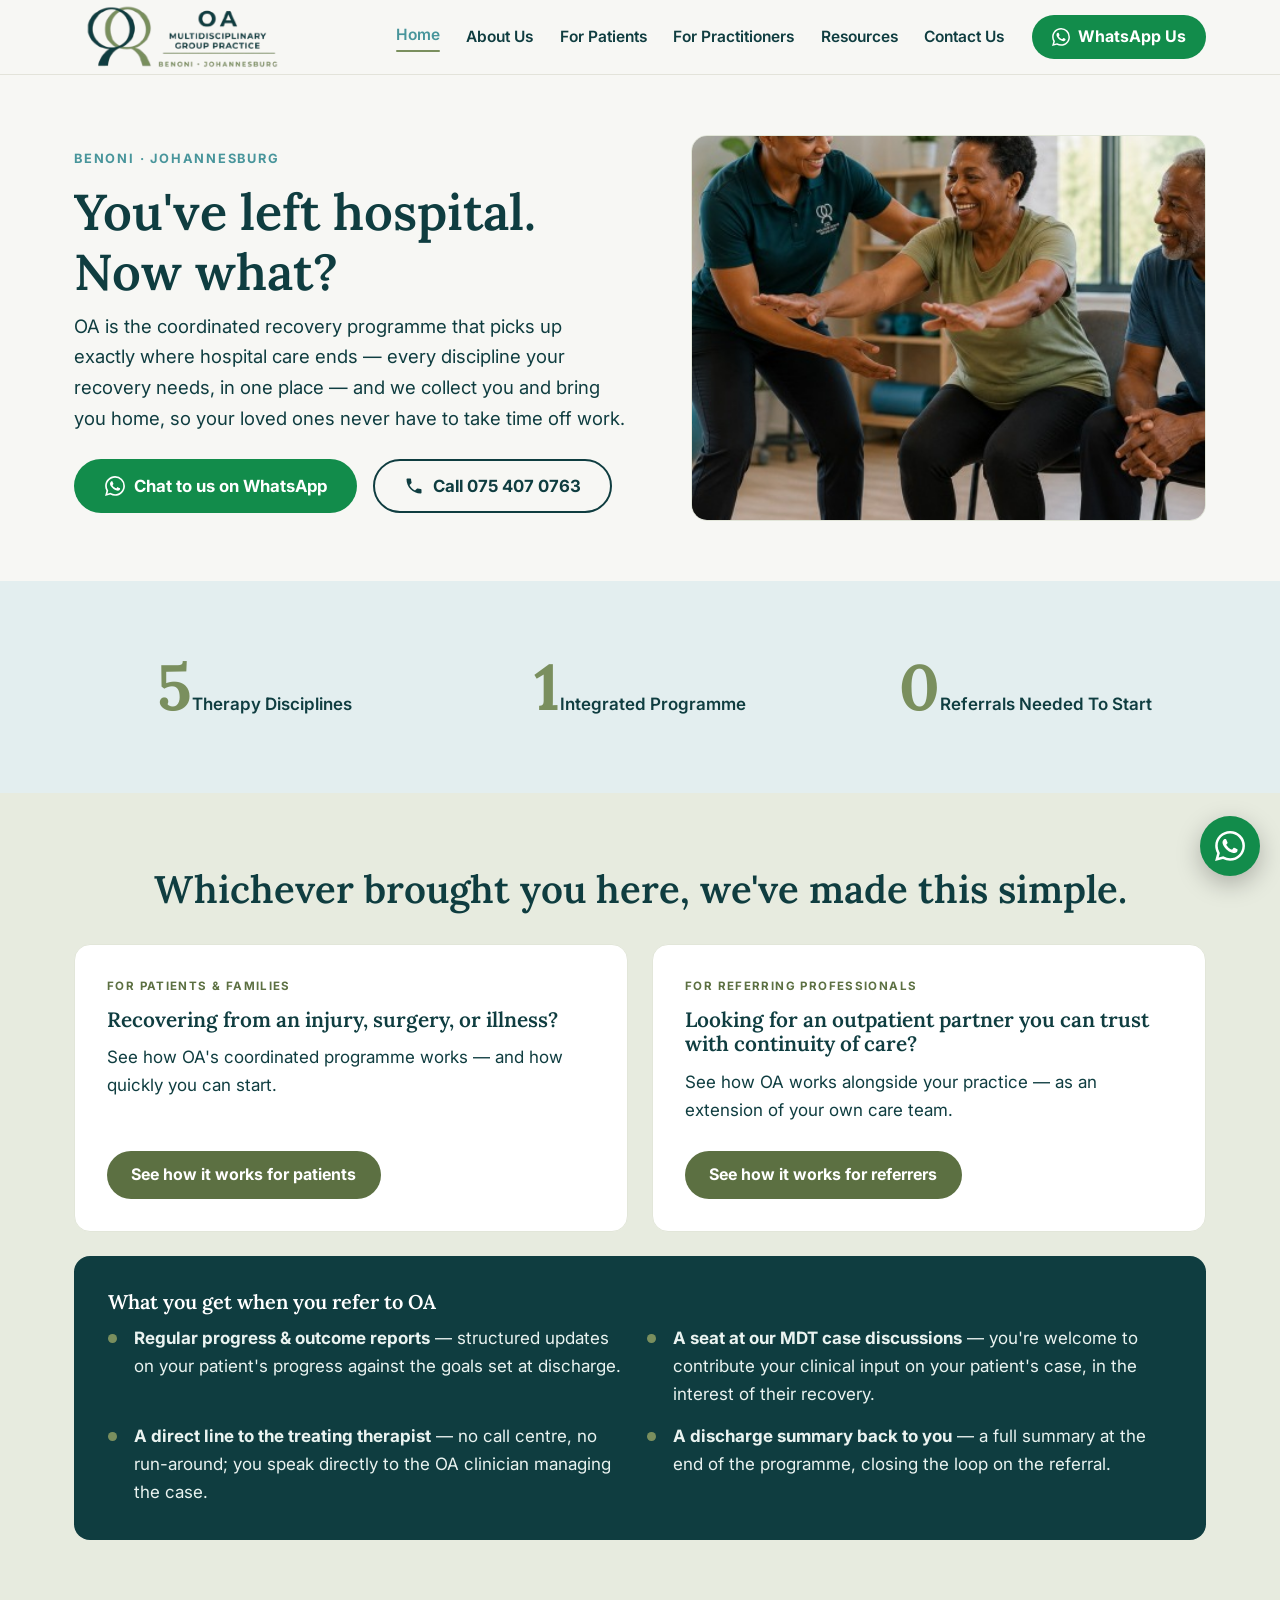
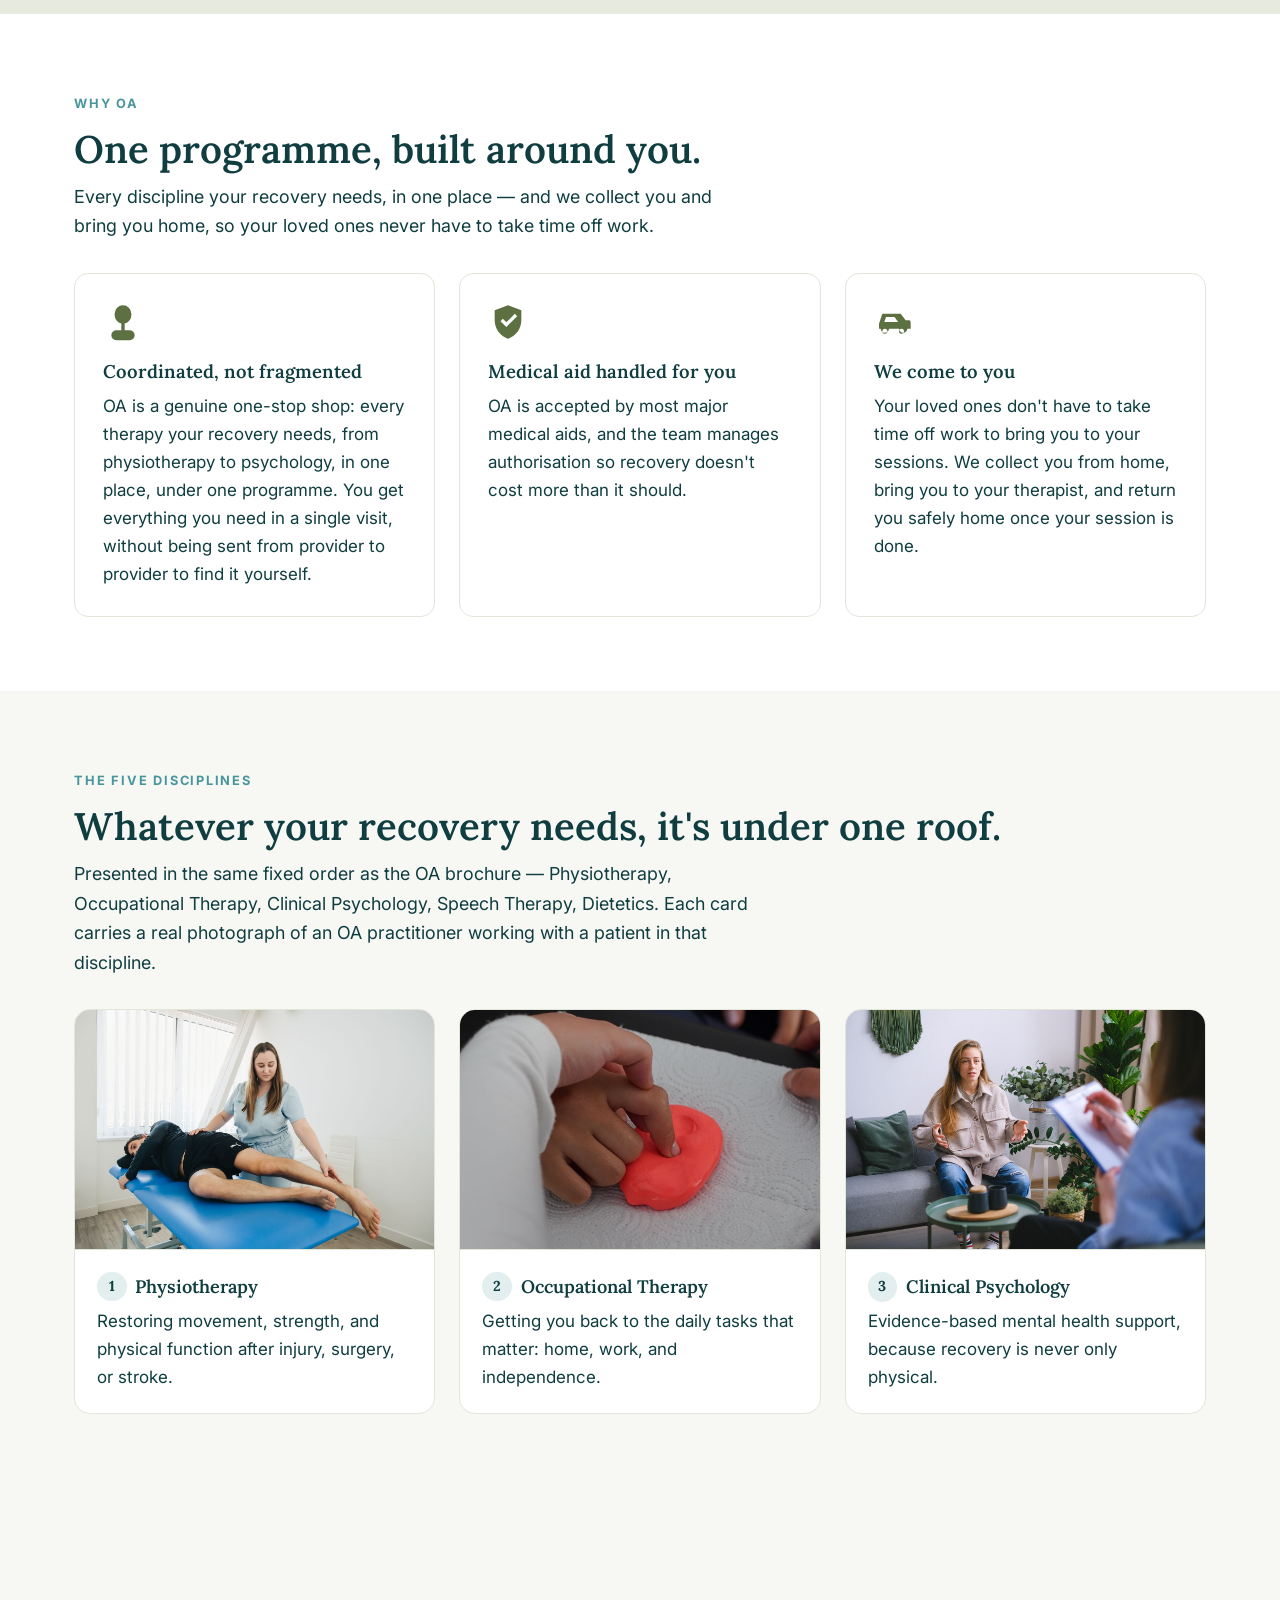
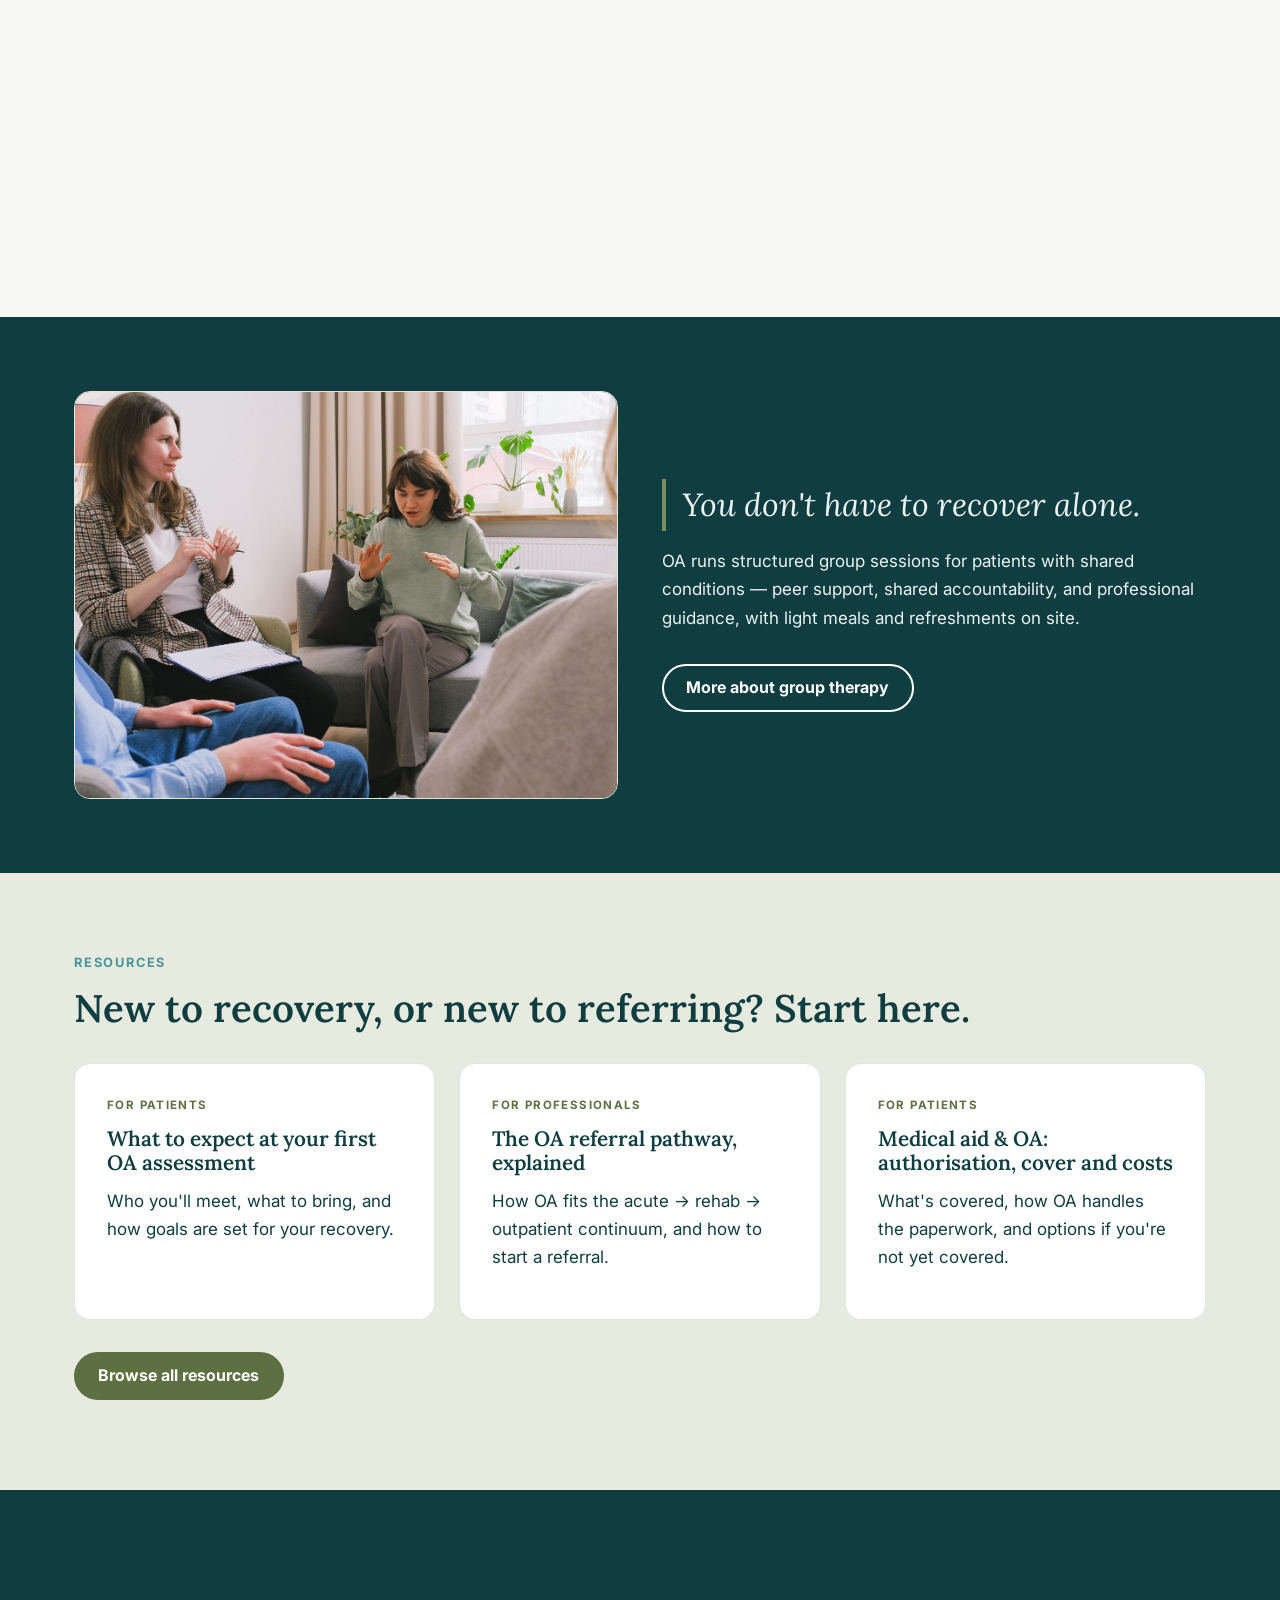
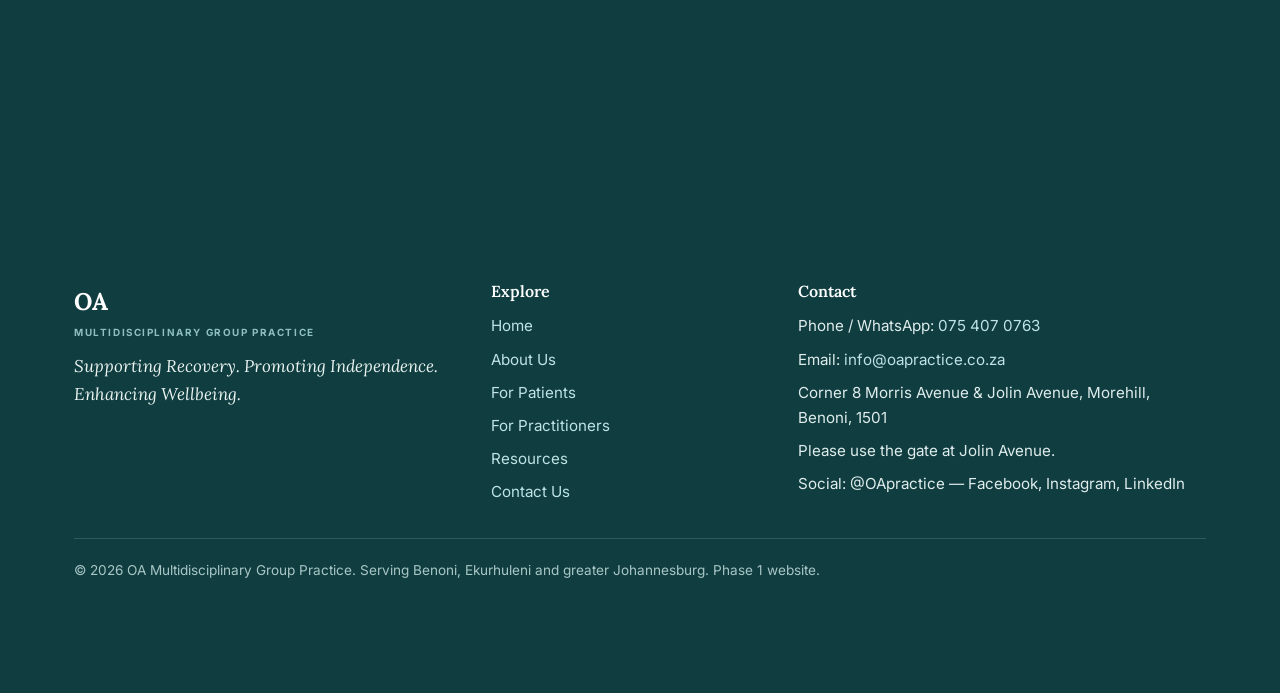
==== commit 92e628d3: "Add files via upload" ====
--- a/index.html
+++ b/index.html
@@ -3,10 +3,10 @@
 <head>
 <meta charset="UTF-8">
 <meta name="viewport" content="width=device-width, initial-scale=1">
-<title>Outpatient Therapy in Benoni &amp; Ekurhuleni | OA Outpatient Therapy Services</title>
+<title>Outpatient Therapy in Benoni &amp; Ekurhuleni | OA Multidisciplinary Group Practice</title>
 <meta name="description" content="Just left hospital? OA is one coordinated recovery programme — physiotherapy, occupational therapy, clinical psychology, speech therapy and dietetics — covered by medical aid, with transport included. No referral needed to start. Benoni, Ekurhuleni, Johannesburg.">
 <meta name="theme-color" content="#0F3D40">
-<meta property="og:title" content="OA Outpatient Therapy Services — coordinated recovery after hospital">
+<meta property="og:title" content="OA Multidisciplinary Group Practice — coordinated recovery after hospital">
 <meta property="og:description" content="Five therapy disciplines, one integrated programme, zero referrals needed to begin. Benoni · Johannesburg.">
 <meta property="og:type" content="website">
 <link rel="preconnect" href="https://fonts.googleapis.com">
@@ -17,7 +17,7 @@
 {
   "@context": "https://schema.org",
   "@type": "MedicalBusiness",
-  "name": "OA Outpatient Therapy Services",
+  "name": "OA Multidisciplinary Group Practice",
   "description": "Coordinated outpatient recovery programme across physiotherapy, occupational therapy, clinical psychology, speech therapy and dietetics. Medical aid accepted; patient transport included.",
   "telephone": "+27754070763",
   "email": "info@oapractice.co.za",
@@ -41,9 +41,9 @@
 
 <header class="site-header">
   <div class="container header-inner">
-    <a class="brand" href="index.html" aria-label="OA Outpatient Therapy Services — home">
+    <a class="brand" href="index.html" aria-label="OA Multidisciplinary Group Practice — home">
       <img class="brand-logo" src="assets/img/logo.png" width="480" height="480"
-           alt="OA Outpatient Therapy Services">
+           alt="OA Multidisciplinary Group Practice">
     </a>
     <nav id="primary-nav" class="nav" aria-label="Primary">
       <a class="navlink active" href="index.html">Home</a>
@@ -71,7 +71,7 @@
       <div class="reveal">
         <span class="eyebrow">Benoni · Johannesburg</span>
         <h1>You've left hospital. Now what?</h1>
-        <p class="subhead">OA is the coordinated recovery programme that picks up exactly where hospital care ends — five therapy disciplines, one integrated programme, and zero referrals needed to begin.</p>
+        <p class="subhead">OA is the coordinated recovery programme that picks up exactly where hospital care ends — every discipline your recovery needs, in one place — and we collect you and bring you home, so your loved ones never have to take time off work.</p>
         <div class="hero-ctas">
           <a class="btn btn-wa btn-lg js-wa" href="https://wa.me/27754070763" target="_blank" rel="noopener">
             <svg viewBox="0 0 24 24" aria-hidden="true"><path fill="currentColor" d="M17.472 14.382c-.297-.149-1.758-.867-2.03-.967-.273-.099-.471-.148-.67.15-.197.297-.767.966-.94 1.164-.173.199-.347.223-.644.075-.297-.15-1.255-.463-2.39-1.475-.883-.788-1.48-1.761-1.653-2.059-.173-.297-.018-.458.13-.606.134-.133.298-.347.446-.52.149-.174.198-.298.298-.497.099-.198.05-.371-.025-.52-.075-.149-.669-1.612-.916-2.207-.242-.579-.487-.5-.669-.51l-.57-.01c-.198 0-.52.074-.792.372-.272.297-1.04 1.016-1.04 2.479 0 1.462 1.065 2.875 1.213 3.074.149.198 2.096 3.2 5.077 4.487.71.306 1.263.489 1.694.625.712.227 1.36.195 1.872.118.571-.085 1.758-.719 2.006-1.413.247-.694.247-1.289.173-1.413-.074-.124-.272-.198-.57-.347m-5.421 7.403h-.004a9.87 9.87 0 0 1-5.031-1.378l-.361-.214-3.741.982.998-3.648-.235-.374a9.86 9.86 0 0 1-1.51-5.26c.001-5.45 4.436-9.884 9.888-9.884 2.64 0 5.122 1.03 6.988 2.898a9.825 9.825 0 0 1 2.893 6.994c-.003 5.45-4.437 9.884-9.885 9.884m8.413-18.297A11.815 11.815 0 0 0 12.05 0C5.495 0 .16 5.335.157 11.892c0 2.096.547 4.142 1.588 5.945L.057 24l6.305-1.654a11.882 11.882 0 0 0 5.683 1.448h.005c6.554 0 11.89-5.335 11.893-11.893a11.821 11.821 0 0 0-3.48-8.413Z"/></svg>
@@ -85,7 +85,7 @@
       </div>
       <div class="reveal">
         <figure class="photo">
-          <img src="assets/img/hero-home.jpg" alt="A support worker helping an older man through a gentle seated arm exercise at home" loading="eager" width="1400" height="933">
+          <img src="assets/img/aboutus.jpeg" alt="A support worker helping an older man through a gentle seated arm exercise at home" loading="eager" width="1400" height="933">
         </figure>
       </div>
     </div>
@@ -127,7 +127,7 @@
         <h3>What you get when you refer to OA</h3>
         <ul class="list-dot">
           <li><strong>Regular progress &amp; outcome reports</strong> — structured updates on your patient's progress against the goals set at discharge.</li>
-          <li><strong>A seat at our MDT case discussions</strong> — an open invitation to join the conversation on shared patients, so your clinical input stays part of the plan.</li>
+          <li><strong>A seat at our MDT case discussions</strong> — you're welcome to contribute your clinical input on your patient's case, in the interest of their recovery.</li>
           <li><strong>A direct line to the treating therapist</strong> — no call centre, no run-around; you speak directly to the OA clinician managing the case.</li>
           <li><strong>A discharge summary back to you</strong> — a full summary at the end of the programme, closing the loop on the referral.</li>
         </ul>
@@ -141,12 +141,13 @@
       <div class="reveal">
         <span class="eyebrow">Why OA</span>
         <h2 class="section-title">One programme, built around you.</h2>
+        <p class="section-intro">Every discipline your recovery needs, in one place — and we collect you and bring you home, so your loved ones never have to take time off work.</p>
       </div>
       <div class="pillars mt-2">
         <div class="pillar reveal">
           <svg class="icon" viewBox="0 0 24 24" aria-hidden="true"><path fill="currentColor" d="M12 2a5 5 0 0 1 5 5v1a5 5 0 0 1-4 4.9V17h3a3 3 0 0 1 0 6H8a3 3 0 0 1 0-6h3v-4.1A5 5 0 0 1 7 8V7a5 5 0 0 1 5-5z"/></svg>
           <h3>Coordinated, not fragmented</h3>
-          <p>Five disciplines under one programme, one point of contact, one recovery plan built around you.</p>
+          <p>OA is a genuine one-stop shop: every therapy your recovery needs, from physiotherapy to psychology, in one place, under one programme. You get everything you need in a single visit, without being sent from provider to provider to find it yourself.</p>
         </div>
         <div class="pillar reveal">
           <svg class="icon" viewBox="0 0 24 24" aria-hidden="true"><path fill="currentColor" d="M12 2 4 5v6c0 5 3.4 9.7 8 11 4.6-1.3 8-6 8-11V5l-8-3zm-1 13-3.5-3.5 1.4-1.4L11 12.2l5.1-5.1 1.4 1.4L11 15z"/></svg>
@@ -156,7 +157,7 @@
         <div class="pillar reveal">
           <svg class="icon" viewBox="0 0 24 24" aria-hidden="true"><path fill="currentColor" d="M3 13l2-6h11l3 4h2a1 1 0 0 1 1 1v4h-2a2.5 2.5 0 0 1-5 0H9a2.5 2.5 0 0 1-5 0H3v-4zm3.5 3A1.5 1.5 0 1 0 6.5 19 1.5 1.5 0 0 0 6.5 16zm10 0A1.5 1.5 0 1 0 16.5 19 1.5 1.5 0 0 0 16.5 16zM6.2 12h8.3l-2.2-3H7.2l-1 3z"/></svg>
           <h3>We come to you</h3>
-          <p>Included patient transport removes one of the biggest barriers to consistent recovery.</p>
+          <p>Your loved ones don't have to take time off work to bring you to your sessions. We collect you from home, bring you to your therapist, and return you safely home once your session is done.</p>
         </div>
       </div>
     </div>
@@ -262,7 +263,7 @@
     <div class="footer-grid">
       <div class="footer-brand">
         <span class="brand-mark">OA</span>
-        <span class="brand-sub">Outpatient Therapy Services</span>
+        <span class="brand-sub">Multidisciplinary Group Practice</span>
         <p class="footer-tagline">Supporting Recovery. Promoting Independence. Enhancing Wellbeing.</p>
       </div>
       <nav aria-label="Footer">
@@ -288,7 +289,7 @@
       </div>
     </div>
     <div class="footer-bottom">
-      <p>&copy; 2026 OA Outpatient Therapy Services. Serving Benoni, Ekurhuleni and greater Johannesburg. Phase 1 website.</p>
+      <p>&copy; 2026 OA Multidisciplinary Group Practice. Serving Benoni, Ekurhuleni and greater Johannesburg. Phase 1 website.</p>
     </div>
   </div>
 </footer>
